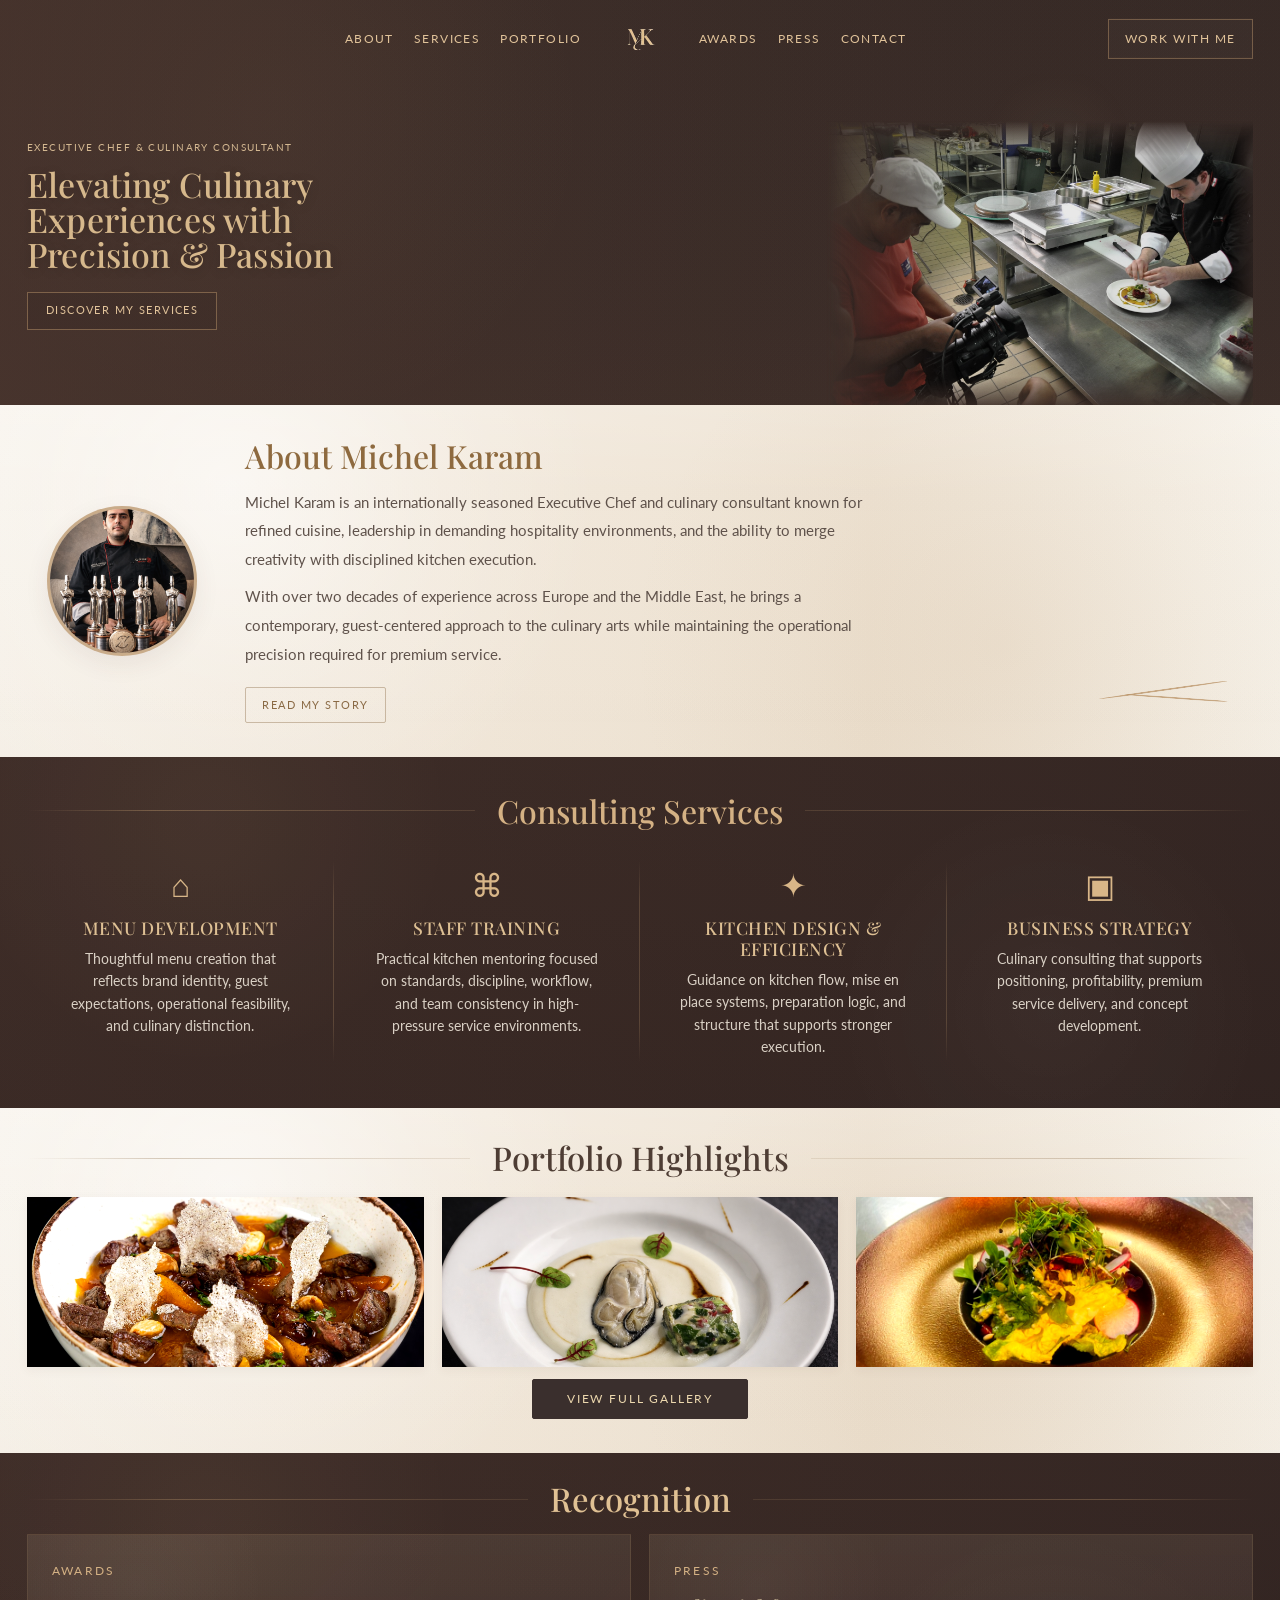
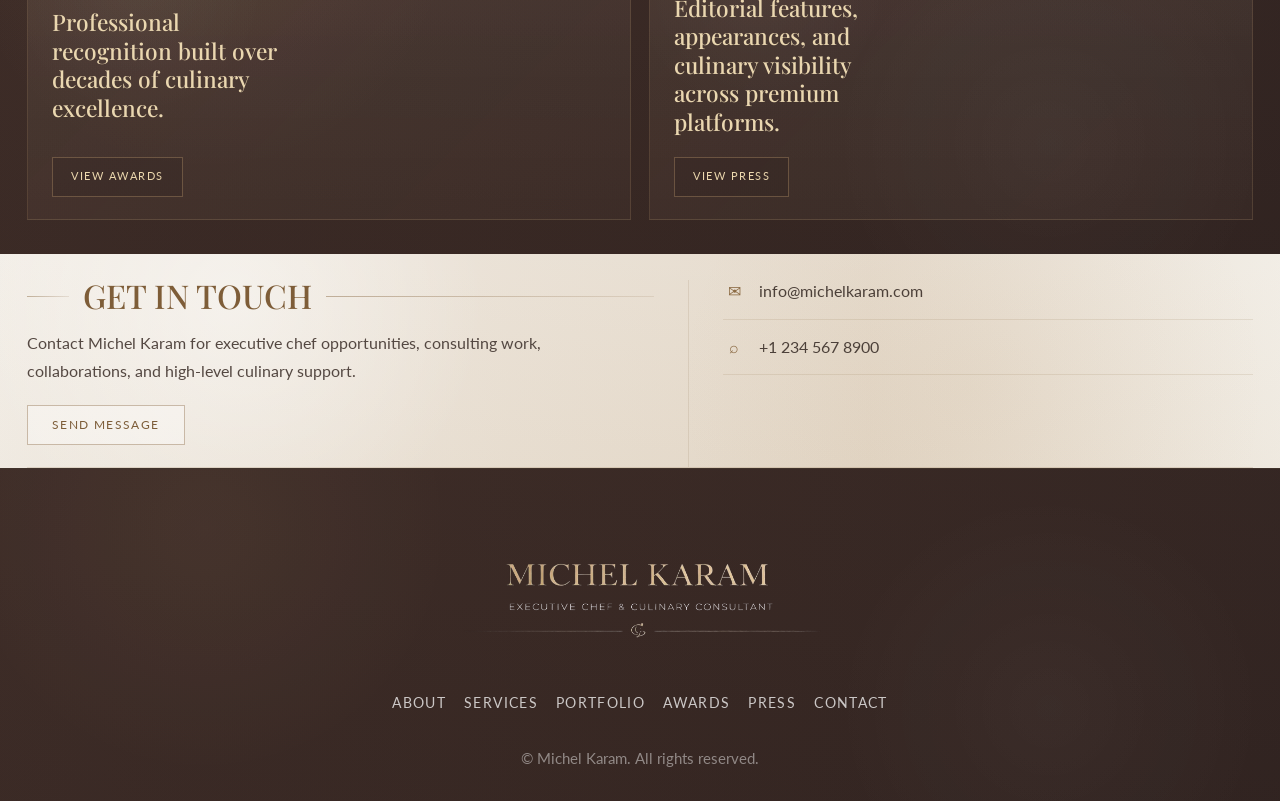
==== index.html @ ac2ce1f9 "Update homepage and styling" ====
<!DOCTYPE html>
<html lang="en">
<head>
  <meta charset="UTF-8" />
  <meta name="viewport" content="width=device-width, initial-scale=1.0" />

  <title>Michel Karam | Executive Chef & Culinary Consultant</title>
  <meta
    name="description"
    content="Michel Karam is an executive chef and culinary consultant with over 25 years of experience in luxury hospitality, menu development, kitchen leadership, banquet execution, and premium guest experience."
  />

  <!-- Fonts -->
  <link rel="preconnect" href="https://fonts.googleapis.com" />
  <link rel="preconnect" href="https://fonts.gstatic.com" crossorigin />
  <link
    href="https://fonts.googleapis.com/css2?family=Cormorant+Garamond:wght@400;500;600;700&family=Lato:wght@300;400;400;700&family=Playfair+Display:wght@500;600;700;800&display=swap"
    rel="stylesheet"
  />

  <link rel="stylesheet" href="style.css" />
</head>
<body>

  <!-- HERO / TOP SECTION -->
 <section class="hero-shell">
  <div class="hero-shell-overlay"></div>

  <header class="hero-header">
    <div class="container hero-header-inner">
      <div class="hero-nav-center">
        <nav class="hero-nav hero-nav-left">
          <a href="about.html">About</a>
          <a href="services.html">Services</a>
          <a href="portfolio.html">Portfolio</a>
        </nav>

        <a href="index.html" class="hero-brand" aria-label="Michel Karam Home">
          <img src="assets/Logo/mk-monogram.png" alt="Michel Karam monogram" />
        </a>

        <nav class="hero-nav hero-nav-right">
          <a href="awards.html">Awards</a>
          <a href="press.html">Press</a>
          <a href="contact.html">Contact</a>
        </nav>
      </div>

      <a href="contact.html" class="hero-top-cta">Work With Me</a>

      <button class="nav-toggle hero-mobile-toggle" id="navToggle" aria-label="Open menu" aria-expanded="false">
        <span></span>
        <span></span>
        <span></span>
      </button>
    </div>

    <div class="container">
      <nav class="mobile-hero-nav" id="siteNav">
        <a href="about.html">About</a>
        <a href="services.html">Services</a>
        <a href="portfolio.html">Portfolio</a>
        <a href="awards.html">Awards</a>
        <a href="press.html">Press</a>
        <a href="contact.html">Contact</a>
      </nav>
    </div>
  </header>

  <div class="container hero-stage">
    <div class="hero-text-block reveal">
      <p class="hero-kicker">Executive Chef & Culinary Consultant</p>
      <h1>
        Elevating Culinary
        <br />
        Experiences with
        <br />
        Precision & Passion
      </h1>

      <a href="services.html" class="hero-outline-btn">Discover My Services</a>
    </div>

    <div class="hero-image-side reveal" aria-hidden="true">
      <div class="hero-figure"></div>
    </div>
  </div>
</section>  
    <!-- About Preview -->
<section class="section section-paper about-preview-section">
  <div class="container">
    <div class="about-preview-wrap">
      <div class="about-preview-image reveal">
        <div class="portrait-circle">
          <img
            src="assets/Chef/michel-karam-executive-chef-awards-portrait.png"
            alt="Michel Karam executive chef portrait"
          />
        </div>
      </div>

      <div class="about-preview-content reveal">
        <p class="eyebrow eyebrow-dark">About Michel Karam</p>

        <h2 class="about-title">
          About Michel Karam
        </h2>

        <p class="about-copy">
          Michel Karam is an internationally seasoned Executive Chef and culinary consultant
          known for refined cuisine, leadership in demanding hospitality environments, and
          the ability to merge creativity with disciplined kitchen execution.
        </p>

        <p class="about-copy">
          With over two decades of experience across Europe and the Middle East, he brings a
          contemporary, guest-centered approach to the culinary arts while maintaining the
          operational precision required for premium service.
        </p>

        <div class="about-preview-bottom">
          <a href="about.html" class="btn btn-light-outline">Read My Story</a>
        </div>
      </div>

      <div class="about-preview-accent reveal" aria-hidden="true">
        <div class="about-signature-line"></div>
      </div>
    </div>
  </div>
</section>
    <!-- Services -->
<section class="section section-stone services-showcase">
  <div class="container">
    <div class="services-heading reveal">
      <span class="services-line"></span>
      <h2>Consulting Services</h2>
      <span class="services-line"></span>
    </div>

    <div class="services-showcase-grid">
      <article class="service-showcase-card reveal">
        <div class="service-showcase-icon">⌂</div>
        <h3>Menu Development</h3>
        <p>
          Thoughtful menu creation that reflects brand identity, guest expectations,
          operational feasibility, and culinary distinction.
        </p>
      </article>

      <article class="service-showcase-card reveal">
        <div class="service-showcase-icon">⌘</div>
        <h3>Staff Training</h3>
        <p>
          Practical kitchen mentoring focused on standards, discipline, workflow,
          and team consistency in high-pressure service environments.
        </p>
      </article>

      <article class="service-showcase-card reveal">
        <div class="service-showcase-icon">✦</div>
        <h3>Kitchen Design &amp; Efficiency</h3>
        <p>
          Guidance on kitchen flow, mise en place systems, preparation logic,
          and structure that supports stronger execution.
        </p>
      </article>

      <article class="service-showcase-card reveal">
        <div class="service-showcase-icon">▣</div>
        <h3>Business Strategy</h3>
        <p>
          Culinary consulting that supports positioning, profitability,
          premium service delivery, and concept development.
        </p>
      </article>
    </div>
  </div>
</section>

   <!-- Portfolio Preview -->
<section class="section section-paper highlights-showcase">
  <div class="container">
    <div class="highlights-heading reveal">
      <span class="highlights-line"></span>
      <h2>Portfolio Highlights</h2>
      <span class="highlights-line"></span>
    </div>

    <div class="highlights-grid">
      <a href="portfolio.html" class="highlight-card reveal">
        <img
          src="assets/Meat/beef_signature_edited.png"
          alt="Michel Karam signature meat dish"
        />
      </a>

      <a href="portfolio.html" class="highlight-card reveal">
        <img
          src="assets/Seafood/michel-karam-oyster-veloute-plating.png"
          alt="Michel Karam seafood oyster velouté plating"
        />
      </a>

      <a href="portfolio.html" class="highlight-card reveal">
        <img
          src="assets/Signature_Dishes/michel-karam-modern-salad-gold-plate.png"
          alt="Michel Karam signature dish on gold plate"
        />
      </a>
    </div>

    <div class="highlights-cta reveal">
      <a href="portfolio.html" class="btn btn-dark">View Full Gallery</a>
    </div>
  </div>
</section>
  <!-- Recognition -->
<section class="section section-stone recognition-showcase">
  <div class="container">
   <div class="recognition-showcase-heading reveal">
  <span class="recognition-line"></span>
  <h2>Recognition</h2>
  <span class="recognition-line"></span>
</div>
    <div class="recognition-showcase-grid">
      <article class="recognition-showcase-card reveal">
        <p class="recognition-label">Awards</p>
        <h3>Professional recognition built over decades of culinary excellence.</h3>
        <a href="awards.html" class="recognition-button">View Awards</a>
      </article>

      <article class="recognition-showcase-card reveal">
        <p class="recognition-label">Press</p>
        <h3>Editorial features, appearances, and culinary visibility across premium platforms.</h3>
        <a href="press.html" class="recognition-button">View Press</a>
      </article>
    </div>
  </div>
</section>

   <!-- Contact Showcase -->
<section class="section contact-mockup-band">
  <div class="container">
    <div class="contact-mockup-panel">
      <div class="contact-mockup-top">
        <div class="contact-mockup-left reveal">
          <div class="contact-mockup-heading">
            <span class="contact-mockup-line short"></span>
            <h2>Get in Touch</h2>
            <span class="contact-mockup-line long"></span>
          </div>

          <p class="contact-mockup-text">
            Contact Michel Karam for executive chef opportunities, consulting work,
            collaborations, and high-level culinary support.
          </p>

          <a href="contact.html" class="contact-mockup-button">Send Message</a>
        </div>

        <div class="contact-mockup-right reveal">
          <div class="contact-mockup-info-row">
            <span class="contact-mockup-icon">✉</span>
            <a href="mailto:info@michelkaram.com">info@michelkaram.com</a>
          </div>

          <div class="contact-mockup-info-row">
            <span class="contact-mockup-icon">⌕</span>
            <a href="tel:+12345678900">+1 234 567 8900</a>
          </div>
        </div>
      </div>

      
    </div>
  </div>
</section>
</main>

  <footer class="site-footer">
    <div class="container footer-inner">
      <div class="footer-brand">
        <img src="assets/Logo/michel-karam-hero-logo.png" alt="Michel Karam logo" />
      </div>

      
      <div class="footer-links">
        <a href="about.html">About</a>
        <a href="services.html">Services</a>
        <a href="portfolio.html">Portfolio</a>
        <a href="awards.html">Awards</a>
        <a href="press.html">Press</a>
        <a href="contact.html">Contact</a>
      </div>

      <p class="footer-copy">© Michel Karam. All rights reserved.</p>
    </div>
  </footer>

  <script src="script.js"></script>
</body>
</html>
---- style.css ----
:root {
  --charcoal: #2d2321;
  --charcoal-2: #372a27;
  --charcoal-3: #41312d;
  --gold: #c8a172;
  --gold-deep: #b58c5d;
  --gold-soft: rgba(200, 161, 114, 0.16);
  --ivory: #f5f3ee;
  --ivory-deep: #ece7de;
  --ivory-warm: #efe6d8;
  --ivory-shadow: #e3d6c3;
  --text-light: rgba(255, 255, 255, 0.88);
  --text-muted: rgba(255, 255, 255, 0.68);
  --text-dark: #403a37;
  --text-dark-soft: #5f524b;
  --line-light: rgba(255, 255, 255, 0.12);
  --line-dark: rgba(40, 32, 28, 0.12);

  --font-heading: "Playfair Display", serif;
  --font-body: "Lato", sans-serif;
  --font-accent: "Cormorant Garamond", serif;

  --container: 1240px;
  --radius-lg: 30px;
  --radius-md: 20px;
  --radius-sm: 12px;

  --shadow-soft: 0 12px 34px rgba(0, 0, 0, 0.16);
  --shadow-deep: 0 18px 60px rgba(0, 0, 0, 0.28);

  --transition: 0.32s ease;
}

* {
  margin: 0;
  padding: 0;
  box-sizing: border-box;
}

html {
  scroll-behavior: smooth;
}

body {
  background: var(--charcoal);
  color: #fff;
  font-family: var(--font-body);
  line-height: 1.7;
  overflow-x: hidden;
}

img {
  display: block;
  max-width: 100%;
}

a {
  text-decoration: none;
  color: inherit;
}

button,
input,
textarea {
  font: inherit;
}

.container {
  width: min(100% - 54px, var(--container));
  margin: 0 auto;
}

/* ---------- HERO ---------- */

.hero-shell {
  position: relative;
  height: 405px;
  min-height: 405px;
  max-height: 405px;
  overflow: hidden;
  background:
    linear-gradient(rgba(82, 58, 49, 0.10), rgba(82, 58, 49, 0.14)),
    url("assets/Backgrounds/stone-texture.jpg") center center / cover no-repeat;
}

.hero-shell::before {
  content: "";
  position: absolute;
  inset: 0;
  background: linear-gradient(rgba(151, 112, 86, 0.05), rgba(151, 112, 86, 0.05));
  mix-blend-mode: screen;
  pointer-events: none;
  z-index: 0;
}

.hero-shell-overlay {
  position: absolute;
  inset: 0;
  z-index: 2;
  background:
    linear-gradient(
      90deg,
      rgba(77, 55, 47, 0.65) 0%,
      rgba(77, 55, 47, 0.48) 18%,
      rgba(77, 55, 47, 0.28) 38%,
      rgba(77, 55, 47, 0.14) 58%,
      rgba(77, 55, 47, 0.06) 78%,
      rgba(77, 55, 47, 0) 100%
    ),
    linear-gradient(
      to top,
      rgba(77, 55, 47, 0.16) 0%,
      rgba(77, 55, 47, 0.08) 22%,
      rgba(77, 55, 47, 0.02) 55%,
      rgba(77, 55, 47, 0) 100%
    ),
    radial-gradient(circle at 21% 30%, rgba(200, 161, 114, 0.07), transparent 30%);
  pointer-events: none;
}

.hero-header {
  position: relative;
  z-index: 5;
  padding-top: 10px;
}

.hero-header-inner {
  position: relative;
  min-height: 58px;
  display: flex;
  align-items: center;
  justify-content: center;
}

.hero-nav-center {
  display: grid;
  grid-template-columns: 1fr auto 1fr;
  align-items: center;
  gap: 24px;
  width: min(100%, 690px);
  margin: 0 auto;
}

.hero-nav {
  display: flex;
  align-items: center;
  gap: 20px;
}

.hero-nav-left {
  justify-content: flex-end;
}

.hero-nav-right {
  justify-content: flex-start;
}

.hero-nav a {
  color: #e1c39a;
  text-transform: uppercase;
  letter-spacing: 0.12em;
  font-size: 0.74rem;
  position: relative;
  transition: var(--transition);
  white-space: nowrap;
}

.hero-nav a::after {
  content: "";
  position: absolute;
  left: 0;
  bottom: -6px;
  width: 0;
  height: 1px;
  background: var(--gold);
  transition: var(--transition);
}

.hero-nav a:hover {
  color: #f0d8b0;
}

.hero-nav a:hover::after {
  width: 100%;
}

.hero-brand {
  width: 70px;
  display: flex;
  align-items: center;
  justify-content: center;
}

.hero-brand img {
  max-height: 47px;
  width: auto;
  object-fit: contain;
  filter: brightness(1.06);
}

.hero-top-cta {
  position: absolute;
  right: 0;
  top: 50%;
  transform: translateY(-50%);
  color: #e1c39a;
  border: 1px solid rgba(200, 161, 114, 0.42);
  padding: 9px 16px;
  text-transform: uppercase;
  letter-spacing: 0.13em;
  font-size: 0.74rem;
  transition: var(--transition);
  background: rgba(255, 255, 255, 0.02);
}

.hero-top-cta:hover {
  background: rgba(200, 161, 114, 0.08);
  border-color: rgba(200, 161, 114, 0.72);
}

.hero-mobile-toggle {
  display: none;
  position: absolute;
  right: 0;
  top: 50%;
  transform: translateY(-50%);
  flex-direction: column;
  gap: 5px;
  background: transparent;
  border: 0;
  cursor: pointer;
}

.hero-mobile-toggle span {
  width: 26px;
  height: 2px;
  background: var(--ivory);
  display: block;
  transition: var(--transition);
}

.mobile-hero-nav {
  display: none;
}

.hero-stage {
  position: relative;
  z-index: 4;
  height: calc(405px - 68px);
  display: grid;
  grid-template-columns: 44% 56%;
  align-items: center;
  gap: 0;
}

.hero-text-block {
  max-width: 450px;
  align-self: center;
  position: relative;
  z-index: 5;
  margin-top: -4px;
}

.hero-kicker {
  color: rgba(225, 195, 154, 0.92);
  text-transform: uppercase;
  letter-spacing: 0.14em;
  font-size: 0.64rem;
  margin-bottom: 10px;
}

.hero-text-block h1 {
  font-family: var(--font-heading);
  font-weight: 500;
  font-size: clamp(2rem, 2.65vw, 3.12rem);
  line-height: 1.03;
  letter-spacing: 0.005em;
  color: #d6b88c;
  margin-bottom: 20px;
  text-shadow: 0 2px 12px rgba(0, 0, 0, 0.18);
}

.hero-outline-btn {
  display: inline-flex;
  align-items: center;
  justify-content: center;
  min-height: 38px;
  padding: 0 18px;
  border: 1px solid rgba(200, 161, 114, 0.45);
  color: #e1c39a;
  background: rgba(24, 20, 20, 0.12);
  text-transform: uppercase;
  letter-spacing: 0.13em;
  font-size: 0.68rem;
  transition: var(--transition);
}

.hero-outline-btn:hover {
  background: rgba(200, 161, 114, 0.08);
  border-color: rgba(200, 161, 114, 0.72);
  transform: translateY(-1px);
}

.hero-image-side {
  position: relative;
  height: 100%;
  overflow: hidden;
  z-index: 1;
  background: transparent;
}

.hero-figure {
  position: absolute;
  right: -10px;
  bottom: -6px;
  width: 100%;
  height: 100%;
  background: url("assets/Chef/michel-karam-culinary-demonstration.png") no-repeat right bottom / auto 86%;
  filter: saturate(0.82) brightness(0.90) contrast(1.02);
  z-index: 1;
}

.hero-figure::before {
  content: "";
  position: absolute;
  inset: 0;
  background: url("assets/Backgrounds/stone-texture.jpg") center/cover no-repeat;
  opacity: 0.08;
  mix-blend-mode: soft-light;
  pointer-events: none;
}

.hero-figure::after {
  content: "";
  position: absolute;
  inset: 0;
  background: radial-gradient(circle at 70% 20%, rgba(255, 222, 178, 0.03), transparent 14%);
  pointer-events: none;
}

/* ---------- SHARED SECTION BACKGROUNDS ---------- */

.section-stone,
.site-footer {
  background:
    linear-gradient(
      180deg,
      rgba(74, 55, 49, 0.14) 0%,
      rgba(45, 33, 31, 0.10) 100%
    ),
    linear-gradient(
      90deg,
      rgba(65, 46, 40, 0.78) 0%,
      rgba(58, 41, 36, 0.82) 50%,
      rgba(50, 36, 33, 0.86) 100%
    ),
    url("assets/Backgrounds/stone-texture.jpg") center/cover no-repeat;
  position: relative;
  background-repeat: no-repeat;
}

.section-stone::before,
.site-footer::before {
  content: "";
  position: absolute;
  inset: 0;
  background:
    radial-gradient(circle at 16% 18%, rgba(200, 161, 114, 0.06), transparent 22%),
    radial-gradient(circle at 82% 72%, rgba(255, 255, 255, 0.03), transparent 20%);
  mix-blend-mode: screen;
  pointer-events: none;
}

.section-paper {
  position: relative;
  color: var(--charcoal);
  background:
    linear-gradient(
      90deg,
      #f7f2ea 0%,
      #f1e7d9 38%,
      #ece0cf 68%,
      #f6f1e8 100%
    );
}

.section-paper::before {
  content: "";
  position: absolute;
  inset: 0;
  pointer-events: none;
  background:
    radial-gradient(circle at 18% 24%, rgba(255,255,255,0.55) 0%, rgba(255,255,255,0.18) 18%, transparent 34%),
    radial-gradient(circle at 78% 68%, rgba(181,140,93,0.10) 0%, rgba(181,140,93,0.03) 20%, transparent 36%),
    linear-gradient(
      180deg,
      rgba(255,255,255,0.22) 0%,
      rgba(255,255,255,0.08) 24%,
      rgba(227,214,195,0.10) 100%
    );
  z-index: 0;
}

.section-paper::after {
  content: "";
  position: absolute;
  inset: 0;
  pointer-events: none;
  z-index: 0;
  opacity: 0.35;
  background-image:
    radial-gradient(rgba(120, 96, 70, 0.10) 0.55px, transparent 0.7px),
    radial-gradient(rgba(255,255,255,0.22) 0.45px, transparent 0.6px),
    linear-gradient(rgba(255,255,255,0.04), rgba(255,255,255,0.02));
  background-size:
    8px 8px,
    13px 13px,
    100% 100%;
  background-position:
    0 0,
    4px 5px,
    0 0;
  mix-blend-mode: multiply;
}

/* ---------- GENERAL SECTION STYLES ---------- */

.section {
  padding: 110px 0;
  position: relative;
}

.section > .container {
  position: relative;
  z-index: 1;
}

.section-heading {
  max-width: 900px;
  margin-bottom: 44px;
}

.section-heading.center {
  text-align: center;
  margin-inline: auto;
}

.eyebrow,
.eyebrow-dark {
  font-size: 0.9rem;
  text-transform: uppercase;
  letter-spacing: 0.22em;
  margin-bottom: 16px;
  font-weight: 700;
}

.eyebrow {
  color: var(--gold);
}

.eyebrow-dark {
  color: #8f7440;
}

.section-title {
  font-family: var(--font-heading);
  font-size: clamp(2.1rem, 3.6vw, 3.7rem);
  line-height: 1.1;
  margin-bottom: 16px;
}

.section-title-dark {
  color: #5f4a2c;
}

.section-text {
  font-size: 1.05rem;
  color: var(--text-light);
  margin-bottom: 18px;
}

.section-text-dark {
  color: var(--text-dark);
}

/* ---------- ABOUT PREVIEW ---------- */

.about-preview-section {
  padding-top: 34px;
  padding-bottom: 34px;
}

.about-preview-wrap {
  display: grid;
  grid-template-columns: 190px minmax(0, 1fr) 180px;
  align-items: center;
  gap: 28px;
  min-height: 210px;
}

.about-preview-image {
  display: flex;
  justify-content: center;
  align-items: center;
}

.portrait-circle {
  width: 150px;
  height: 150px;
  border-radius: 50%;
  overflow: hidden;
  border: 3px solid rgba(181, 140, 93, 0.45);
  box-shadow: 0 8px 24px rgba(77, 55, 47, 0.08);
  background: #d8c6af;
}

.portrait-circle img {
  width: 100%;
  height: 100%;
  object-fit: cover;
}

.about-preview-content {
  max-width: 100%;
}

.about-preview-content .eyebrow {
  display: none;
}

.about-title {
  font-family: var(--font-heading);
  font-weight: 500;
  font-size: 2rem;
  line-height: 1.08;
  color: #8e6a3f;
  margin-bottom: 14px;
}

.about-copy {
  max-width: 640px;
  color: var(--text-dark-soft);
  font-size: 0.95rem;
  line-height: 1.9;
  margin-bottom: 8px;
}

.about-preview-bottom {
  margin-top: 18px;
}

.about-preview-accent {
  display: flex;
  align-items: flex-end;
  justify-content: center;
  min-height: 100%;
}

.about-signature-line {
  position: relative;
  width: 130px;
  height: 52px;
}

.about-signature-line::before,
.about-signature-line::after {
  content: "";
  position: absolute;
  left: 0;
  right: 0;
  border-bottom: 2px solid rgba(181, 140, 93, 0.7);
  border-radius: 50%;
}

.about-signature-line::before {
  top: 18px;
  transform: rotate(-8deg);
}

.about-signature-line::after {
  top: 26px;
  width: 80%;
  left: 20%;
  transform: rotate(4deg);
}

/* ---------- BUTTONS ---------- */

.btn {
  display: inline-flex;
  align-items: center;
  justify-content: center;
  min-height: 54px;
  padding: 0 24px;
  border-radius: 2px;
  font-size: 0.94rem;
  text-transform: uppercase;
  letter-spacing: 0.14em;
  transition: var(--transition);
  border: 1px solid transparent;
}

.btn-gold {
  background: transparent;
  border-color: rgba(200, 161, 114, 0.6);
  color: #ecd8ae;
}

.btn-gold:hover {
  background: rgba(200, 161, 114, 0.1);
  transform: translateY(-2px);
}

.btn-dark {
  background: #2e2727;
  color: var(--ivory);
  border-color: #2e2727;
}

.btn-dark:hover {
  background: #3a3232;
}

.btn-light-outline {
  min-height: 36px;
  padding: 0 16px;
  background: transparent;
  color: #8a6a45;
  border-color: rgba(138, 106, 69, 0.4);
  font-size: 0.68rem;
  letter-spacing: 0.14em;
}

.btn-light-outline:hover {
  background: rgba(123, 96, 48, 0.06);
}

/* ---------- SERVICES SHOWCASE ---------- */

.services-showcase {
  padding-top: 38px;
  padding-bottom: 38px;
}

.services-heading {
  display: grid;
  grid-template-columns: 1fr auto 1fr;
  align-items: center;
  gap: 22px;
  margin-bottom: 26px;
}

.services-heading h2 {
  font-family: var(--font-heading);
  font-weight: 500;
  font-size: 2rem;
  line-height: 1;
  color: #d4b184;
  text-align: center;
}

.services-line {
  height: 1px;
  background: linear-gradient(
    90deg,
    rgba(200, 161, 114, 0) 0%,
    rgba(200, 161, 114, 0.38) 28%,
    rgba(200, 161, 114, 0.18) 100%
  );
}

.services-heading .services-line:last-child {
  background: linear-gradient(
    90deg,
    rgba(200, 161, 114, 0.18) 0%,
    rgba(200, 161, 114, 0.38) 72%,
    rgba(200, 161, 114, 0) 100%
  );
}

.services-showcase-grid {
  display: grid;
  grid-template-columns: repeat(4, 1fr);
  gap: 0;
  align-items: stretch;
}

.service-showcase-card {
  padding: 18px 24px 12px;
  text-align: center;
  position: relative;
}

.service-showcase-card:not(:last-child)::after {
  content: "";
  position: absolute;
  top: 8px;
  right: 0;
  width: 1px;
  height: calc(100% - 16px);
  background: linear-gradient(
    180deg,
    rgba(200, 161, 114, 0) 0%,
    rgba(200, 161, 114, 0.24) 20%,
    rgba(200, 161, 114, 0.24) 80%,
    rgba(200, 161, 114, 0) 100%
  );
}

.service-showcase-icon {
  font-size: 2rem;
  line-height: 1;
  color: #d8b688;
  margin-bottom: 14px;
  font-family: var(--font-accent);
}

.service-showcase-card h3 {
  font-family: var(--font-heading);
  font-weight: 500;
  font-size: 1.1rem;
  line-height: 1.2;
  color: #dec094;
  text-transform: uppercase;
  letter-spacing: 0.03em;
  margin-bottom: 10px;
}

.service-showcase-card p {
  max-width: 235px;
  margin: 0 auto;
  color: rgba(245, 236, 224, 0.86);
  font-size: 0.9rem;
  line-height: 1.55;
}

/* ---------- HIGHLIGHTS SHOWCASE ---------- */

.highlights-showcase {
  padding-top: 34px;
  padding-bottom: 34px;
}

.highlights-heading {
  display: grid;
  grid-template-columns: 1fr auto 1fr;
  align-items: center;
  gap: 22px;
  margin-bottom: 22px;
}

.highlights-heading h2 {
  font-family: var(--font-heading);
  font-weight: 500;
  font-size: 2.05rem;
  line-height: 1;
  color: #4e3d34;
  text-align: center;
}

.highlights-line {
  height: 1px;
  background: linear-gradient(
    90deg,
    rgba(138, 106, 69, 0) 0%,
    rgba(138, 106, 69, 0.32) 30%,
    rgba(138, 106, 69, 0.14) 100%
  );
}

.highlights-heading .highlights-line:last-child {
  background: linear-gradient(
    90deg,
    rgba(138, 106, 69, 0.14) 0%,
    rgba(138, 106, 69, 0.32) 70%,
    rgba(138, 106, 69, 0) 100%
  );
}

.highlights-grid {
  display: grid;
  grid-template-columns: repeat(3, 1fr);
  gap: 18px;
  align-items: stretch;
}

.highlight-card {
  display: block;
  overflow: hidden;
  background: rgba(255, 255, 255, 0.35);
  box-shadow: 0 3px 10px rgba(77, 55, 47, 0.06);
  transition: transform 0.28s ease;
}

.highlight-card:hover {
  transform: translateY(-2px);
}

.highlight-card img {
  width: 100%;
  height: 170px;
  object-fit: cover;
  display: block;
}

.highlights-cta {
  margin-top: 12px;
  display: flex;
  justify-content: center;
}

.highlights-cta .btn-dark {
  min-height: 40px;
  padding: 0 34px;
  background: #3a2f2d;
  border-color: #3a2f2d;
  color: #ecd8ae;
  letter-spacing: 0.16em;
  font-size: 0.72rem;
}

.highlights-cta .btn-dark:hover {
  background: #4a3a35;
  border-color: #4a3a35;
}

/* ---------- RECOGNITION SHOWCASE ---------- */

.recognition-showcase {
  padding-top: 30px;
  padding-bottom: 34px;
}

.recognition-showcase-heading {
  display: grid;
  grid-template-columns: 1fr auto 1fr;
  align-items: center;
  gap: 22px;
  margin: 0 auto 18px;
  text-align: center;
}

.recognition-showcase-heading h2 {
  font-family: var(--font-heading);
  font-weight: 500;
  font-size: 2.05rem;
  line-height: 1;
  color: #e0c194;
  text-align: center;
}

.recognition-line {
  height: 1px;
  background: linear-gradient(
    90deg,
    rgba(200, 161, 114, 0) 0%,
    rgba(200, 161, 114, 0.32) 30%,
    rgba(200, 161, 114, 0.14) 100%
  );
}

.recognition-showcase-heading .recognition-line:last-child {
  background: linear-gradient(
    90deg,
    rgba(200, 161, 114, 0.14) 0%,
    rgba(200, 161, 114, 0.32) 70%,
    rgba(200, 161, 114, 0) 100%
  );
}

.recognition-showcase-grid {
  display: grid;
  grid-template-columns: repeat(2, 1fr);
  gap: 18px;
  align-items: stretch;
}

.recognition-showcase-card {
  position: relative;
  min-height: 190px;
  padding: 26px 24px 22px;
  background:
    linear-gradient(
      180deg,
      rgba(255, 255, 255, 0.045) 0%,
      rgba(255, 255, 255, 0.015) 100%
    ),
    linear-gradient(
      135deg,
      rgba(200, 161, 114, 0.05) 0%,
      rgba(200, 161, 114, 0.015) 100%
    );
  border: 1px solid rgba(200, 161, 114, 0.16);
  display: flex;
  flex-direction: column;
  justify-content: space-between;
  overflow: hidden;
}

.recognition-showcase-card::before {
  content: "";
  position: absolute;
  inset: 0;
  background:
    radial-gradient(circle at 18% 18%, rgba(255,255,255,0.035), transparent 24%),
    linear-gradient(
      180deg,
      rgba(200,161,114,0.03) 0%,
      rgba(200,161,114,0) 42%
    );
  pointer-events: none;
}

.recognition-label {
  position: relative;
  z-index: 1;
  color: #d4b184;
  text-transform: uppercase;
  letter-spacing: 0.18em;
  font-size: 0.76rem;
  margin-bottom: 12px;
}

.recognition-showcase-card h3 {
  position: relative;
  z-index: 1;
  font-family: var(--font-heading);
  font-weight: 500;
  font-size: 1.42rem;
  line-height: 1.26;
  color: #ead7b0;
  max-width: 17ch;
  margin-bottom: 20px;
}

.recognition-button {
  position: relative;
  z-index: 1;
  display: inline-flex;
  align-items: center;
  justify-content: center;
  min-height: 40px;
  padding: 0 18px;
  width: fit-content;
  border: 1px solid rgba(200, 161, 114, 0.34);
  color: #ecd8ae;
  background: rgba(24, 20, 20, 0.14);
  text-transform: uppercase;
  letter-spacing: 0.14em;
  font-size: 0.68rem;
  transition: var(--transition);
}

.recognition-button:hover {
  background: rgba(200, 161, 114, 0.08);
  border-color: rgba(200, 161, 114, 0.62);
  transform: translateY(-1px);
}

/* ---------- CONTACT MOCKUP BAND ---------- */

.contact-mockup-band {
  padding-top: 0;
  padding-bottom: 0;
  background:
    linear-gradient(
      90deg,
      rgba(247, 242, 234, 0.97) 0%,
      rgba(241, 231, 217, 0.95) 40%,
      rgba(236, 224, 207, 0.95) 68%,
      rgba(246, 241, 232, 0.97) 100%
    );
  position: relative;
}

.contact-mockup-band::before {
  content: "";
  position: absolute;
  inset: 0;
  background:
    radial-gradient(circle at 18% 22%, rgba(255,255,255,0.42), transparent 24%),
    radial-gradient(circle at 76% 62%, rgba(181,140,93,0.08), transparent 30%),
    linear-gradient(
      180deg,
      rgba(255,255,255,0.14) 0%,
      rgba(227,214,195,0.08) 100%
    );
  pointer-events: none;
}

.contact-mockup-band::after {
  content: "";
  position: absolute;
  inset: 0;
  pointer-events: none;
  opacity: 0.22;
  background-image:
    radial-gradient(rgba(120, 96, 70, 0.10) 0.55px, transparent 0.7px),
    radial-gradient(rgba(255,255,255,0.18) 0.45px, transparent 0.6px);
  background-size: 8px 8px, 13px 13px;
  background-position: 0 0, 4px 5px;
  mix-blend-mode: multiply;
}

.contact-mockup-band .container {
  position: relative;
  z-index: 1;
}

.contact-mockup-panel {
  padding: 26px 0 0;
}

.contact-mockup-top {
  display: grid;
  grid-template-columns: 1.08fr 0.92fr;
  gap: 0;
  align-items: stretch;
  border-bottom: 1px solid rgba(138, 106, 69, 0.18);
}

.contact-mockup-left {
  padding: 0 34px 22px 0;
  border-right: 1px solid rgba(138, 106, 69, 0.14);
}

.contact-mockup-heading {
  display: grid;
  grid-template-columns: 42px auto 1fr;
  align-items: center;
  gap: 14px;
  margin-bottom: 16px;
}

.contact-mockup-heading h2 {
  font-family: var(--font-heading);
  font-weight: 500;
  font-size: 2.05rem;
  line-height: 1;
  color: #7e5d38;
  text-transform: uppercase;
}

.contact-mockup-line {
  height: 1px;
  background: linear-gradient(
    90deg,
    rgba(138, 106, 69, 0.48) 0%,
    rgba(138, 106, 69, 0.14) 100%
  );
}

.contact-mockup-line.short {
  width: 42px;
}

.contact-mockup-line.long {
  width: 100%;
}

.contact-mockup-text {
  max-width: 560px;
  color: #544842;
  font-size: 1rem;
  line-height: 1.75;
  margin-bottom: 20px;
}

.contact-mockup-button {
  display: inline-flex;
  align-items: center;
  justify-content: center;
  min-height: 40px;
  padding: 0 24px;
  border: 1px solid rgba(138, 106, 69, 0.42);
  background: rgba(255, 255, 255, 0.32);
  color: #7d5d39;
  text-transform: uppercase;
  letter-spacing: 0.12em;
  font-size: 0.72rem;
  transition: var(--transition);
}

.contact-mockup-button:hover {
  background: rgba(138, 106, 69, 0.06);
  border-color: rgba(138, 106, 69, 0.68);
  transform: translateY(-1px);
}

.contact-mockup-right {
  padding: 0 0 22px 34px;
  display: flex;
  flex-direction: column;
  justify-content: flex-start;
}

.contact-mockup-info-row {
  display: flex;
  align-items: center;
  gap: 14px;
  padding: 0 0 16px;
  margin-bottom: 16px;
  border-bottom: 1px solid rgba(138, 106, 69, 0.14);
}

.contact-mockup-icon {
  width: 22px;
  text-align: center;
  color: #8b6a43;
  font-size: 1rem;
  line-height: 1;
  flex: 0 0 22px;
}

.contact-mockup-info-row a {
  color: #4c4039;
  font-size: 1.02rem;
  line-height: 1.4;
}

.contact-mockup-socials {
  display: flex;
  align-items: center;
  gap: 0;
  padding-top: 4px;
}

.contact-mockup-socials a {
  min-width: 68px;
  height: 44px;
  display: inline-flex;
  align-items: center;
  justify-content: center;
  color: #7e5d38;
  font-family: var(--font-heading);
  font-size: 1.6rem;
  border-right: 1px solid rgba(138, 106, 69, 0.14);
  transition: var(--transition);
  text-transform: lowercase;
}

.contact-mockup-socials a:first-child {
  border-left: 1px solid rgba(138, 106, 69, 0.14);
}

.contact-mockup-socials a:hover {
  background: rgba(138, 106, 69, 0.05);
}

.contact-mockup-brand {
  text-align: center;
  padding: 16px 0 18px;
  border-top: 1px solid rgba(138, 106, 69, 0.12);
}

.contact-mockup-brand-title {
  font-family: var(--font-heading);
  font-weight: 500;
  font-size: 2.55rem;
  line-height: 1;
  color: #7a5935;
  margin-bottom: 8px;
}

.contact-mockup-brand-subtitle {
  text-transform: uppercase;
  letter-spacing: 0.16em;
  font-size: 0.82rem;
  color: #8f744f;
}

/* ---------- CONTACT LEGACY ---------- */

.section-contact-band {
  padding-top: 100px;
  padding-bottom: 100px;
}

.contact-band-grid {
  display: grid;
  grid-template-columns: 1.1fr 0.9fr;
  gap: 44px;
  align-items: start;
}

.contact-band-grid-light {
  align-items: center;
}

.contact-band-copy .section-title {
  max-width: 12ch;
}

.contact-band-info-light {
  padding-left: 10px;
}

.contact-info-card {
  padding: 20px 0;
  border-bottom: 1px solid rgba(200, 161, 114, 0.18);
}

.contact-info-card p {
  color: var(--gold);
  text-transform: uppercase;
  letter-spacing: 0.12em;
  font-size: 0.82rem;
  margin-bottom: 8px;
}

.contact-info-card a {
  color: var(--ivory);
  font-size: 1.08rem;
}

.contact-info-card-light {
  border-bottom: 1px solid rgba(95, 74, 44, 0.14);
}

.contact-info-card-light p {
  color: #8f7440;
}

.contact-info-card-light a {
  color: #403a37;
}

.contact-socials {
  display: flex;
  gap: 18px;
  flex-wrap: wrap;
  margin-top: 28px;
}

.contact-socials a {
  color: #e6d4b0;
  border-bottom: 1px solid rgba(230, 212, 176, 0.32);
  padding-bottom: 2px;
}

.contact-socials-light a {
  color: #6f5930;
  border-bottom: 1px solid rgba(111, 89, 48, 0.22);
}

/* ---------- FOOTER ---------- */

.site-footer {
  border-top: 1px solid rgba(200, 161, 114, 0.12);
  padding: 44px 0 30px;
  text-align: center;
}

.footer-inner {
  display: grid;
  gap: 22px;
  justify-items: center;
}

.footer-brand img {
  max-height: 150px;
  width: auto;
  object-fit: contain;
}

.footer-title {
  font-family: var(--font-heading);
  font-size: 3rem;
  color: #e8d9b5;
}

.footer-subtitle {
  text-transform: uppercase;
  letter-spacing: 0.18em;
  color: rgba(255, 255, 255, 0.72);
  font-size: 0.9rem;
}

.footer-links {
  display: flex;
  flex-wrap: wrap;
  justify-content: center;
  gap: 18px;
  margin-top: 8px;
}

.footer-links a {
  color: rgba(255, 255, 255, 0.74);
  text-transform: uppercase;
  letter-spacing: 0.1em;
  font-size: 0.85rem;
}

.footer-copy {
  color: rgba(255, 255, 255, 0.45);
  font-size: 0.92rem;
  margin-top: 8px;
}

/* ---------- REVEAL ---------- */

.reveal {
  opacity: 1;
  transform: translateY(0);
  transition: opacity 0.7s ease, transform 0.7s ease;
}

.reveal.hidden {
  opacity: 0;
  transform: translateY(32px);
}

/* ---------- RESPONSIVE ---------- */

@media (max-width: 1260px) {
  .hero-nav-center {
    width: min(100%, 650px);
    gap: 22px;
  }

  .hero-nav a {
    font-size: 0.72rem;
  }

  .hero-nav {
    gap: 16px;
  }

  .hero-top-cta {
    padding: 9px 14px;
    font-size: 0.7rem;
  }
}

@media (max-width: 1180px) {
  .hero-top-cta {
    display: none;
  }

  .hero-shell {
    height: auto;
    min-height: auto;
    max-height: none;
  }

  .hero-stage,
  .contact-band-grid {
    grid-template-columns: 1fr;
    height: auto;
  }

  .about-preview-wrap {
    grid-template-columns: 170px 1fr;
    gap: 24px;
  }

  .about-preview-accent {
    display: none;
  }

  .services-showcase-grid,
  .recognition-showcase-grid {
    grid-template-columns: repeat(2, 1fr);
  }

  .highlights-grid {
    grid-template-columns: repeat(3, 1fr);
    gap: 14px;
  }

  .highlight-card img {
    height: 150px;
  }

  .service-showcase-card:nth-child(2)::after {
    display: none;
  }

  .hero-text-block {
    padding: 28px 0 10px;
    max-width: 100%;
  }

  .hero-image-side {
    min-height: 280px;
    height: 280px;
  }

  .hero-figure {
    right: 0;
  }
}

@media (max-width: 860px) {
  .hero-nav-center {
    grid-template-columns: auto;
    justify-content: center;
    width: auto;
  }

  .hero-nav {
    display: none;
  }

  .hero-brand {
    justify-self: center;
  }

  .hero-mobile-toggle {
    display: flex;
  }

  .mobile-hero-nav {
    position: relative;
    display: flex;
    flex-direction: column;
    gap: 14px;
    margin-top: 14px;
    padding: 20px;
    background:
      linear-gradient(rgba(24, 22, 22, 0.96), rgba(24, 22, 22, 0.96)),
      url("assets/Backgrounds/stone-texture.jpg") center/cover no-repeat;
    border: 1px solid rgba(200, 161, 114, 0.18);
    opacity: 0;
    pointer-events: none;
    transform: translateY(10px);
    transition: var(--transition);
  }

  .mobile-hero-nav.open {
    opacity: 1;
    pointer-events: auto;
    transform: translateY(0);
  }

  .mobile-hero-nav a {
    color: #e6d7b9;
    text-transform: uppercase;
    letter-spacing: 0.12em;
    font-size: 0.92rem;
  }

  .portfolio-grid.three-up,
  .services-showcase-grid,
  .recognition-showcase-grid,
  .highlights-grid,
  .about-preview-wrap {
    grid-template-columns: 1fr;
  }

  .about-preview-section,
  .highlights-showcase,
  .recognition-showcase {
    padding-top: 42px;
    padding-bottom: 42px;
  }

  .about-preview-image {
    justify-content: center;
  }

  .about-preview-content {
    text-align: center;
  }

  .about-copy {
    max-width: 100%;
  }

  .about-preview-bottom {
    display: flex;
    justify-content: center;
  }

  .service-showcase-card:not(:last-child)::after {
    display: none;
  }

  .highlight-card img {
    height: 220px;
  }

  .highlights-heading,
  .services-heading,
  .recognition-showcase-heading {
    grid-template-columns: 1fr;
    gap: 10px;
    margin-bottom: 20px;
  }

  .highlights-line,
  .services-line,
  .recognition-line {
    display: none;
  }

  .highlights-heading h2,
  .services-heading h2,
  .recognition-showcase-heading h2 {
    font-size: 1.75rem;
  }

  .recognition-showcase-card h3 {
    max-width: 100%;
    font-size: 1.8rem;
  }

  .contact-mockup-top {
    grid-template-columns: 1fr;
  }

  .contact-mockup-left {
    padding: 0 0 20px;
    border-right: 0;
    border-bottom: 1px solid rgba(138, 106, 69, 0.14);
  }

  .contact-mockup-right {
    padding: 20px 0 18px;
  }

  .contact-mockup-heading {
    grid-template-columns: 1fr;
    gap: 10px;
  }

  .contact-mockup-line {
    display: none;
  }

  .contact-mockup-heading h2 {
    font-size: 1.8rem;
  }

  .contact-mockup-brand-title {
    font-size: 2.1rem;
  }

  .hero-shell {
    height: auto;
    min-height: auto;
  }

  .hero-stage {
    gap: 18px;
    padding-bottom: 20px;
  }

  .hero-text-block h1 {
    font-size: 2.3rem;
  }

  .hero-image-side {
    height: 240px;
    min-height: 240px;
  }

  .section {
    padding: 84px 0;
  }
}

@media (max-width: 560px) {
  .container {
    width: min(100% - 28px, var(--container));
  }

  .hero-header {
    padding-top: 10px;
  }

  .hero-header-inner {
    min-height: 72px;
  }

  .hero-brand {
    width: 64px;
  }

  .hero-brand img {
    max-height: 42px;
  }

  .hero-kicker {
    font-size: 0.66rem;
    letter-spacing: 0.14em;
  }

  .hero-text-block h1 {
    font-size: 1.95rem;
    margin-bottom: 20px;
  }

  .hero-outline-btn {
    width: 100%;
  }

  .portrait-circle {
    width: 136px;
    height: 136px;
  }

  .about-title {
    font-size: 1.55rem;
  }

  .about-copy {
    font-size: 0.92rem;
    line-height: 1.8;
  }

  .services-heading,
  .highlights-heading,
  .recognition-showcase-heading {
    grid-template-columns: 1fr;
    gap: 10px;
    margin-bottom: 20px;
  }

  .services-line,
  .highlights-line,
  .recognition-line {
    display: none;
  }

  .services-heading h2,
  .highlights-heading h2,
  .recognition-showcase-heading h2 {
    font-size: 1.65rem;
  }

  .highlight-card img {
    height: 180px;
  }

  .recognition-showcase-card {
    padding: 28px 24px 24px;
  }

  .recognition-showcase-card h3 {
    font-size: 1.55rem;
  }

  .contact-mockup-band {
    padding-top: 0;
    padding-bottom: 0;
  }

  .contact-mockup-panel {
    padding-top: 20px;
  }

  .contact-mockup-heading h2 {
    font-size: 1.55rem;
  }

  .contact-mockup-text {
    font-size: 0.94rem;
  }

  .contact-mockup-info-row a {
    font-size: 0.96rem;
  }

  .contact-mockup-socials a {
    min-width: 58px;
    font-size: 1.35rem;
  }

  .contact-mockup-brand-title {
    font-size: 1.8rem;
  }

  .contact-mockup-brand-subtitle {
    font-size: 0.72rem;
    letter-spacing: 0.13em;
  }

  .hero-image-side {
    height: 210px;
    min-height: 210px;
  }

  .portfolio-card img {
    height: 300px;
  }

  .portfolio-card {
    min-height: 300px;
  }

  .footer-brand img {
    max-height: 110px;
  }

  .footer-title {
    font-size: 2.2rem;
  }
}
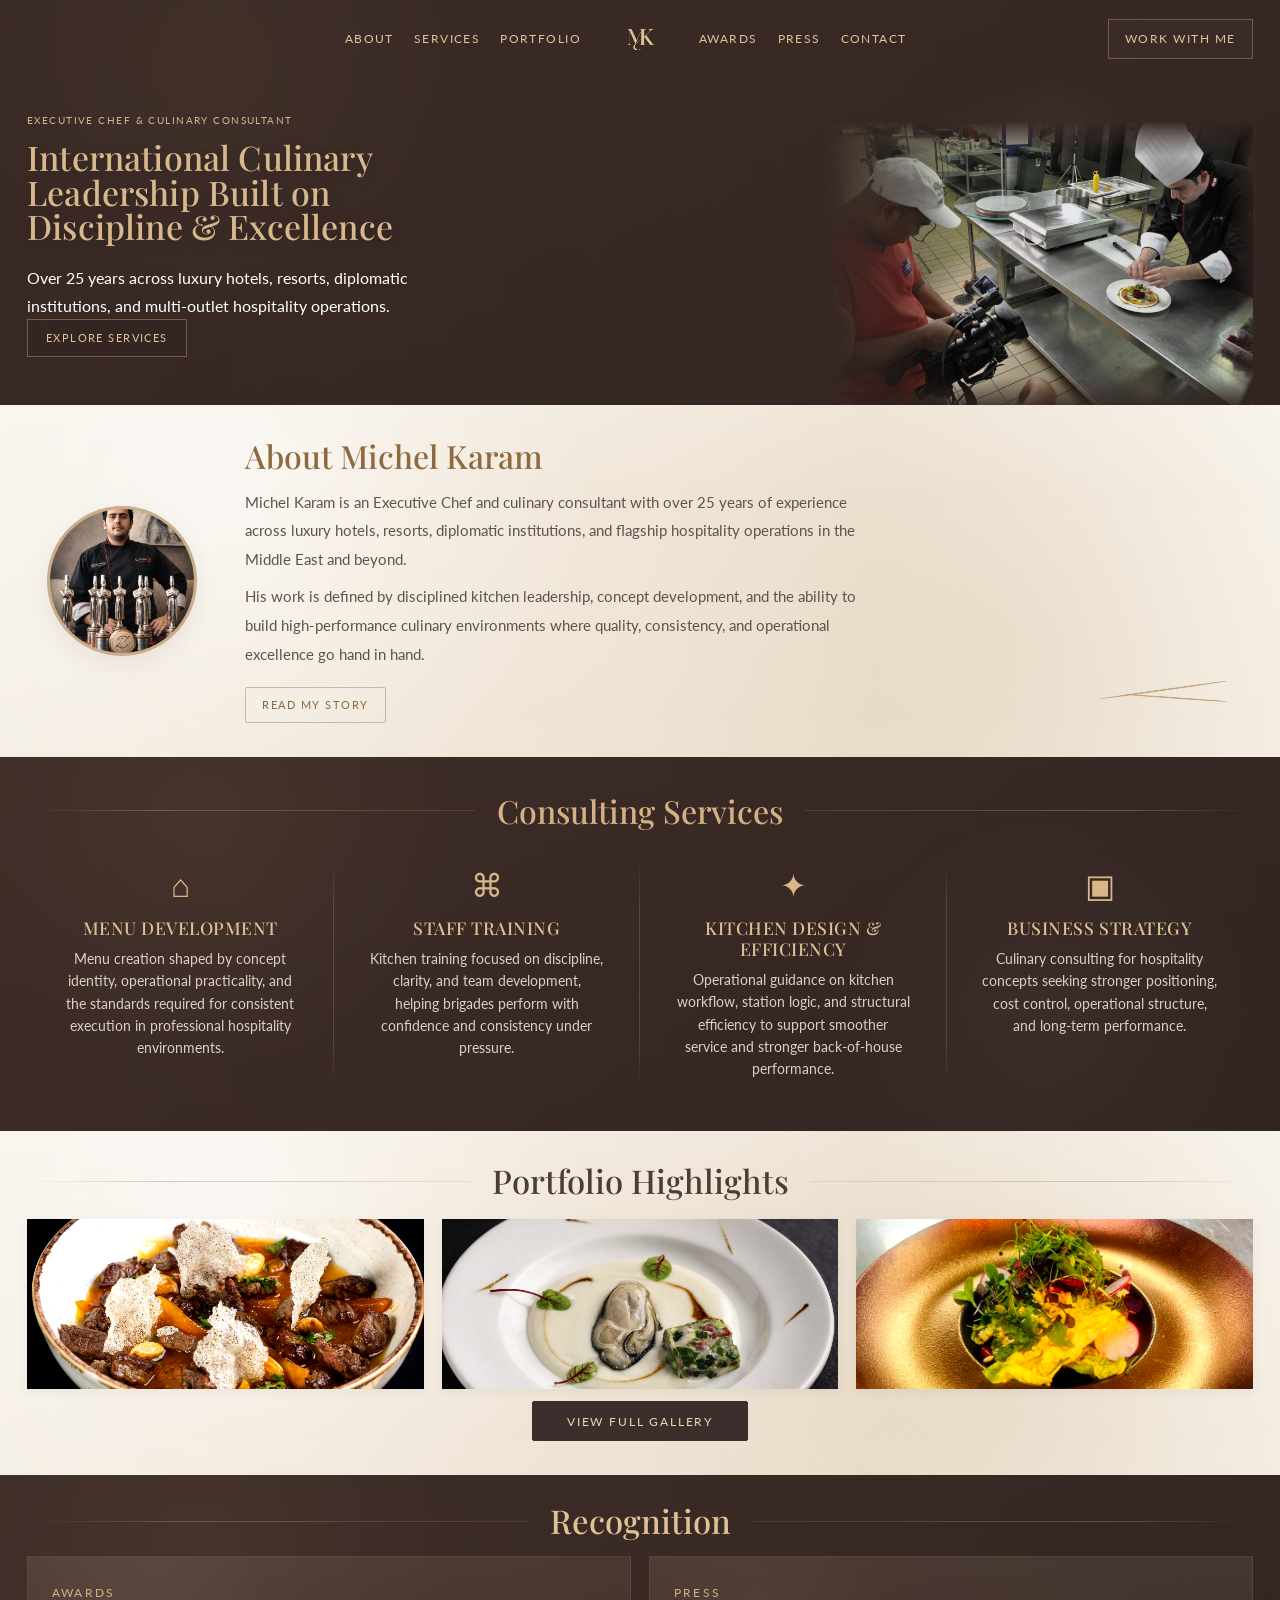
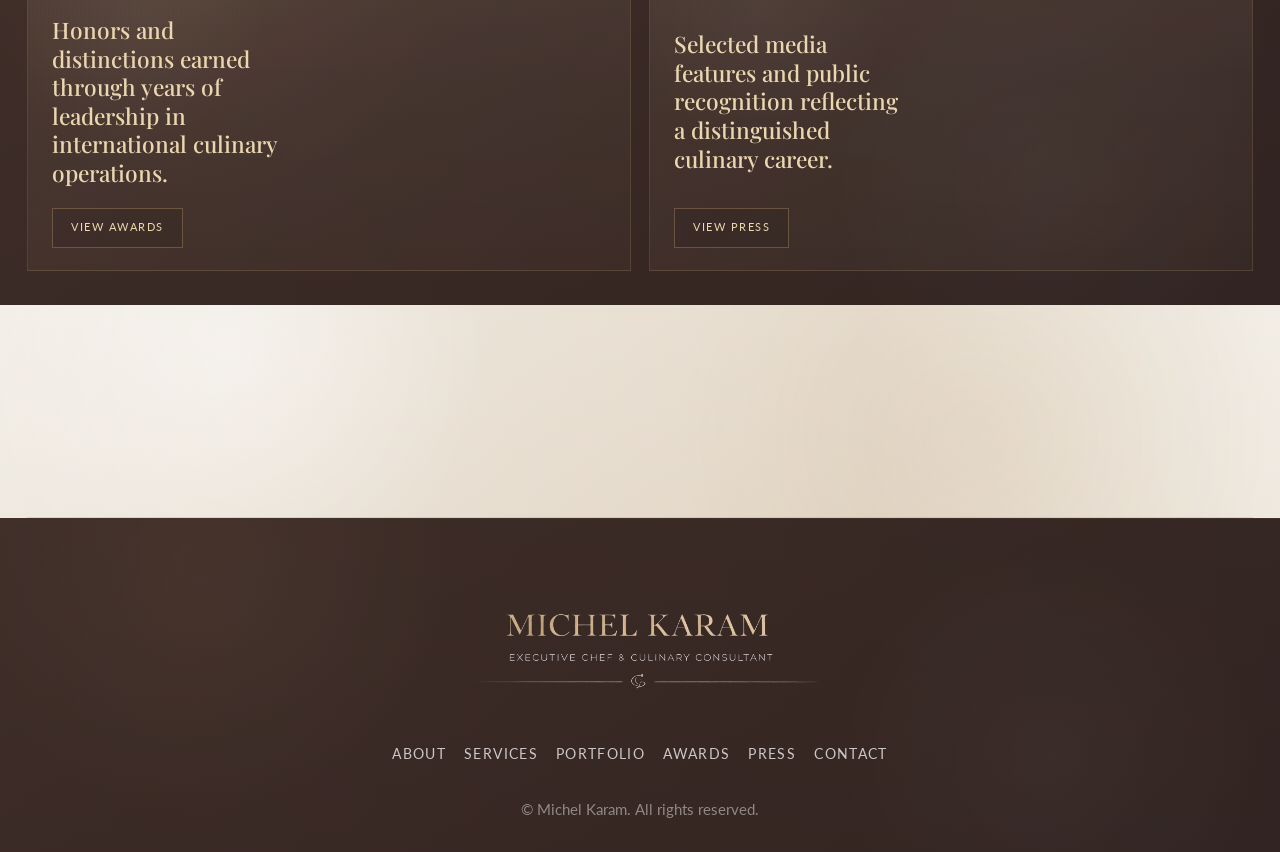
==== commit 0ebb2a64: "Update index.html" ====
--- a/index.html
+++ b/index.html
@@ -7,7 +7,7 @@
   <title>Michel Karam | Executive Chef & Culinary Consultant</title>
   <meta
     name="description"
-    content="Michel Karam is an executive chef and culinary consultant with over 25 years of experience in luxury hospitality, menu development, kitchen leadership, banquet execution, and premium guest experience."
+    content="Michel Karam is an Executive Chef and culinary consultant with over 25 years of experience across luxury hotels, resorts, diplomatic institutions, and high-level hospitality operations."
   />
 
   <!-- Fonts -->
@@ -23,260 +23,265 @@
 <body>
 
   <!-- HERO / TOP SECTION -->
- <section class="hero-shell">
-  <div class="hero-shell-overlay"></div>
-
-  <header class="hero-header">
-    <div class="container hero-header-inner">
-      <div class="hero-nav-center">
-        <nav class="hero-nav hero-nav-left">
+  <section class="hero-shell">
+    <div class="hero-shell-overlay"></div>
+
+    <header class="hero-header">
+      <div class="container hero-header-inner">
+        <div class="hero-nav-center">
+          <nav class="hero-nav hero-nav-left">
+            <a href="about.html">About</a>
+            <a href="services.html">Services</a>
+            <a href="portfolio.html">Portfolio</a>
+          </nav>
+
+          <a href="index.html" class="hero-brand" aria-label="Michel Karam Home">
+            <img src="assets/Logo/mk-monogram.png" alt="Michel Karam monogram" />
+          </a>
+
+          <nav class="hero-nav hero-nav-right">
+            <a href="awards.html">Awards</a>
+            <a href="press.html">Press</a>
+            <a href="contact.html">Contact</a>
+          </nav>
+        </div>
+
+        <a href="contact.html" class="hero-top-cta">Work With Me</a>
+
+        <button class="nav-toggle hero-mobile-toggle" id="navToggle" aria-label="Open menu" aria-expanded="false">
+          <span></span>
+          <span></span>
+          <span></span>
+        </button>
+      </div>
+
+      <div class="container">
+        <nav class="mobile-hero-nav" id="siteNav">
           <a href="about.html">About</a>
           <a href="services.html">Services</a>
           <a href="portfolio.html">Portfolio</a>
-        </nav>
-
-        <a href="index.html" class="hero-brand" aria-label="Michel Karam Home">
-          <img src="assets/Logo/mk-monogram.png" alt="Michel Karam monogram" />
-        </a>
-
-        <nav class="hero-nav hero-nav-right">
           <a href="awards.html">Awards</a>
           <a href="press.html">Press</a>
           <a href="contact.html">Contact</a>
         </nav>
       </div>
-
-      <a href="contact.html" class="hero-top-cta">Work With Me</a>
-
-      <button class="nav-toggle hero-mobile-toggle" id="navToggle" aria-label="Open menu" aria-expanded="false">
-        <span></span>
-        <span></span>
-        <span></span>
-      </button>
-    </div>
-
-    <div class="container">
-      <nav class="mobile-hero-nav" id="siteNav">
-        <a href="about.html">About</a>
-        <a href="services.html">Services</a>
-        <a href="portfolio.html">Portfolio</a>
-        <a href="awards.html">Awards</a>
-        <a href="press.html">Press</a>
-        <a href="contact.html">Contact</a>
-      </nav>
-    </div>
-  </header>
-
-  <div class="container hero-stage">
-    <div class="hero-text-block reveal">
-      <p class="hero-kicker">Executive Chef & Culinary Consultant</p>
-      <h1>
-        Elevating Culinary
-        <br />
-        Experiences with
-        <br />
-        Precision & Passion
-      </h1>
-
-      <a href="services.html" class="hero-outline-btn">Discover My Services</a>
-    </div>
-
-    <div class="hero-image-side reveal" aria-hidden="true">
-      <div class="hero-figure"></div>
-    </div>
-  </div>
-</section>  
-    <!-- About Preview -->
-<section class="section section-paper about-preview-section">
-  <div class="container">
-    <div class="about-preview-wrap">
-      <div class="about-preview-image reveal">
-        <div class="portrait-circle">
+    </header>
+
+    <div class="container hero-stage">
+      <div class="hero-text-block reveal">
+        <p class="hero-kicker">Executive Chef &amp; Culinary Consultant</p>
+        <h1>
+          International Culinary
+          <br />
+          Leadership Built on
+          <br />
+          Discipline &amp; Excellence
+        </h1>
+
+        <p class="hero-subtext">
+          Over 25 years across luxury hotels, resorts, diplomatic institutions, and multi-outlet hospitality operations.
+        </p>
+
+        <a href="services.html" class="hero-outline-btn">Explore Services</a>
+      </div>
+
+      <div class="hero-image-side reveal" aria-hidden="true">
+        <div class="hero-figure"></div>
+      </div>
+    </div>
+  </section>
+
+  <!-- About Preview -->
+  <section class="section section-paper about-preview-section">
+    <div class="container">
+      <div class="about-preview-wrap">
+        <div class="about-preview-image reveal">
+          <div class="portrait-circle">
+            <img
+              src="assets/Chef/michel-karam-executive-chef-awards-portrait.png"
+              alt="Michel Karam executive chef portrait"
+            />
+          </div>
+        </div>
+
+        <div class="about-preview-content reveal">
+          <p class="eyebrow eyebrow-dark">About Michel Karam</p>
+
+          <h2 class="about-title">
+            About Michel Karam
+          </h2>
+
+          <p class="about-copy">
+            Michel Karam is an Executive Chef and culinary consultant with over 25 years of
+            experience across luxury hotels, resorts, diplomatic institutions, and flagship
+            hospitality operations in the Middle East and beyond.
+          </p>
+
+          <p class="about-copy">
+            His work is defined by disciplined kitchen leadership, concept development, and the
+            ability to build high-performance culinary environments where quality, consistency,
+            and operational excellence go hand in hand.
+          </p>
+
+          <div class="about-preview-bottom">
+            <a href="about.html" class="btn btn-light-outline">Read My Story</a>
+          </div>
+        </div>
+
+        <div class="about-preview-accent reveal" aria-hidden="true">
+          <div class="about-signature-line"></div>
+        </div>
+      </div>
+    </div>
+  </section>
+
+  <!-- Services -->
+  <section class="section section-stone services-showcase">
+    <div class="container">
+      <div class="services-heading reveal">
+        <span class="services-line"></span>
+        <h2>Consulting Services</h2>
+        <span class="services-line"></span>
+      </div>
+
+      <div class="services-showcase-grid">
+        <article class="service-showcase-card reveal">
+          <div class="service-showcase-icon">⌂</div>
+          <h3>Menu Development</h3>
+          <p>
+            Menu creation shaped by concept identity, operational practicality, and the
+            standards required for consistent execution in professional hospitality environments.
+          </p>
+        </article>
+
+        <article class="service-showcase-card reveal">
+          <div class="service-showcase-icon">⌘</div>
+          <h3>Staff Training</h3>
+          <p>
+            Kitchen training focused on discipline, clarity, and team development, helping
+            brigades perform with confidence and consistency under pressure.
+          </p>
+        </article>
+
+        <article class="service-showcase-card reveal">
+          <div class="service-showcase-icon">✦</div>
+          <h3>Kitchen Design &amp; Efficiency</h3>
+          <p>
+            Operational guidance on kitchen workflow, station logic, and structural efficiency
+            to support smoother service and stronger back-of-house performance.
+          </p>
+        </article>
+
+        <article class="service-showcase-card reveal">
+          <div class="service-showcase-icon">▣</div>
+          <h3>Business Strategy</h3>
+          <p>
+            Culinary consulting for hospitality concepts seeking stronger positioning,
+            cost control, operational structure, and long-term performance.
+          </p>
+        </article>
+      </div>
+    </div>
+  </section>
+
+  <!-- Portfolio Preview -->
+  <section class="section section-paper highlights-showcase">
+    <div class="container">
+      <div class="highlights-heading reveal">
+        <span class="highlights-line"></span>
+        <h2>Portfolio Highlights</h2>
+        <span class="highlights-line"></span>
+      </div>
+
+      <div class="highlights-grid">
+        <a href="portfolio.html" class="highlight-card reveal">
           <img
-            src="assets/Chef/michel-karam-executive-chef-awards-portrait.png"
-            alt="Michel Karam executive chef portrait"
+            src="assets/Meat/beef_signature_edited.png"
+            alt="Michel Karam signature meat dish"
           />
-        </div>
-      </div>
-
-      <div class="about-preview-content reveal">
-        <p class="eyebrow eyebrow-dark">About Michel Karam</p>
-
-        <h2 class="about-title">
-          About Michel Karam
-        </h2>
-
-        <p class="about-copy">
-          Michel Karam is an internationally seasoned Executive Chef and culinary consultant
-          known for refined cuisine, leadership in demanding hospitality environments, and
-          the ability to merge creativity with disciplined kitchen execution.
-        </p>
-
-        <p class="about-copy">
-          With over two decades of experience across Europe and the Middle East, he brings a
-          contemporary, guest-centered approach to the culinary arts while maintaining the
-          operational precision required for premium service.
-        </p>
-
-        <div class="about-preview-bottom">
-          <a href="about.html" class="btn btn-light-outline">Read My Story</a>
-        </div>
-      </div>
-
-      <div class="about-preview-accent reveal" aria-hidden="true">
-        <div class="about-signature-line"></div>
-      </div>
-    </div>
-  </div>
-</section>
-    <!-- Services -->
-<section class="section section-stone services-showcase">
-  <div class="container">
-    <div class="services-heading reveal">
-      <span class="services-line"></span>
-      <h2>Consulting Services</h2>
-      <span class="services-line"></span>
-    </div>
-
-    <div class="services-showcase-grid">
-      <article class="service-showcase-card reveal">
-        <div class="service-showcase-icon">⌂</div>
-        <h3>Menu Development</h3>
-        <p>
-          Thoughtful menu creation that reflects brand identity, guest expectations,
-          operational feasibility, and culinary distinction.
-        </p>
-      </article>
-
-      <article class="service-showcase-card reveal">
-        <div class="service-showcase-icon">⌘</div>
-        <h3>Staff Training</h3>
-        <p>
-          Practical kitchen mentoring focused on standards, discipline, workflow,
-          and team consistency in high-pressure service environments.
-        </p>
-      </article>
-
-      <article class="service-showcase-card reveal">
-        <div class="service-showcase-icon">✦</div>
-        <h3>Kitchen Design &amp; Efficiency</h3>
-        <p>
-          Guidance on kitchen flow, mise en place systems, preparation logic,
-          and structure that supports stronger execution.
-        </p>
-      </article>
-
-      <article class="service-showcase-card reveal">
-        <div class="service-showcase-icon">▣</div>
-        <h3>Business Strategy</h3>
-        <p>
-          Culinary consulting that supports positioning, profitability,
-          premium service delivery, and concept development.
-        </p>
-      </article>
-    </div>
-  </div>
-</section>
-
-   <!-- Portfolio Preview -->
-<section class="section section-paper highlights-showcase">
-  <div class="container">
-    <div class="highlights-heading reveal">
-      <span class="highlights-line"></span>
-      <h2>Portfolio Highlights</h2>
-      <span class="highlights-line"></span>
-    </div>
-
-    <div class="highlights-grid">
-      <a href="portfolio.html" class="highlight-card reveal">
-        <img
-          src="assets/Meat/beef_signature_edited.png"
-          alt="Michel Karam signature meat dish"
-        />
-      </a>
-
-      <a href="portfolio.html" class="highlight-card reveal">
-        <img
-          src="assets/Seafood/michel-karam-oyster-veloute-plating.png"
-          alt="Michel Karam seafood oyster velouté plating"
-        />
-      </a>
-
-      <a href="portfolio.html" class="highlight-card reveal">
-        <img
-          src="assets/Signature_Dishes/michel-karam-modern-salad-gold-plate.png"
-          alt="Michel Karam signature dish on gold plate"
-        />
-      </a>
-    </div>
-
-    <div class="highlights-cta reveal">
-      <a href="portfolio.html" class="btn btn-dark">View Full Gallery</a>
-    </div>
-  </div>
-</section>
+        </a>
+
+        <a href="portfolio.html" class="highlight-card reveal">
+          <img
+            src="assets/Seafood/michel-karam-oyster-veloute-plating.png"
+            alt="Michel Karam seafood oyster velouté plating"
+          />
+        </a>
+
+        <a href="portfolio.html" class="highlight-card reveal">
+          <img
+            src="assets/Signature_Dishes/michel-karam-modern-salad-gold-plate.png"
+            alt="Michel Karam signature dish on gold plate"
+          />
+        </a>
+      </div>
+
+      <div class="highlights-cta reveal">
+        <a href="portfolio.html" class="btn btn-dark">View Full Gallery</a>
+      </div>
+    </div>
+  </section>
+
   <!-- Recognition -->
-<section class="section section-stone recognition-showcase">
-  <div class="container">
-   <div class="recognition-showcase-heading reveal">
-  <span class="recognition-line"></span>
-  <h2>Recognition</h2>
-  <span class="recognition-line"></span>
-</div>
-    <div class="recognition-showcase-grid">
-      <article class="recognition-showcase-card reveal">
-        <p class="recognition-label">Awards</p>
-        <h3>Professional recognition built over decades of culinary excellence.</h3>
-        <a href="awards.html" class="recognition-button">View Awards</a>
-      </article>
-
-      <article class="recognition-showcase-card reveal">
-        <p class="recognition-label">Press</p>
-        <h3>Editorial features, appearances, and culinary visibility across premium platforms.</h3>
-        <a href="press.html" class="recognition-button">View Press</a>
-      </article>
-    </div>
-  </div>
-</section>
-
-   <!-- Contact Showcase -->
-<section class="section contact-mockup-band">
-  <div class="container">
-    <div class="contact-mockup-panel">
-      <div class="contact-mockup-top">
-        <div class="contact-mockup-left reveal">
-          <div class="contact-mockup-heading">
-            <span class="contact-mockup-line short"></span>
-            <h2>Get in Touch</h2>
-            <span class="contact-mockup-line long"></span>
+  <section class="section section-stone recognition-showcase">
+    <div class="container">
+      <div class="recognition-showcase-heading reveal">
+        <span class="recognition-line"></span>
+        <h2>Recognition</h2>
+        <span class="recognition-line"></span>
+      </div>
+
+      <div class="recognition-showcase-grid">
+        <article class="recognition-showcase-card reveal">
+          <p class="recognition-label">Awards</p>
+          <h3>Honors and distinctions earned through years of leadership in international culinary operations.</h3>
+          <a href="awards.html" class="recognition-button">View Awards</a>
+        </article>
+
+        <article class="recognition-showcase-card reveal">
+          <p class="recognition-label">Press</p>
+          <h3>Selected media features and public recognition reflecting a distinguished culinary career.</h3>
+          <a href="press.html" class="recognition-button">View Press</a>
+        </article>
+      </div>
+    </div>
+  </section>
+
+  <!-- Contact Showcase -->
+  <section class="section contact-mockup-band">
+    <div class="container">
+      <div class="contact-mockup-panel">
+        <div class="contact-mockup-top">
+          <div class="contact-mockup-left reveal">
+            <div class="contact-mockup-heading">
+              <span class="contact-mockup-line short"></span>
+              <h2>Get in Touch</h2>
+              <span class="contact-mockup-line long"></span>
+            </div>
+
+            <p class="contact-mockup-text">
+              For executive chef roles, culinary consulting, concept development, or hospitality
+              collaborations, get in touch to discuss the opportunity.
+            </p>
+
+            <a href="contact.html" class="contact-mockup-button">Send Message</a>
           </div>
 
-          <p class="contact-mockup-text">
-            Contact Michel Karam for executive chef opportunities, consulting work,
-            collaborations, and high-level culinary support.
-          </p>
-
-          <a href="contact.html" class="contact-mockup-button">Send Message</a>
-        </div>
-
-        <div class="contact-mockup-right reveal">
-          <div class="contact-mockup-info-row">
-            <span class="contact-mockup-icon">✉</span>
-            <a href="mailto:info@michelkaram.com">info@michelkaram.com</a>
+          <div class="contact-mockup-right reveal">
+            <div class="contact-mockup-info-row">
+              <span class="contact-mockup-icon">✉</span>
+              <a href="mailto:chefmichel@me.com">chefmichel@me.com</a>
+            </div>
+
+            <div class="contact-mockup-info-row">
+              <span class="contact-mockup-icon">⌕</span>
+              <a href="tel:+9613575876">+961 3 575 876</a>
+            </div>
           </div>
-
-          <div class="contact-mockup-info-row">
-            <span class="contact-mockup-icon">⌕</span>
-            <a href="tel:+12345678900">+1 234 567 8900</a>
-          </div>
-        </div>
-      </div>
-
-      
-    </div>
-  </div>
-</section>
-</main>
+        </div>
+      </div>
+    </div>
+  </section>
 
   <footer class="site-footer">
     <div class="container footer-inner">
@@ -284,7 +289,6 @@
         <img src="assets/Logo/michel-karam-hero-logo.png" alt="Michel Karam logo" />
       </div>
 
-      
       <div class="footer-links">
         <a href="about.html">About</a>
         <a href="services.html">Services</a>
--- a/style.css
+++ b/style.css
@@ -79,15 +79,27 @@
   max-height: 405px;
   overflow: hidden;
   background:
-    linear-gradient(rgba(82, 58, 49, 0.10), rgba(82, 58, 49, 0.14)),
-    url("assets/Backgrounds/stone-texture.jpg") center center / cover no-repeat;
+    linear-gradient(
+      180deg,
+      rgba(74, 55, 49, 0.14) 0%,
+      rgba(45, 33, 31, 0.10) 100%
+    ),
+    linear-gradient(
+      90deg,
+      rgba(65, 46, 40, 0.78) 0%,
+      rgba(58, 41, 36, 0.82) 50%,
+      rgba(50, 36, 33, 0.86) 100%
+    ),
+    url("assets/Backgrounds/stone-texture.jpg") center/cover no-repeat;
 }
 
 .hero-shell::before {
   content: "";
   position: absolute;
   inset: 0;
-  background: linear-gradient(rgba(151, 112, 86, 0.05), rgba(151, 112, 86, 0.05));
+  background:
+    radial-gradient(circle at 16% 18%, rgba(200, 161, 114, 0.06), transparent 22%),
+    radial-gradient(circle at 82% 72%, rgba(255, 255, 255, 0.03), transparent 20%);
   mix-blend-mode: screen;
   pointer-events: none;
   z-index: 0;
@@ -100,24 +112,14 @@
   background:
     linear-gradient(
       90deg,
-      rgba(77, 55, 47, 0.65) 0%,
-      rgba(77, 55, 47, 0.48) 18%,
-      rgba(77, 55, 47, 0.28) 38%,
-      rgba(77, 55, 47, 0.14) 58%,
-      rgba(77, 55, 47, 0.06) 78%,
-      rgba(77, 55, 47, 0) 100%
-    ),
-    linear-gradient(
-      to top,
-      rgba(77, 55, 47, 0.16) 0%,
-      rgba(77, 55, 47, 0.08) 22%,
-      rgba(77, 55, 47, 0.02) 55%,
-      rgba(77, 55, 47, 0) 100%
-    ),
-    radial-gradient(circle at 21% 30%, rgba(200, 161, 114, 0.07), transparent 30%);
+      rgba(45, 33, 31, 0.26) 0%,
+      rgba(45, 33, 31, 0.18) 22%,
+      rgba(45, 33, 31, 0.10) 42%,
+      rgba(45, 33, 31, 0.04) 68%,
+      rgba(45, 33, 31, 0) 100%
+    );
   pointer-events: none;
 }
-
 .hero-header {
   position: relative;
   z-index: 5;
@@ -1310,6 +1312,373 @@
   transform: translateY(32px);
 }
 
+
+
+/* ---------- ABOUT PAGE ---------- */
+
+.hero-nav a[aria-current="page"],
+.mobile-hero-nav a[aria-current="page"] {
+  color: #f0d8b0;
+}
+
+.hero-nav a[aria-current="page"]::after {
+  width: 100%;
+}
+
+.about-hero {
+  position: relative;
+  overflow: hidden;
+  background:
+    linear-gradient(
+      90deg,
+      rgba(65, 46, 40, 0.78) 0%,
+      rgba(58, 41, 36, 0.82) 50%,
+      rgba(50, 36, 33, 0.86) 100%
+    ),
+    linear-gradient(
+      180deg,
+      rgba(74, 55, 49, 0.14) 0%,
+      rgba(45, 33, 31, 0.10) 100%
+    ),
+    url("assets/Backgrounds/stone-texture.jpg") center/cover no-repeat;
+  padding-top: 10px;
+  padding-bottom: 52px;
+}
+
+.about-hero::before {
+  content: "";
+  position: absolute;
+  inset: 0;
+  background:
+    radial-gradient(circle at 16% 18%, rgba(200, 161, 114, 0.06), transparent 22%),
+    radial-gradient(circle at 82% 72%, rgba(255, 255, 255, 0.03), transparent 20%),
+    linear-gradient(
+      180deg,
+      rgba(255, 255, 255, 0.04) 0%,
+      rgba(255, 255, 255, 0.01) 100%
+    );
+  mix-blend-mode: screen;
+  pointer-events: none;
+}
+
+.about-hero .hero-header {
+  position: relative;
+  z-index: 5;
+}
+
+.about-hero-grid {
+  position: relative;
+  z-index: 4;
+  display: grid;
+  grid-template-columns: minmax(0, 1fr) 380px;
+  align-items: center;
+  gap: 42px;
+  min-height: 300px;
+  padding-top: 18px;
+}
+
+.about-hero-text {
+  max-width: 620px;
+}
+
+.about-hero-text h1 {
+  font-family: var(--font-heading);
+  font-weight: 500;
+  font-size: clamp(2.35rem, 4vw, 4rem);
+  line-height: 0.98;
+  letter-spacing: 0.005em;
+  color: #d6b88c;
+  margin-bottom: 18px;
+  text-shadow: 0 2px 12px rgba(0, 0, 0, 0.18);
+}
+
+.about-hero-description {
+  max-width: 620px;
+  color: rgba(255, 255, 255, 0.86);
+  font-size: 1rem;
+  line-height: 1.9;
+  margin-bottom: 24px;
+}
+
+.about-hero-actions {
+  display: flex;
+  align-items: center;
+  gap: 18px;
+  flex-wrap: wrap;
+}
+
+.hero-text-link {
+  color: #e6cfaa;
+  text-transform: uppercase;
+  letter-spacing: 0.14em;
+  font-size: 0.74rem;
+  position: relative;
+}
+
+.hero-text-link::after {
+  content: "";
+  position: absolute;
+  left: 0;
+  bottom: -6px;
+  width: 100%;
+  height: 1px;
+  background: rgba(230, 207, 170, 0.46);
+}
+
+.about-hero-image {
+  display: flex;
+  justify-content: flex-end;
+}
+
+.about-hero-image img {
+  width: 100%;
+  max-width: 380px;
+  height: 300px;
+  object-fit: cover;
+  object-position: center;
+  border-radius: 10px;
+  border: 1px solid rgba(212, 175, 55, 0.25);
+  box-shadow: 0 15px 40px rgba(0, 0, 0, 0.35);
+}
+
+.about-story-section {
+  padding-top: 92px;
+  padding-bottom: 92px;
+}
+
+.about-story-grid {
+  display: grid;
+  grid-template-columns: 380px minmax(0, 1fr);
+  gap: 56px;
+  align-items: center;
+}
+
+.about-story-image-frame {
+  position: relative;
+  overflow: hidden;
+  border-radius: 28px;
+  box-shadow: 0 16px 34px rgba(66, 45, 34, 0.12);
+  background: linear-gradient(
+    180deg,
+    rgba(255, 255, 255, 0.26) 0%,
+    rgba(232, 220, 205, 0.42) 100%
+  );
+  border: 1px solid rgba(138, 106, 69, 0.16);
+}
+
+.about-story-image-frame::before {
+  content: "";
+  position: absolute;
+  inset: 0;
+  border: 1px solid rgba(181, 140, 93, 0.16);
+  border-radius: 28px;
+  pointer-events: none;
+}
+
+.about-story-image-frame img {
+  width: 100%;
+  height: 560px;
+  object-fit: cover;
+}
+
+.about-story-content {
+  max-width: 760px;
+}
+
+.about-story-text {
+  color: #554941;
+  font-size: 1rem;
+  line-height: 1.95;
+  margin-bottom: 16px;
+}
+
+.about-story-signature {
+  margin-top: 28px;
+  display: flex;
+  align-items: center;
+  gap: 14px;
+  flex-wrap: wrap;
+}
+
+.about-story-signature span {
+  width: 88px;
+  height: 1px;
+  background: linear-gradient(
+    90deg,
+    rgba(138, 106, 69, 0.78) 0%,
+    rgba(138, 106, 69, 0.18) 100%
+  );
+}
+
+.about-story-signature p {
+  color: #8c6c44;
+  text-transform: uppercase;
+  letter-spacing: 0.16em;
+  font-size: 0.72rem;
+  font-weight: 700;
+}
+
+.philosophy-section {
+  overflow: hidden;
+}
+
+.philosophy-grid {
+  display: grid;
+  grid-template-columns: minmax(0, 1fr) 460px;
+  gap: 48px;
+  align-items: center;
+}
+
+.philosophy-copy {
+  max-width: 740px;
+}
+
+.philosophy-aside {
+  display: grid;
+  gap: 22px;
+}
+
+.philosophy-quote-card {
+  position: relative;
+  padding: 28px 28px 24px;
+  border: 1px solid rgba(200, 161, 114, 0.16);
+  background:
+    linear-gradient(
+      180deg,
+      rgba(255, 255, 255, 0.04) 0%,
+      rgba(255, 255, 255, 0.01) 100%
+    ),
+    linear-gradient(
+      135deg,
+      rgba(200, 161, 114, 0.06) 0%,
+      rgba(200, 161, 114, 0.015) 100%
+    );
+}
+
+.philosophy-quote-mark {
+  font-family: var(--font-accent);
+  font-size: 4.4rem;
+  line-height: 0.7;
+  color: rgba(212, 177, 132, 0.42);
+  margin-bottom: 10px;
+}
+
+.philosophy-quote-text {
+  font-family: var(--font-heading);
+  font-size: 1.5rem;
+  line-height: 1.35;
+  color: #ead7b0;
+  max-width: 15ch;
+}
+
+.philosophy-image-large {
+  overflow: hidden;
+  border-radius: 24px;
+  box-shadow: var(--shadow-deep);
+}
+
+.philosophy-image-large img {
+  width: 100%;
+  height: 520px;
+  object-fit: cover;
+  filter: saturate(0.88) brightness(0.92);
+}
+
+.strengths-section {
+  padding-top: 98px;
+  padding-bottom: 98px;
+}
+
+.strengths-intro {
+  max-width: 760px;
+  margin-inline: auto;
+}
+
+.strengths-grid {
+  display: grid;
+  grid-template-columns: repeat(3, 1fr);
+  gap: 22px;
+}
+
+.strength-card {
+  position: relative;
+  min-height: 245px;
+  padding: 28px 26px 24px;
+  border: 1px solid rgba(138, 106, 69, 0.12);
+  background:
+    linear-gradient(
+      180deg,
+      rgba(255, 255, 255, 0.42) 0%,
+      rgba(255, 255, 255, 0.18) 100%
+    ),
+    linear-gradient(
+      135deg,
+      rgba(181, 140, 93, 0.05) 0%,
+      rgba(181, 140, 93, 0.01) 100%
+    );
+  box-shadow: 0 8px 22px rgba(77, 55, 47, 0.05);
+}
+
+.strength-number {
+  display: inline-block;
+  color: rgba(138, 106, 69, 0.55);
+  text-transform: uppercase;
+  letter-spacing: 0.18em;
+  font-size: 0.72rem;
+  margin-bottom: 16px;
+}
+
+.strength-card h3 {
+  font-family: var(--font-heading);
+  font-weight: 500;
+  font-size: 1.42rem;
+  line-height: 1.22;
+  color: #4f3f35;
+  margin-bottom: 12px;
+}
+
+.strength-card p {
+  color: #61554d;
+  font-size: 0.96rem;
+  line-height: 1.78;
+}
+
+.about-closing-section {
+  padding-top: 92px;
+  padding-bottom: 92px;
+}
+
+.about-closing-grid {
+  display: grid;
+  grid-template-columns: 1.02fr 0.98fr;
+  gap: 48px;
+  align-items: center;
+}
+
+.about-closing-image {
+  overflow: hidden;
+  border-radius: 26px;
+  box-shadow: 0 14px 34px rgba(66, 45, 34, 0.12);
+}
+
+.about-closing-image img {
+  width: 100%;
+  height: 520px;
+  object-fit: cover;
+}
+
+.about-closing-copy {
+  max-width: 620px;
+}
+
+.about-closing-actions {
+  display: flex;
+  align-items: center;
+  gap: 14px;
+  flex-wrap: wrap;
+  margin-top: 18px;
+}
+
 /* ---------- RESPONSIVE ---------- */
 
 @media (max-width: 1260px) {
@@ -1333,6 +1702,21 @@
 }
 
 @media (max-width: 1180px) {
+  .about-hero-grid {
+    grid-template-columns: minmax(0, 1fr) 340px;
+    gap: 34px;
+  }
+
+  .about-story-grid,
+  .philosophy-grid,
+  .about-closing-grid {
+    grid-template-columns: 1fr;
+  }
+
+  .strengths-grid {
+    grid-template-columns: repeat(2, 1fr);
+  }
+
   .hero-top-cta {
     display: none;
   }
@@ -1392,6 +1776,66 @@
 }
 
 @media (max-width: 860px) {
+  .about-hero {
+    padding-bottom: 42px;
+  }
+
+  .about-hero-grid {
+    grid-template-columns: 1fr;
+    gap: 28px;
+    min-height: auto;
+    padding-top: 10px;
+  }
+
+  .about-hero-text {
+    max-width: 100%;
+  }
+
+  .about-hero-text h1 {
+    font-size: 2.5rem;
+  }
+
+  .about-hero-description {
+    max-width: 100%;
+    font-size: 0.98rem;
+  }
+
+  .about-hero-actions {
+    flex-direction: column;
+    align-items: stretch;
+  }
+
+  .hero-text-link {
+    width: fit-content;
+  }
+
+  .about-hero-image {
+    justify-content: center;
+  }
+
+  .about-hero-image img {
+    max-width: 100%;
+    height: 280px;
+  }
+
+  .about-story-grid,
+  .philosophy-grid,
+  .about-closing-grid,
+  .strengths-grid {
+    grid-template-columns: 1fr;
+  }
+
+  .about-story-image-frame img,
+  .philosophy-image-large img,
+  .about-closing-image img {
+    height: 420px;
+  }
+
+  .philosophy-quote-text {
+    max-width: 100%;
+    font-size: 1.32rem;
+  }
+
   .hero-nav-center {
     grid-template-columns: auto;
     justify-content: center;
@@ -1561,6 +2005,66 @@
 }
 
 @media (max-width: 560px) {
+  .about-hero {
+    padding-bottom: 34px;
+  }
+
+  .about-hero-text h1 {
+    font-size: 2rem;
+  }
+
+  .about-hero-description {
+    font-size: 0.94rem;
+    line-height: 1.8;
+  }
+
+  .about-story-section,
+  .strengths-section,
+  .about-closing-section {
+    padding-top: 74px;
+    padding-bottom: 74px;
+  }
+
+  .about-story-image-frame,
+  .about-closing-image,
+  .philosophy-image-large {
+    border-radius: 20px;
+  }
+
+  .about-story-image-frame img,
+  .philosophy-image-large img,
+  .about-closing-image img {
+    height: 340px;
+  }
+
+  .about-story-text,
+  .strength-card p {
+    font-size: 0.93rem;
+  }
+
+  .strength-card,
+  .philosophy-quote-card {
+    padding: 22px 20px;
+  }
+
+  .strength-card h3 {
+    font-size: 1.28rem;
+  }
+
+  .philosophy-quote-text {
+    font-size: 1.18rem;
+  }
+
+  .about-closing-actions .btn,
+  .about-closing-actions .btn-light-outline,
+  .about-hero-actions .hero-outline-btn {
+    width: 100%;
+  }
+
+  .hero-text-link {
+    width: fit-content;
+  }
+
   .container {
     width: min(100% - 28px, var(--container));
   }
@@ -1696,4 +2200,2245 @@
   .footer-title {
     font-size: 2.2rem;
   }
+}
+/* =========================================================
+   SERVICES PAGE
+========================================================= */
+
+.hero-nav a[aria-current="page"],
+.mobile-hero-nav a[aria-current="page"] {
+  color: #f0d8b0;
+}
+
+.hero-nav a[aria-current="page"]::after {
+  width: 100%;
+}
+
+/* SERVICES HERO */
+
+.services-hero {
+  position: relative;
+  overflow: hidden;
+  background:
+    linear-gradient(
+      90deg,
+      rgba(65, 46, 40, 0.78) 0%,
+      rgba(58, 41, 36, 0.82) 50%,
+      rgba(50, 36, 33, 0.86) 100%
+    ),
+    linear-gradient(
+      180deg,
+      rgba(74, 55, 49, 0.14) 0%,
+      rgba(45, 33, 31, 0.10) 100%
+    ),
+    url("assets/Backgrounds/stone-texture.jpg") center/cover no-repeat;
+  padding-top: 8px;
+  padding-bottom: 34px;
+}
+
+.services-hero::before {
+  content: "";
+  position: absolute;
+  inset: 0;
+  background:
+    radial-gradient(circle at 16% 18%, rgba(200, 161, 114, 0.06), transparent 22%),
+    radial-gradient(circle at 82% 72%, rgba(255, 255, 255, 0.03), transparent 20%),
+    linear-gradient(
+      180deg,
+      rgba(255, 255, 255, 0.04) 0%,
+      rgba(255, 255, 255, 0.01) 100%
+    );
+  mix-blend-mode: screen;
+  pointer-events: none;
+}
+
+.services-hero .hero-header {
+  position: relative;
+  z-index: 5;
+}
+
+.services-hero-grid {
+  position: relative;
+  z-index: 4;
+  display: grid;
+  grid-template-columns: minmax(0, 1fr) 340px;
+  align-items: center;
+  gap: 36px;
+  min-height: 240px;
+  padding-top: 8px;
+}
+
+.services-hero-text {
+  max-width: 520px;
+}
+
+.services-hero-text h1 {
+  font-family: var(--font-heading);
+  font-weight: 500;
+  font-size: clamp(2.15rem, 3.5vw, 3.45rem);
+  line-height: 0.98;
+  letter-spacing: 0.005em;
+  color: #d6b88c;
+  margin-bottom: 14px;
+  text-shadow: 0 2px 12px rgba(0, 0, 0, 0.18);
+}
+
+.services-hero-description {
+  max-width: 520px;
+  color: rgba(255, 255, 255, 0.86);
+  font-size: 0.98rem;
+  line-height: 1.78;
+  margin-bottom: 16px;
+}
+
+.services-hero-actions {
+  display: flex;
+  align-items: center;
+  gap: 18px;
+  flex-wrap: wrap;
+}
+
+.hero-text-link {
+  color: #e6cfaa;
+  text-transform: uppercase;
+  letter-spacing: 0.14em;
+  font-size: 0.74rem;
+  position: relative;
+}
+
+.hero-text-link::after {
+  content: "";
+  position: absolute;
+  left: 0;
+  bottom: -6px;
+  width: 100%;
+  height: 1px;
+  background: rgba(230, 207, 170, 0.46);
+}
+
+.services-hero-image {
+  display: flex;
+  justify-content: flex-end;
+}
+
+.services-hero-image img {
+  width: 100%;
+  max-width: 340px;
+  height: 240px;
+  object-fit: cover;
+  object-position: center;
+  border-radius: 10px;
+  border: 1px solid rgba(212, 175, 55, 0.25);
+  box-shadow: 0 12px 30px rgba(0, 0, 0, 0.32);
+}
+
+/* INTRO */
+
+.services-intro-section {
+  padding-top: 92px;
+  padding-bottom: 92px;
+}
+
+.services-intro-grid {
+  display: grid;
+  grid-template-columns: minmax(0, 1fr) 320px;
+  gap: 48px;
+  align-items: center;
+}
+
+.services-intro-copy {
+  max-width: 760px;
+}
+
+.services-intro-aside {
+  display: flex;
+  justify-content: flex-end;
+}
+
+.services-intro-note {
+  width: 100%;
+  max-width: 280px;
+  padding: 24px 22px;
+  border: 1px solid rgba(138, 106, 69, 0.12);
+  background:
+    linear-gradient(
+      180deg,
+      rgba(255, 255, 255, 0.48) 0%,
+      rgba(255, 255, 255, 0.2) 100%
+    ),
+    linear-gradient(
+      135deg,
+      rgba(181, 140, 93, 0.04) 0%,
+      rgba(181, 140, 93, 0.01) 100%
+    );
+}
+
+.services-note-line {
+  display: block;
+  width: 76px;
+  height: 1px;
+  margin-bottom: 16px;
+  background:
+    linear-gradient(
+      90deg,
+      rgba(138, 106, 69, 0.8) 0%,
+      rgba(138, 106, 69, 0.16) 100%
+    );
+}
+
+.services-intro-note p {
+  color: #5b4b41;
+  line-height: 1.8;
+  font-size: 0.96rem;
+}
+
+/* SERVICES GRID */
+
+.services-grid-section {
+  overflow: hidden;
+}
+
+.services-grid-intro {
+  max-width: 760px;
+  margin-inline: auto;
+}
+
+.services-card-grid {
+  display: grid;
+  grid-template-columns: repeat(3, 1fr);
+  gap: 22px;
+}
+
+.service-card {
+  position: relative;
+  min-height: 250px;
+  padding: 28px 26px 24px;
+  border: 1px solid rgba(200, 161, 114, 0.16);
+  background:
+    linear-gradient(
+      180deg,
+      rgba(255, 255, 255, 0.04) 0%,
+      rgba(255, 255, 255, 0.015) 100%
+    ),
+    linear-gradient(
+      135deg,
+      rgba(200, 161, 114, 0.06) 0%,
+      rgba(200, 161, 114, 0.015) 100%
+    );
+}
+
+.service-card-number {
+  display: inline-block;
+  color: rgba(212, 177, 132, 0.58);
+  text-transform: uppercase;
+  letter-spacing: 0.18em;
+  font-size: 0.72rem;
+  margin-bottom: 16px;
+}
+
+.service-card h3 {
+  font-family: var(--font-heading);
+  font-weight: 500;
+  font-size: 1.46rem;
+  line-height: 1.2;
+  color: #ecd8ae;
+  margin-bottom: 12px;
+}
+
+.service-card p {
+  color: rgba(255, 255, 255, 0.8);
+  font-size: 0.97rem;
+  line-height: 1.78;
+}
+
+/* PROCESS */
+
+.services-process-section {
+  padding-top: 96px;
+  padding-bottom: 96px;
+}
+
+.services-process-grid {
+  display: grid;
+  grid-template-columns: repeat(4, 1fr);
+  gap: 22px;
+}
+
+.process-step {
+  position: relative;
+  padding: 28px 24px 22px;
+  border-top: 1px solid rgba(138, 106, 69, 0.26);
+}
+
+.process-step-number {
+  display: inline-block;
+  color: rgba(138, 106, 69, 0.55);
+  text-transform: uppercase;
+  letter-spacing: 0.18em;
+  font-size: 0.72rem;
+  margin-bottom: 14px;
+}
+
+.process-step h3 {
+  font-family: var(--font-heading);
+  font-weight: 500;
+  font-size: 1.4rem;
+  line-height: 1.2;
+  color: #4f3f35;
+  margin-bottom: 10px;
+}
+
+.process-step p {
+  color: #61554d;
+  font-size: 0.95rem;
+  line-height: 1.78;
+}
+
+/* SERVICES QUOTE BAND */
+
+.services-quote-band {
+  padding-top: 68px;
+  padding-bottom: 68px;
+  overflow: hidden;
+}
+
+.services-quote-inner {
+  max-width: 920px;
+  margin: 0 auto;
+  text-align: center;
+}
+
+.services-quote-eyebrow {
+  color: rgba(212, 177, 132, 0.75);
+  text-transform: uppercase;
+  letter-spacing: 0.18em;
+  font-size: 0.72rem;
+  margin-bottom: 18px;
+}
+
+.services-quote-lines {
+  display: flex;
+  align-items: center;
+  justify-content: center;
+  gap: 14px;
+  margin-bottom: 24px;
+}
+
+.services-quote-lines span {
+  display: block;
+  width: 72px;
+  height: 1px;
+  background: linear-gradient(
+    90deg,
+    rgba(212, 177, 132, 0.18) 0%,
+    rgba(212, 177, 132, 0.7) 50%,
+    rgba(212, 177, 132, 0.18) 100%
+  );
+}
+
+.services-quote-block {
+  margin: 0;
+}
+
+.services-quote-text {
+  font-family: var(--font-heading);
+  font-weight: 500;
+  font-size: clamp(2rem, 3.1vw, 2.9rem);
+  line-height: 1.22;
+  color: #ead7b0;
+  max-width: 18ch;
+  margin: 0 auto 18px;
+}
+
+.services-quote-credit {
+  color: rgba(255, 255, 255, 0.66);
+  font-size: 0.9rem;
+  letter-spacing: 0.04em;
+}
+
+.services-quote-credit em {
+  font-style: italic;
+  color: rgba(255, 255, 255, 0.78);
+}
+
+@media (max-width: 560px) {
+  .services-quote-band {
+    padding-top: 54px;
+    padding-bottom: 54px;
+  }
+
+  .services-quote-lines {
+    margin-bottom: 18px;
+  }
+
+  .services-quote-lines span {
+    width: 48px;
+  }
+
+  .services-quote-text {
+    font-size: 1.7rem;
+    max-width: 100%;
+  }
+
+  .services-quote-credit {
+    font-size: 0.82rem;
+  }
+}
+
+/* AUDIENCE */
+
+.services-audience-section {
+  padding-top: 92px;
+  padding-bottom: 92px;
+}
+
+.services-audience-grid {
+  display: grid;
+  grid-template-columns: 1.02fr 0.98fr;
+  gap: 48px;
+  align-items: center;
+}
+
+.services-audience-image {
+  overflow: hidden;
+  border-radius: 26px;
+  box-shadow: 0 14px 34px rgba(66, 45, 34, 0.12);
+}
+
+.services-audience-image img {
+  width: 100%;
+  height: 520px;
+  object-fit: cover;
+}
+
+.services-audience-copy {
+  max-width: 620px;
+}
+
+.services-audience-list {
+  display: grid;
+  gap: 18px;
+  margin-top: 24px;
+}
+
+.services-audience-item {
+  display: grid;
+  grid-template-columns: 14px minmax(0, 1fr);
+  gap: 14px;
+  align-items: start;
+}
+
+.services-audience-item span {
+  width: 8px;
+  height: 8px;
+  margin-top: 9px;
+  border-radius: 50%;
+  background: #b88e52;
+}
+
+.services-audience-item p {
+  color: #5a4a40;
+  font-size: 1rem;
+  line-height: 1.85;
+}
+
+/* RESPONSIVE */
+
+@media (max-width: 1180px) {
+  .services-hero-grid,
+  .services-intro-grid,
+  .services-audience-grid {
+    grid-template-columns: 1fr;
+  }
+
+  .services-hero-image,
+  .services-intro-aside {
+    justify-content: flex-start;
+  }
+
+  .services-card-grid {
+    grid-template-columns: repeat(2, 1fr);
+  }
+
+  .services-process-grid {
+    grid-template-columns: repeat(2, 1fr);
+  }
+}
+
+@media (max-width: 900px) {
+  .services-hero {
+    padding-top: 8px;
+    padding-bottom: 34px;
+  }
+
+  .services-hero-grid {
+    gap: 24px;
+    min-height: auto;
+    padding-top: 8px;
+  }
+
+  .services-hero-image {
+    justify-content: center;
+  }
+
+  .services-hero-image img {
+    max-width: 100%;
+    height: 240px;
+  }
+
+  .services-card-grid,
+  .services-process-grid,
+  .services-audience-grid {
+    grid-template-columns: 1fr;
+  }
+
+  .services-audience-image img {
+    height: 420px;
+  }
+}
+
+@media (max-width: 560px) {
+  .services-hero-text h1 {
+    font-size: 2rem;
+  }
+
+  .services-hero-description {
+    font-size: 0.94rem;
+    line-height: 1.8;
+  }
+
+  .services-hero-actions {
+    flex-direction: column;
+    align-items: stretch;
+  }
+
+  .hero-text-link {
+    width: fit-content;
+  }
+
+  .services-intro-section,
+  .services-process-section,
+  .services-audience-section {
+    padding-top: 74px;
+    padding-bottom: 74px;
+  }
+
+  .service-card,
+  .process-step {
+    padding: 22px 20px;
+  }
+
+  .service-card h3,
+  .process-step h3 {
+    font-size: 1.28rem;
+  }
+
+  .services-audience-image {
+    border-radius: 20px;
+  }
+
+  .services-audience-image img {
+    height: 340px;
+  }
+
+  .services-audience-item p,
+  .service-card p,
+  .process-step p {
+    font-size: 0.93rem;
+  }
+}
+/* =========================================================
+   PORTFOLIO PAGE
+========================================================= */
+
+.hero-nav a[aria-current="page"],
+.mobile-hero-nav a[aria-current="page"] {
+  color: #f0d8b0;
+}
+
+.hero-nav a[aria-current="page"]::after {
+  width: 100%;
+}
+
+/* PORTFOLIO HERO */
+
+.portfolio-hero {
+  position: relative;
+  overflow: hidden;
+  background:
+    linear-gradient(
+      90deg,
+      rgba(65, 46, 40, 0.78) 0%,
+      rgba(58, 41, 36, 0.82) 50%,
+      rgba(50, 36, 33, 0.86) 100%
+    ),
+    linear-gradient(
+      180deg,
+      rgba(74, 55, 49, 0.14) 0%,
+      rgba(45, 33, 31, 0.10) 100%
+    ),
+    url("assets/Backgrounds/stone-texture.jpg") center/cover no-repeat;
+  padding-top: 8px;
+  padding-bottom: 38px;
+}
+
+.portfolio-hero::before {
+  content: "";
+  position: absolute;
+  inset: 0;
+  background:
+    radial-gradient(circle at 16% 18%, rgba(200, 161, 114, 0.06), transparent 22%),
+    radial-gradient(circle at 82% 72%, rgba(255, 255, 255, 0.03), transparent 20%),
+    linear-gradient(
+      180deg,
+      rgba(255, 255, 255, 0.04) 0%,
+      rgba(255, 255, 255, 0.01) 100%
+    );
+  mix-blend-mode: screen;
+  pointer-events: none;
+}
+
+.portfolio-hero .hero-header {
+  position: relative;
+  z-index: 5;
+}
+
+.portfolio-hero-grid {
+  position: relative;
+  z-index: 4;
+  display: grid;
+  grid-template-columns: minmax(0, 1fr) 360px;
+  align-items: center;
+  gap: 40px;
+  min-height: 250px;
+  padding-top: 10px;
+}
+
+.portfolio-hero-text {
+  max-width: 540px;
+}
+
+.portfolio-hero-text h1 {
+  font-family: var(--font-heading);
+  font-weight: 500;
+  font-size: clamp(2.15rem, 3.6vw, 3.55rem);
+  line-height: 0.98;
+  letter-spacing: 0.005em;
+  color: #d6b88c;
+  margin-bottom: 14px;
+  text-shadow: 0 2px 12px rgba(0, 0, 0, 0.18);
+}
+
+.portfolio-hero-description {
+  max-width: 520px;
+  color: rgba(255, 255, 255, 0.86);
+  font-size: 0.98rem;
+  line-height: 1.8;
+  margin-bottom: 16px;
+}
+
+.portfolio-hero-actions {
+  display: flex;
+  align-items: center;
+  gap: 18px;
+  flex-wrap: wrap;
+}
+
+.portfolio-hero-image {
+  display: flex;
+  justify-content: flex-end;
+}
+
+.portfolio-hero-image img {
+  width: 100%;
+  max-width: 360px;
+  height: 250px;
+  object-fit: cover;
+  object-position: center;
+  border-radius: 10px;
+  border: 1px solid rgba(212, 175, 55, 0.25);
+  box-shadow: 0 12px 30px rgba(0, 0, 0, 0.32);
+}
+
+/* INTRO */
+
+.portfolio-intro-section {
+  padding-top: 92px;
+  padding-bottom: 92px;
+}
+
+.portfolio-intro-grid {
+  display: grid;
+  grid-template-columns: minmax(0, 1fr) 320px;
+  gap: 48px;
+  align-items: start;
+}
+
+.portfolio-intro-copy {
+  max-width: 760px;
+}
+
+.portfolio-intro-aside {
+  display: flex;
+  justify-content: flex-end;
+}
+
+.portfolio-category-nav {
+  width: 100%;
+  max-width: 280px;
+  display: grid;
+  gap: 10px;
+}
+
+.portfolio-category-nav a {
+  display: block;
+  padding: 12px 14px;
+  border: 1px solid rgba(138, 106, 69, 0.12);
+  color: #5c4d43;
+  background:
+    linear-gradient(
+      180deg,
+      rgba(255, 255, 255, 0.5) 0%,
+      rgba(255, 255, 255, 0.2) 100%
+    );
+  transition: transform 0.25s ease, border-color 0.25s ease;
+}
+
+.portfolio-category-nav a:hover {
+  transform: translateY(-2px);
+  border-color: rgba(138, 106, 69, 0.28);
+}
+
+/* CATEGORY SECTIONS */
+
+.portfolio-category-section {
+  padding-top: 92px;
+  padding-bottom: 92px;
+}
+
+.portfolio-section-heading {
+  margin-bottom: 34px;
+}
+
+.portfolio-section-heading.center {
+  text-align: center;
+}
+
+.portfolio-section-intro {
+  max-width: 720px;
+}
+
+.portfolio-section-heading.center .portfolio-section-intro {
+  margin-inline: auto;
+}
+
+/* GRIDS */
+
+.portfolio-grid {
+  display: grid;
+  gap: 22px;
+}
+
+.signature-grid {
+  grid-template-columns: 1.3fr 1fr 1fr;
+}
+
+.signature-grid .portfolio-card-large {
+  grid-row: span 2;
+}
+
+.portfolio-grid-three {
+  grid-template-columns: repeat(3, 1fr);
+}
+
+.portfolio-card {
+  position: relative;
+  overflow: hidden;
+  border-radius: 18px;
+  box-shadow: 0 10px 26px rgba(56, 40, 35, 0.08);
+  background: rgba(255, 255, 255, 0.25);
+}
+
+.dark-grid .portfolio-card {
+  border: 1px solid rgba(200, 161, 114, 0.12);
+  box-shadow: 0 10px 24px rgba(0, 0, 0, 0.2);
+}
+
+.portfolio-card img {
+  width: 100%;
+  height: 100%;
+  min-height: 320px;
+  object-fit: cover;
+  display: block;
+  transition: transform 0.5s ease;
+}
+
+.portfolio-card:hover img {
+  transform: scale(1.03);
+}
+
+/* QUOTE BAND */
+
+.portfolio-quote-band {
+  padding-top: 68px;
+  padding-bottom: 68px;
+  overflow: hidden;
+}
+
+.portfolio-quote-inner {
+  max-width: 920px;
+  margin: 0 auto;
+  text-align: center;
+}
+
+.portfolio-quote-eyebrow {
+  color: rgba(212, 177, 132, 0.75);
+  text-transform: uppercase;
+  letter-spacing: 0.18em;
+  font-size: 0.72rem;
+  margin-bottom: 18px;
+}
+
+.portfolio-quote-text {
+  font-family: var(--font-heading);
+  font-weight: 500;
+  font-size: clamp(1.9rem, 3vw, 2.8rem);
+  line-height: 1.2;
+  color: #ead7b0;
+  max-width: 20ch;
+  margin: 0 auto;
+}
+
+/* CLOSING */
+
+.portfolio-closing-section {
+  padding-top: 88px;
+  padding-bottom: 88px;
+}
+
+.portfolio-closing-inner {
+  max-width: 760px;
+  margin: 0 auto;
+  text-align: center;
+}
+
+.portfolio-closing-text {
+  max-width: 680px;
+  margin-inline: auto;
+  margin-bottom: 22px;
+}
+
+/* RESPONSIVE */
+
+@media (max-width: 1180px) {
+  .portfolio-hero-grid,
+  .portfolio-intro-grid {
+    grid-template-columns: 1fr;
+  }
+
+  .portfolio-hero-image,
+  .portfolio-intro-aside {
+    justify-content: flex-start;
+  }
+
+  .signature-grid,
+  .portfolio-grid-three {
+    grid-template-columns: repeat(2, 1fr);
+  }
+
+  .signature-grid .portfolio-card-large {
+    grid-row: span 1;
+  }
+}
+
+@media (max-width: 900px) {
+  .portfolio-hero {
+    padding-top: 8px;
+    padding-bottom: 34px;
+  }
+
+  .portfolio-hero-grid {
+    gap: 26px;
+    min-height: auto;
+    padding-top: 8px;
+  }
+
+  .portfolio-hero-image {
+    justify-content: center;
+  }
+
+  .portfolio-hero-image img {
+    max-width: 100%;
+    height: 240px;
+  }
+
+  .signature-grid,
+  .portfolio-grid-three {
+    grid-template-columns: 1fr;
+  }
+
+  .portfolio-card img {
+    min-height: 280px;
+  }
+}
+
+@media (max-width: 560px) {
+  .portfolio-hero-text h1 {
+    font-size: 2rem;
+  }
+
+  .portfolio-hero-description {
+    font-size: 0.94rem;
+    line-height: 1.8;
+  }
+
+  .portfolio-intro-section,
+  .portfolio-category-section,
+  .portfolio-closing-section {
+    padding-top: 74px;
+    padding-bottom: 74px;
+  }
+
+  .portfolio-card {
+    border-radius: 14px;
+  }
+
+  .portfolio-card img {
+    min-height: 240px;
+  }
+
+  .portfolio-quote-band {
+    padding-top: 54px;
+    padding-bottom: 54px;
+  }
+
+  .portfolio-quote-text {
+    font-size: 1.7rem;
+    max-width: 100%;
+  }
+}
+/* =========================================================
+   AWARDS PAGE
+========================================================= */
+
+.hero-nav a[aria-current="page"],
+.mobile-hero-nav a[aria-current="page"] {
+  color: #f0d8b0;
+}
+
+.hero-nav a[aria-current="page"]::after {
+  width: 100%;
+}
+
+/* AWARDS HERO */
+
+.awards-hero {
+  position: relative;
+  overflow: hidden;
+  background:
+    linear-gradient(
+      90deg,
+      rgba(65, 46, 40, 0.78) 0%,
+      rgba(58, 41, 36, 0.82) 50%,
+      rgba(50, 36, 33, 0.86) 100%
+    ),
+    linear-gradient(
+      180deg,
+      rgba(74, 55, 49, 0.14) 0%,
+      rgba(45, 33, 31, 0.10) 100%
+    ),
+    url("assets/Backgrounds/stone-texture.jpg") center/cover no-repeat;
+  padding-top: 8px;
+  padding-bottom: 34px;
+}
+
+.awards-hero::before {
+  content: "";
+  position: absolute;
+  inset: 0;
+  background:
+    radial-gradient(circle at 16% 18%, rgba(200, 161, 114, 0.06), transparent 22%),
+    radial-gradient(circle at 82% 72%, rgba(255, 255, 255, 0.03), transparent 20%),
+    linear-gradient(
+      180deg,
+      rgba(255, 255, 255, 0.04) 0%,
+      rgba(255, 255, 255, 0.01) 100%
+    );
+  mix-blend-mode: screen;
+  pointer-events: none;
+}
+
+.awards-hero .hero-header {
+  position: relative;
+  z-index: 5;
+}
+
+.awards-hero-grid {
+  position: relative;
+  z-index: 4;
+  display: grid;
+  grid-template-columns: minmax(0, 1fr) 340px;
+  align-items: center;
+  gap: 36px;
+  min-height: 240px;
+  padding-top: 8px;
+}
+
+.awards-hero-text {
+  max-width: 520px;
+}
+
+.awards-hero-text h1 {
+  font-family: var(--font-heading);
+  font-weight: 500;
+  font-size: clamp(2.15rem, 3.5vw, 3.45rem);
+  line-height: 0.98;
+  letter-spacing: 0.005em;
+  color: #d6b88c;
+  margin-bottom: 14px;
+  text-shadow: 0 2px 12px rgba(0, 0, 0, 0.18);
+}
+
+.awards-hero-description {
+  max-width: 520px;
+  color: rgba(255, 255, 255, 0.86);
+  font-size: 0.98rem;
+  line-height: 1.78;
+  margin-bottom: 16px;
+}
+
+.awards-hero-actions {
+  display: flex;
+  align-items: center;
+  gap: 18px;
+  flex-wrap: wrap;
+}
+
+.awards-hero-image {
+  display: flex;
+  justify-content: flex-end;
+}
+
+.awards-hero-image img {
+  width: 100%;
+  max-width: 340px;
+  height: 240px;
+  object-fit: cover;
+  object-position: center;
+  border-radius: 10px;
+  border: 1px solid rgba(212, 175, 55, 0.25);
+  box-shadow: 0 12px 30px rgba(0, 0, 0, 0.32);
+}
+
+/* INTRO */
+
+.awards-intro-section {
+  padding-top: 92px;
+  padding-bottom: 92px;
+}
+
+.awards-intro-grid {
+  display: grid;
+  grid-template-columns: minmax(0, 1fr) 320px;
+  gap: 48px;
+  align-items: center;
+}
+
+.awards-intro-copy {
+  max-width: 760px;
+}
+
+.awards-intro-aside {
+  display: flex;
+  justify-content: flex-end;
+}
+
+.awards-intro-note {
+  width: 100%;
+  max-width: 280px;
+  padding: 24px 22px;
+  border: 1px solid rgba(138, 106, 69, 0.12);
+  background:
+    linear-gradient(
+      180deg,
+      rgba(255, 255, 255, 0.48) 0%,
+      rgba(255, 255, 255, 0.2) 100%
+    ),
+    linear-gradient(
+      135deg,
+      rgba(181, 140, 93, 0.04) 0%,
+      rgba(181, 140, 93, 0.01) 100%
+    );
+}
+
+.awards-note-line {
+  display: block;
+  width: 76px;
+  height: 1px;
+  margin-bottom: 16px;
+  background:
+    linear-gradient(
+      90deg,
+      rgba(138, 106, 69, 0.8) 0%,
+      rgba(138, 106, 69, 0.16) 100%
+    );
+}
+
+.awards-intro-note p {
+  color: #5b4b41;
+  line-height: 1.8;
+  font-size: 0.96rem;
+}
+
+/* FEATURE */
+
+.awards-feature-section {
+  overflow: hidden;
+}
+
+.awards-feature-grid {
+  display: grid;
+  grid-template-columns: 340px minmax(0, 1fr);
+  gap: 48px;
+  align-items: center;
+}
+
+.awards-feature-image {
+  overflow: hidden;
+  border-radius: 22px;
+  box-shadow: 0 10px 26px rgba(0, 0, 0, 0.18);
+}
+
+.awards-feature-image img {
+  width: 100%;
+  height: 360px;
+  object-fit: cover;
+}
+
+/* GALLERY */
+
+.awards-gallery-section {
+  padding-top: 92px;
+  padding-bottom: 92px;
+}
+
+.awards-gallery-intro {
+  max-width: 720px;
+  margin-inline: auto;
+}
+
+.awards-gallery-grid {
+  display: grid;
+  grid-template-columns: 1.2fr 1fr 1fr;
+  gap: 22px;
+}
+
+.awards-card {
+  position: relative;
+  overflow: hidden;
+  border-radius: 18px;
+  box-shadow: 0 10px 26px rgba(56, 40, 35, 0.08);
+  background: rgba(255, 255, 255, 0.25);
+}
+
+.awards-card-large {
+  grid-row: span 2;
+}
+
+.awards-card img {
+  width: 100%;
+  height: 100%;
+  min-height: 300px;
+  object-fit: cover;
+  display: block;
+  transition: transform 0.5s ease;
+}
+
+.awards-card:hover img {
+  transform: scale(1.03);
+}
+
+/* QUOTE BAND */
+
+.awards-quote-band {
+  padding-top: 66px;
+  padding-bottom: 66px;
+  overflow: hidden;
+}
+
+.awards-quote-inner {
+  max-width: 920px;
+  margin: 0 auto;
+  text-align: center;
+}
+
+.awards-quote-eyebrow {
+  color: rgba(212, 177, 132, 0.75);
+  text-transform: uppercase;
+  letter-spacing: 0.18em;
+  font-size: 0.72rem;
+  margin-bottom: 18px;
+}
+
+.awards-quote-text {
+  font-family: var(--font-heading);
+  font-weight: 500;
+  font-size: clamp(1.9rem, 3vw, 2.8rem);
+  line-height: 1.2;
+  color: #ead7b0;
+  max-width: 20ch;
+  margin: 0 auto;
+}
+
+/* VALUES */
+
+.awards-values-section {
+  padding-top: 92px;
+  padding-bottom: 92px;
+}
+
+.awards-values-grid {
+  display: grid;
+  grid-template-columns: repeat(3, 1fr);
+  gap: 22px;
+}
+
+.awards-value-card {
+  position: relative;
+  min-height: 220px;
+  padding: 28px 26px 24px;
+  border: 1px solid rgba(138, 106, 69, 0.12);
+  background:
+    linear-gradient(
+      180deg,
+      rgba(255, 255, 255, 0.42) 0%,
+      rgba(255, 255, 255, 0.18) 100%
+    ),
+    linear-gradient(
+      135deg,
+      rgba(181, 140, 93, 0.05) 0%,
+      rgba(181, 140, 93, 0.01) 100%
+    );
+  box-shadow: 0 8px 22px rgba(77, 55, 47, 0.05);
+}
+
+.awards-value-number {
+  display: inline-block;
+  color: rgba(138, 106, 69, 0.55);
+  text-transform: uppercase;
+  letter-spacing: 0.18em;
+  font-size: 0.72rem;
+  margin-bottom: 16px;
+}
+
+.awards-value-card h3 {
+  font-family: var(--font-heading);
+  font-weight: 500;
+  font-size: 1.42rem;
+  line-height: 1.22;
+  color: #4f3f35;
+  margin-bottom: 12px;
+}
+
+.awards-value-card p {
+  color: #61554d;
+  font-size: 0.96rem;
+  line-height: 1.78;
+}
+
+/* CLOSING */
+
+.awards-closing-section {
+  padding-top: 88px;
+  padding-bottom: 88px;
+}
+
+.awards-closing-inner {
+  max-width: 760px;
+  margin: 0 auto;
+  text-align: center;
+}
+
+.awards-closing-text {
+  max-width: 680px;
+  margin-inline: auto;
+  margin-bottom: 22px;
+}
+
+.awards-closing-actions {
+  display: flex;
+  justify-content: center;
+  align-items: center;
+  gap: 14px;
+  flex-wrap: wrap;
+}
+
+/* RESPONSIVE */
+
+@media (max-width: 1180px) {
+  .awards-hero-grid,
+  .awards-intro-grid,
+  .awards-feature-grid,
+  .awards-values-grid {
+    grid-template-columns: 1fr;
+  }
+
+  .awards-hero-image,
+  .awards-intro-aside {
+    justify-content: flex-start;
+  }
+
+  .awards-gallery-grid {
+    grid-template-columns: repeat(2, 1fr);
+  }
+
+  .awards-card-large {
+    grid-row: span 1;
+  }
+}
+
+@media (max-width: 900px) {
+  .awards-hero {
+    padding-top: 8px;
+    padding-bottom: 34px;
+  }
+
+  .awards-hero-grid {
+    gap: 24px;
+    min-height: auto;
+    padding-top: 8px;
+  }
+
+  .awards-hero-image {
+    justify-content: center;
+  }
+
+  .awards-hero-image img {
+    max-width: 100%;
+    height: 240px;
+  }
+
+  .awards-gallery-grid,
+  .awards-values-grid {
+    grid-template-columns: 1fr;
+  }
+
+  .awards-feature-image img {
+    height: 300px;
+  }
+}
+
+@media (max-width: 560px) {
+  .awards-hero-text h1 {
+    font-size: 2rem;
+  }
+
+  .awards-hero-description {
+    font-size: 0.94rem;
+    line-height: 1.8;
+  }
+
+  .awards-intro-section,
+  .awards-gallery-section,
+  .awards-values-section,
+  .awards-closing-section {
+    padding-top: 74px;
+    padding-bottom: 74px;
+  }
+
+  .awards-card {
+    border-radius: 14px;
+  }
+
+  .awards-card img {
+    min-height: 240px;
+  }
+
+  .awards-quote-band {
+    padding-top: 54px;
+    padding-bottom: 54px;
+  }
+
+  .awards-quote-text {
+    font-size: 1.7rem;
+    max-width: 100%;
+  }
+
+  .awards-value-card {
+    padding: 22px 20px;
+  }
+
+  .awards-value-card h3 {
+    font-size: 1.28rem;
+  }
+
+  .awards-value-card p {
+    font-size: 0.93rem;
+  }
+
+  .awards-closing-actions .btn,
+  .awards-closing-actions .btn-light-outline {
+    width: 100%;
+  }
+}
+/* =========================================================
+   PRESS PAGE
+========================================================= */
+
+.hero-nav a[aria-current="page"],
+.mobile-hero-nav a[aria-current="page"] {
+  color: #f0d8b0;
+}
+
+.hero-nav a[aria-current="page"]::after {
+  width: 100%;
+}
+
+/* PRESS HERO */
+
+.press-hero {
+  position: relative;
+  overflow: hidden;
+  background:
+    linear-gradient(
+      90deg,
+      rgba(65, 46, 40, 0.78) 0%,
+      rgba(58, 41, 36, 0.82) 50%,
+      rgba(50, 36, 33, 0.86) 100%
+    ),
+    linear-gradient(
+      180deg,
+      rgba(74, 55, 49, 0.14) 0%,
+      rgba(45, 33, 31, 0.10) 100%
+    ),
+    url("assets/Backgrounds/stone-texture.jpg") center/cover no-repeat;
+  padding-top: 8px;
+  padding-bottom: 34px;
+}
+
+.press-hero::before {
+  content: "";
+  position: absolute;
+  inset: 0;
+  background:
+    radial-gradient(circle at 16% 18%, rgba(200, 161, 114, 0.06), transparent 22%),
+    radial-gradient(circle at 82% 72%, rgba(255, 255, 255, 0.03), transparent 20%),
+    linear-gradient(
+      180deg,
+      rgba(255, 255, 255, 0.04) 0%,
+      rgba(255, 255, 255, 0.01) 100%
+    );
+  mix-blend-mode: screen;
+  pointer-events: none;
+}
+
+.press-hero .hero-header {
+  position: relative;
+  z-index: 5;
+}
+
+.press-hero-grid {
+  position: relative;
+  z-index: 4;
+  display: grid;
+  grid-template-columns: minmax(0, 1fr) 340px;
+  align-items: center;
+  gap: 36px;
+  min-height: 240px;
+  padding-top: 8px;
+}
+
+.press-hero-text {
+  max-width: 520px;
+}
+
+.press-hero-text h1 {
+  font-family: var(--font-heading);
+  font-weight: 500;
+  font-size: clamp(2.15rem, 3.5vw, 3.45rem);
+  line-height: 0.98;
+  letter-spacing: 0.005em;
+  color: #d6b88c;
+  margin-bottom: 14px;
+  text-shadow: 0 2px 12px rgba(0, 0, 0, 0.18);
+}
+
+.press-hero-description {
+  max-width: 520px;
+  color: rgba(255, 255, 255, 0.86);
+  font-size: 0.98rem;
+  line-height: 1.78;
+  margin-bottom: 16px;
+}
+
+.press-hero-actions {
+  display: flex;
+  align-items: center;
+  gap: 18px;
+  flex-wrap: wrap;
+}
+
+.press-hero-image {
+  display: flex;
+  justify-content: flex-end;
+}
+
+.press-hero-image img {
+  width: 100%;
+  max-width: 340px;
+  height: 240px;
+  object-fit: cover;
+  object-position: center;
+  border-radius: 10px;
+  border: 1px solid rgba(212, 175, 55, 0.25);
+  box-shadow: 0 12px 30px rgba(0, 0, 0, 0.32);
+}
+
+/* INTRO */
+
+.press-intro-section {
+  padding-top: 92px;
+  padding-bottom: 92px;
+}
+
+.press-intro-grid {
+  display: grid;
+  grid-template-columns: minmax(0, 1fr) 320px;
+  gap: 48px;
+  align-items: center;
+}
+
+.press-intro-copy {
+  max-width: 760px;
+}
+
+.press-intro-aside {
+  display: flex;
+  justify-content: flex-end;
+}
+
+.press-intro-note {
+  width: 100%;
+  max-width: 280px;
+  padding: 24px 22px;
+  border: 1px solid rgba(138, 106, 69, 0.12);
+  background:
+    linear-gradient(
+      180deg,
+      rgba(255, 255, 255, 0.48) 0%,
+      rgba(255, 255, 255, 0.2) 100%
+    ),
+    linear-gradient(
+      135deg,
+      rgba(181, 140, 93, 0.04) 0%,
+      rgba(181, 140, 93, 0.01) 100%
+    );
+}
+
+.press-note-line {
+  display: block;
+  width: 76px;
+  height: 1px;
+  margin-bottom: 16px;
+  background:
+    linear-gradient(
+      90deg,
+      rgba(138, 106, 69, 0.8) 0%,
+      rgba(138, 106, 69, 0.16) 100%
+    );
+}
+
+.press-intro-note p {
+  color: #5b4b41;
+  line-height: 1.8;
+  font-size: 0.96rem;
+}
+
+/* FEATURE */
+
+.press-feature-section {
+  overflow: hidden;
+}
+
+.press-feature-grid {
+  display: grid;
+  grid-template-columns: 340px minmax(0, 1fr);
+  gap: 48px;
+  align-items: center;
+}
+
+.press-feature-image {
+  overflow: hidden;
+  border-radius: 22px;
+  box-shadow: 0 10px 26px rgba(0, 0, 0, 0.18);
+}
+
+.press-feature-image img {
+  width: 100%;
+  height: 360px;
+  object-fit: cover;
+}
+
+/* GALLERY */
+
+.press-gallery-section {
+  padding-top: 92px;
+  padding-bottom: 92px;
+}
+
+.press-gallery-intro {
+  max-width: 720px;
+  margin-inline: auto;
+}
+
+.press-gallery-grid {
+  display: grid;
+  grid-template-columns: 1.2fr 1fr 1fr;
+  gap: 22px;
+}
+
+.press-card {
+  position: relative;
+  overflow: hidden;
+  border-radius: 18px;
+  box-shadow: 0 10px 26px rgba(56, 40, 35, 0.08);
+  background: rgba(255, 255, 255, 0.25);
+}
+
+.press-card-large {
+  grid-row: span 2;
+}
+
+.press-card img {
+  width: 100%;
+  height: 100%;
+  min-height: 300px;
+  object-fit: cover;
+  display: block;
+  transition: transform 0.5s ease;
+}
+
+.press-card:hover img {
+  transform: scale(1.03);
+}
+
+/* QUOTE BAND */
+
+.press-quote-band {
+  padding-top: 66px;
+  padding-bottom: 66px;
+  overflow: hidden;
+}
+
+.press-quote-inner {
+  max-width: 920px;
+  margin: 0 auto;
+  text-align: center;
+}
+
+.press-quote-eyebrow {
+  color: rgba(212, 177, 132, 0.75);
+  text-transform: uppercase;
+  letter-spacing: 0.18em;
+  font-size: 0.72rem;
+  margin-bottom: 18px;
+}
+
+.press-quote-text {
+  font-family: var(--font-heading);
+  font-weight: 500;
+  font-size: clamp(1.9rem, 3vw, 2.8rem);
+  line-height: 1.2;
+  color: #ead7b0;
+  max-width: 20ch;
+  margin: 0 auto;
+}
+
+/* VALUES */
+
+.press-values-section {
+  padding-top: 92px;
+  padding-bottom: 92px;
+}
+
+.press-values-grid {
+  display: grid;
+  grid-template-columns: repeat(3, 1fr);
+  gap: 22px;
+}
+
+.press-value-card {
+  position: relative;
+  min-height: 220px;
+  padding: 28px 26px 24px;
+  border: 1px solid rgba(138, 106, 69, 0.12);
+  background:
+    linear-gradient(
+      180deg,
+      rgba(255, 255, 255, 0.42) 0%,
+      rgba(255, 255, 255, 0.18) 100%
+    ),
+    linear-gradient(
+      135deg,
+      rgba(181, 140, 93, 0.05) 0%,
+      rgba(181, 140, 93, 0.01) 100%
+    );
+  box-shadow: 0 8px 22px rgba(77, 55, 47, 0.05);
+}
+
+.press-value-number {
+  display: inline-block;
+  color: rgba(138, 106, 69, 0.55);
+  text-transform: uppercase;
+  letter-spacing: 0.18em;
+  font-size: 0.72rem;
+  margin-bottom: 16px;
+}
+
+.press-value-card h3 {
+  font-family: var(--font-heading);
+  font-weight: 500;
+  font-size: 1.42rem;
+  line-height: 1.22;
+  color: #4f3f35;
+  margin-bottom: 12px;
+}
+
+.press-value-card p {
+  color: #61554d;
+  font-size: 0.96rem;
+  line-height: 1.78;
+}
+
+/* CLOSING */
+
+.press-closing-section {
+  padding-top: 88px;
+  padding-bottom: 88px;
+}
+
+.press-closing-inner {
+  max-width: 760px;
+  margin: 0 auto;
+  text-align: center;
+}
+
+.press-closing-text {
+  max-width: 680px;
+  margin-inline: auto;
+  margin-bottom: 22px;
+}
+
+.press-closing-actions {
+  display: flex;
+  justify-content: center;
+  align-items: center;
+  gap: 14px;
+  flex-wrap: wrap;
+}
+
+/* RESPONSIVE */
+
+@media (max-width: 1180px) {
+  .press-hero-grid,
+  .press-intro-grid,
+  .press-feature-grid,
+  .press-values-grid {
+    grid-template-columns: 1fr;
+  }
+
+  .press-hero-image,
+  .press-intro-aside {
+    justify-content: flex-start;
+  }
+
+  .press-gallery-grid {
+    grid-template-columns: repeat(2, 1fr);
+  }
+
+  .press-card-large {
+    grid-row: span 1;
+  }
+}
+
+@media (max-width: 900px) {
+  .press-hero {
+    padding-top: 8px;
+    padding-bottom: 34px;
+  }
+
+  .press-hero-grid {
+    gap: 24px;
+    min-height: auto;
+    padding-top: 8px;
+  }
+
+  .press-hero-image {
+    justify-content: center;
+  }
+
+  .press-hero-image img {
+    max-width: 100%;
+    height: 240px;
+  }
+
+  .press-gallery-grid,
+  .press-values-grid {
+    grid-template-columns: 1fr;
+  }
+
+  .press-feature-image img {
+    height: 300px;
+  }
+}
+
+@media (max-width: 560px) {
+  .press-hero-text h1 {
+    font-size: 2rem;
+  }
+
+  .press-hero-description {
+    font-size: 0.94rem;
+    line-height: 1.8;
+  }
+
+  .press-intro-section,
+  .press-gallery-section,
+  .press-values-section,
+  .press-closing-section {
+    padding-top: 74px;
+    padding-bottom: 74px;
+  }
+
+  .press-card {
+    border-radius: 14px;
+  }
+
+  .press-card img {
+    min-height: 240px;
+  }
+
+  .press-quote-band {
+    padding-top: 54px;
+    padding-bottom: 54px;
+  }
+
+  .press-quote-text {
+    font-size: 1.7rem;
+    max-width: 100%;
+  }
+
+  .press-value-card {
+    padding: 22px 20px;
+  }
+
+  .press-value-card h3 {
+    font-size: 1.28rem;
+  }
+
+  .press-value-card p {
+    font-size: 0.93rem;
+  }
+
+  .press-closing-actions .btn,
+  .press-closing-actions .btn-light-outline {
+    width: 100%;
+  }
+}
+/* =========================================================
+   CONTACT PAGE
+========================================================= */
+
+.hero-nav a[aria-current="page"],
+.mobile-hero-nav a[aria-current="page"] {
+  color: #f0d8b0;
+}
+
+.hero-nav a[aria-current="page"]::after {
+  width: 100%;
+}
+
+/* CONTACT HERO */
+
+.contact-hero {
+  position: relative;
+  overflow: hidden;
+  background:
+    linear-gradient(
+      90deg,
+      rgba(65, 46, 40, 0.78) 0%,
+      rgba(58, 41, 36, 0.82) 50%,
+      rgba(50, 36, 33, 0.86) 100%
+    ),
+    linear-gradient(
+      180deg,
+      rgba(74, 55, 49, 0.14) 0%,
+      rgba(45, 33, 31, 0.10) 100%
+    ),
+    url("assets/Backgrounds/stone-texture.jpg") center/cover no-repeat;
+  padding-top: 8px;
+  padding-bottom: 34px;
+}
+
+.contact-hero::before {
+  content: "";
+  position: absolute;
+  inset: 0;
+  background:
+    radial-gradient(circle at 16% 18%, rgba(200, 161, 114, 0.06), transparent 22%),
+    radial-gradient(circle at 82% 72%, rgba(255, 255, 255, 0.03), transparent 20%),
+    linear-gradient(
+      180deg,
+      rgba(255, 255, 255, 0.04) 0%,
+      rgba(255, 255, 255, 0.01) 100%
+    );
+  mix-blend-mode: screen;
+  pointer-events: none;
+}
+
+.contact-hero .hero-header {
+  position: relative;
+  z-index: 5;
+}
+
+.contact-hero-grid {
+  position: relative;
+  z-index: 4;
+  display: grid;
+  grid-template-columns: minmax(0, 1fr) 340px;
+  align-items: center;
+  gap: 36px;
+  min-height: 240px;
+  padding-top: 8px;
+}
+
+.contact-hero-text {
+  max-width: 520px;
+}
+
+.contact-hero-text h1 {
+  font-family: var(--font-heading);
+  font-weight: 500;
+  font-size: clamp(2.15rem, 3.5vw, 3.45rem);
+  line-height: 0.98;
+  letter-spacing: 0.005em;
+  color: #d6b88c;
+  margin-bottom: 14px;
+  text-shadow: 0 2px 12px rgba(0, 0, 0, 0.18);
+}
+
+.contact-hero-description {
+  max-width: 520px;
+  color: rgba(255, 255, 255, 0.86);
+  font-size: 0.98rem;
+  line-height: 1.78;
+  margin-bottom: 16px;
+}
+
+.contact-hero-actions {
+  display: flex;
+  align-items: center;
+  gap: 18px;
+  flex-wrap: wrap;
+}
+
+.contact-hero-image {
+  display: flex;
+  justify-content: flex-end;
+}
+
+.contact-hero-image img {
+  width: 100%;
+  max-width: 340px;
+  height: 240px;
+  object-fit: cover;
+  object-position: center;
+  border-radius: 10px;
+  border: 1px solid rgba(212, 175, 55, 0.25);
+  box-shadow: 0 12px 30px rgba(0, 0, 0, 0.32);
+}
+
+/* INTRO */
+
+.contact-intro-section {
+  padding-top: 92px;
+  padding-bottom: 92px;
+}
+
+.contact-intro-grid {
+  display: grid;
+  grid-template-columns: minmax(0, 1fr) 320px;
+  gap: 48px;
+  align-items: center;
+}
+
+.contact-intro-copy {
+  max-width: 760px;
+}
+
+.contact-intro-aside {
+  display: flex;
+  justify-content: flex-end;
+}
+
+.contact-intro-note {
+  width: 100%;
+  max-width: 280px;
+  padding: 24px 22px;
+  border: 1px solid rgba(138, 106, 69, 0.12);
+  background:
+    linear-gradient(
+      180deg,
+      rgba(255, 255, 255, 0.48) 0%,
+      rgba(255, 255, 255, 0.2) 100%
+    ),
+    linear-gradient(
+      135deg,
+      rgba(181, 140, 93, 0.04) 0%,
+      rgba(181, 140, 93, 0.01) 100%
+    );
+}
+
+.contact-note-line {
+  display: block;
+  width: 76px;
+  height: 1px;
+  margin-bottom: 16px;
+  background:
+    linear-gradient(
+      90deg,
+      rgba(138, 106, 69, 0.8) 0%,
+      rgba(138, 106, 69, 0.16) 100%
+    );
+}
+
+.contact-intro-note p {
+  color: #5b4b41;
+  line-height: 1.8;
+  font-size: 0.96rem;
+}
+
+/* MAIN CONTACT */
+
+.contact-main-section {
+  overflow: hidden;
+}
+
+.contact-main-grid {
+  display: grid;
+  grid-template-columns: 360px minmax(0, 1fr);
+  gap: 42px;
+  align-items: start;
+}
+
+.contact-info-panel {
+  max-width: 360px;
+}
+
+.contact-info-list {
+  display: grid;
+  gap: 22px;
+  margin-top: 28px;
+}
+
+.contact-info-item {
+  padding-bottom: 18px;
+  border-bottom: 1px solid rgba(212, 177, 132, 0.16);
+}
+
+.contact-info-label {
+  display: inline-block;
+  color: rgba(212, 177, 132, 0.7);
+  text-transform: uppercase;
+  letter-spacing: 0.16em;
+  font-size: 0.72rem;
+  margin-bottom: 10px;
+}
+
+.contact-info-item a,
+.contact-info-item p {
+  color: rgba(255, 255, 255, 0.84);
+  font-size: 1rem;
+  line-height: 1.8;
+}
+
+.contact-form-panel {
+  border: 1px solid rgba(200, 161, 114, 0.16);
+  padding: 30px 28px;
+  background:
+    linear-gradient(
+      180deg,
+      rgba(255, 255, 255, 0.04) 0%,
+      rgba(255, 255, 255, 0.015) 100%
+    ),
+    linear-gradient(
+      135deg,
+      rgba(200, 161, 114, 0.06) 0%,
+      rgba(200, 161, 114, 0.015) 100%
+    );
+}
+
+.contact-form {
+  display: grid;
+  gap: 18px;
+}
+
+.contact-form-row {
+  display: grid;
+  grid-template-columns: repeat(2, 1fr);
+  gap: 18px;
+}
+
+.form-group {
+  display: grid;
+  gap: 8px;
+}
+
+.form-group label {
+  color: rgba(212, 177, 132, 0.78);
+  font-size: 0.8rem;
+  letter-spacing: 0.08em;
+  text-transform: uppercase;
+}
+
+.form-group input,
+.form-group select,
+.form-group textarea {
+  width: 100%;
+  border: 1px solid rgba(212, 177, 132, 0.18);
+  background: rgba(255, 255, 255, 0.04);
+  color: #f5efe6;
+  padding: 14px 14px;
+  font: inherit;
+  outline: none;
+  border-radius: 0;
+}
+
+.form-group input::placeholder,
+.form-group textarea::placeholder {
+  color: rgba(255, 255, 255, 0.42);
+}
+
+.form-group input:focus,
+.form-group select:focus,
+.form-group textarea:focus {
+  border-color: rgba(212, 177, 132, 0.42);
+}
+
+.form-group textarea {
+  resize: vertical;
+  min-height: 160px;
+}
+
+/* QUOTE */
+
+.contact-quote-section {
+  padding-top: 78px;
+  padding-bottom: 78px;
+}
+
+.contact-quote-inner {
+  max-width: 900px;
+  margin: 0 auto;
+  text-align: center;
+}
+
+.contact-quote-text {
+  font-family: var(--font-heading);
+  font-weight: 500;
+  font-size: clamp(1.9rem, 3vw, 2.8rem);
+  line-height: 1.2;
+  color: #4e4036;
+  max-width: 20ch;
+  margin: 0 auto;
+}
+
+/* CLOSING */
+
+.contact-closing-section {
+  padding-top: 74px;
+  padding-bottom: 88px;
+}
+
+.contact-closing-inner {
+  max-width: 760px;
+  margin: 0 auto;
+  text-align: center;
+}
+
+.contact-closing-text {
+  max-width: 680px;
+  margin-inline: auto;
+}
+
+/* RESPONSIVE */
+
+@media (max-width: 1180px) {
+  .contact-hero-grid,
+  .contact-intro-grid,
+  .contact-main-grid {
+    grid-template-columns: 1fr;
+  }
+
+  .contact-hero-image,
+  .contact-intro-aside {
+    justify-content: flex-start;
+  }
+
+  .contact-info-panel {
+    max-width: 100%;
+  }
+}
+
+@media (max-width: 900px) {
+  .contact-hero {
+    padding-top: 8px;
+    padding-bottom: 34px;
+  }
+
+  .contact-hero-grid {
+    gap: 24px;
+    min-height: auto;
+    padding-top: 8px;
+  }
+
+  .contact-hero-image {
+    justify-content: center;
+  }
+
+  .contact-hero-image img {
+    max-width: 100%;
+    height: 240px;
+  }
+
+  .contact-form-row {
+    grid-template-columns: 1fr;
+  }
+}
+
+@media (max-width: 560px) {
+  .contact-hero-text h1 {
+    font-size: 2rem;
+  }
+
+  .contact-hero-description {
+    font-size: 0.94rem;
+    line-height: 1.8;
+  }
+
+  .contact-intro-section,
+  .contact-quote-section,
+  .contact-closing-section {
+    padding-top: 74px;
+    padding-bottom: 74px;
+  }
+
+  .contact-form-panel {
+    padding: 22px 20px;
+  }
+
+  .contact-quote-text {
+    font-size: 1.7rem;
+    max-width: 100%;
+  }
 }
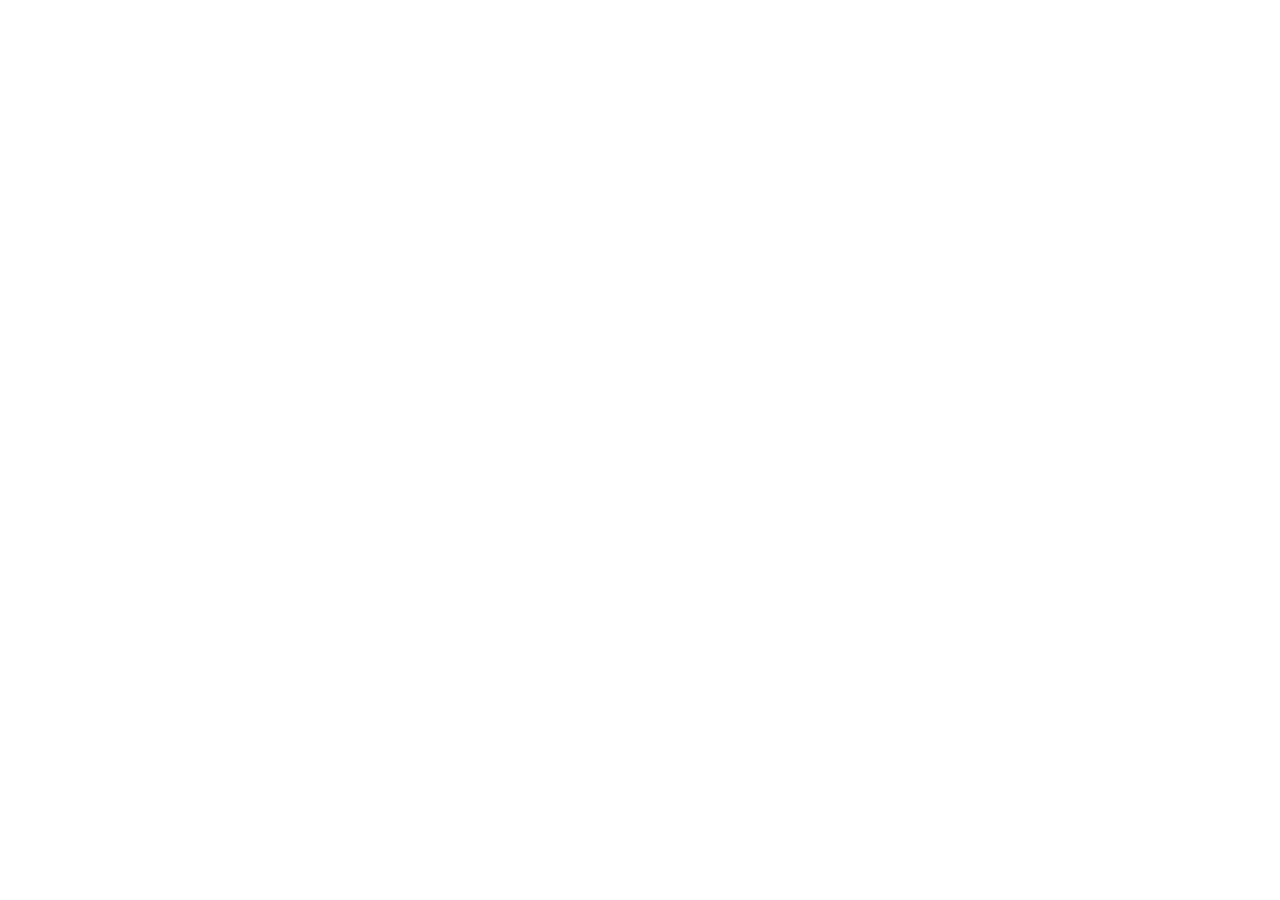
==== commit b1a5283c: "update" ====
--- a/index.html
+++ b/index.html
@@ -4,24 +4,93 @@
   <meta charset="UTF-8" />
   <meta name="viewport" content="width=device-width, initial-scale=1.0" />
 
-  <title>Michel Karam | Executive Chef & Culinary Consultant</title>
-  <meta
-    name="description"
-    content="Michel Karam is an Executive Chef and culinary consultant with over 25 years of experience across luxury hotels, resorts, diplomatic institutions, and high-level hospitality operations."
-  />
+  <!-- Redirect /index.html to / -->
+  <script>
+    if (window.location.pathname.endsWith("/index.html")) {
+      window.location.replace("https://chefmichelkaram.com/");
+    }
+  </script>
+
+  <!-- Canonical -->
+  <link rel="canonical" href="https://chefmichelkaram.com/" />
+
+  <!-- Favicon -->
+  <link rel="icon" type="image/png" href="/favicon.png" />
+  <link rel="shortcut icon" href="/favicon.png" />
+  <link rel="icon" href="/assets/favicon/favicon.png" />
+  <link rel="apple-touch-icon" href="/assets/favicon/favicon.png" />
+
+  <title>Chef Michel Karam | Executive Chef & Culinary Consultant | Fine Dining</title>
+
+  <meta name="description" content="Executive Chef Michel Karam — 25+ years of international culinary expertise in luxury hotels, resorts, and hospitality consulting. Specializing in menu development, kitchen operations, and culinary leadership." />
+  <meta name="keywords" content="Chef Michel Karam, executive chef Lebanon, culinary consultant, restaurant consultant, menu development, hospitality expert, fine dining, culinary consulting" />
+  <meta name="author" content="Chef Michel Karam" />
+  <meta name="theme-color" content="#1C1C1C" />
+  <meta name="robots" content="index, follow, max-image-preview:large, max-snippet:-1, max-video-preview:-1" />
+  <meta property="og:locale" content="en_US" />
+  <meta property="og:type" content="website" />
+  <meta property="og:title" content="Chef Michel Karam | Executive Chef & Culinary Consultant" />
+  <meta property="og:description" content="Executive Chef Michel Karam — 25+ years of international culinary expertise in luxury hotels, resorts, and hospitality consulting. Specializing in menu development, kitchen operations, and culinary leadership." />
+  <meta property="og:url" content="https://chefmichelkaram.com/" />
+  <meta property="og:site_name" content="Chef Michel Karam" />
+  <meta property="og:image" content="https://chefmichelkaram.com/assets/Chef/DSC_0033.JPG" />
+  <meta property="og:image:width" content="1200" />
+  <meta property="og:image:height" content="630" />
+  <meta property="og:image:alt" content="Chef Michel Karam" />
+  <meta name="twitter:card" content="summary_large_image" />
+  <meta name="twitter:title" content="Chef Michel Karam | Executive Chef & Culinary Consultant" />
+  <meta name="twitter:description" content="Executive Chef Michel Karam — 25+ years of international culinary expertise in luxury hotels, resorts, and hospitality consulting." />
+  <meta name="twitter:image" content="https://chefmichelkaram.com/assets/Chef/DSC_0033.JPG" />
 
   <!-- Fonts -->
   <link rel="preconnect" href="https://fonts.googleapis.com" />
   <link rel="preconnect" href="https://fonts.gstatic.com" crossorigin />
   <link
-    href="https://fonts.googleapis.com/css2?family=Cormorant+Garamond:wght@400;500;600;700&family=Lato:wght@300;400;400;700&family=Playfair+Display:wght@500;600;700;800&display=swap"
+    href="https://fonts.googleapis.com/css2?family=Cormorant+Garamond:wght@500;600;700&family=Lato:wght@300;400;700&family=Playfair+Display:wght@600;700;800&display=swap"
     rel="stylesheet"
   />
 
+  <!-- Preload important hero/logo assets -->
+  <link rel="preload" as="image" href="assets/Logo/mk-monogram.png" />
+
+  <!-- Styles -->
   <link rel="stylesheet" href="style.css" />
+
+  <!-- Structured Data -->
+  <script type="application/ld+json">
+    {
+      "@context": "https://schema.org",
+      "@type": "Organization",
+      "name": "Chef Michel Karam",
+      "description": "Executive Chef & Culinary Consultant with 25+ years of international experience",
+      "url": "https://chefmichelkaram.com",
+      "logo": "https://chefmichelkaram.com/assets/Logo/mk-monogram.png",
+      "sameAs": [],
+      "contactPoint": {
+        "@type": "ContactPoint",
+        "contactType": "Consulting"
+      },
+      "areaServed": ["LB", "AE", "FR", "US"],
+      "knowsAbout": ["Culinary Consulting", "Menu Development", "Kitchen Operations", "Fine Dining", "Hospitality Management"]
+    }
+  </script>
+  <script type="application/ld+json">
+    {
+      "@context": "https://schema.org",
+      "@type": "BreadcrumbList",
+      "itemListElement": [
+        {
+          "@type": "ListItem",
+          "position": 1,
+          "name": "Home",
+          "item": "https://chefmichelkaram.com/"
+        }
+      ]
+    }
+  </script>
 </head>
+
 <body>
-
   <!-- HERO / TOP SECTION -->
   <section class="hero-shell">
     <div class="hero-shell-overlay"></div>
@@ -35,8 +104,15 @@
             <a href="portfolio.html">Portfolio</a>
           </nav>
 
-          <a href="index.html" class="hero-brand" aria-label="Michel Karam Home">
-            <img src="assets/Logo/mk-monogram.png" alt="Michel Karam monogram" />
+          <a href="/" class="hero-brand" aria-label="Michel Karam Home">
+            <img
+              src="assets/Logo/mk-monogram.png"
+              alt="Michel Karam monogram"
+              width="120"
+              height="120"
+              decoding="async"
+              fetchpriority="high"
+            />
           </a>
 
           <nav class="hero-nav hero-nav-right">
@@ -46,7 +122,7 @@
           </nav>
         </div>
 
-        <a href="contact.html" class="hero-top-cta">Work With Me</a>
+        <a href="contact.html" class="hero-top-cta">Work With Michel</a>
 
         <button class="nav-toggle hero-mobile-toggle" id="navToggle" aria-label="Open menu" aria-expanded="false">
           <span></span>
@@ -69,20 +145,21 @@
 
     <div class="container hero-stage">
       <div class="hero-text-block reveal">
-        <p class="hero-kicker">Executive Chef &amp; Culinary Consultant</p>
+        <p class="hero-kicker">Michel Karam · Executive Chef &amp; Culinary Consultant</p>
+
         <h1>
-          International Culinary
+          Culinary Leadership
           <br />
-          Leadership Built on
+          Defined by Precision,
           <br />
-          Discipline &amp; Excellence
+          Discipline, and Taste
         </h1>
 
         <p class="hero-subtext">
-          Over 25 years across luxury hotels, resorts, diplomatic institutions, and multi-outlet hospitality operations.
+          More than 25 years of international experience across luxury hotels, destination resorts, and distinguished hospitality concepts, shaping kitchens that perform with clarity, consistency, and refined standards.
         </p>
 
-        <a href="services.html" class="hero-outline-btn">Explore Services</a>
+        <a href="services.html" class="hero-outline-btn">View Consulting Services</a>
       </div>
 
       <div class="hero-image-side reveal" aria-hidden="true">
@@ -98,8 +175,10 @@
         <div class="about-preview-image reveal">
           <div class="portrait-circle">
             <img
-              src="assets/Chef/michel-karam-executive-chef-awards-portrait.png"
-              alt="Michel Karam executive chef portrait"
+              src="assets/Chef/DSC_0033.JPG"
+              alt="Chef Michel Karam portrait"
+              loading="lazy"
+              decoding="async"
             />
           </div>
         </div>
@@ -108,23 +187,21 @@
           <p class="eyebrow eyebrow-dark">About Michel Karam</p>
 
           <h2 class="about-title">
-            About Michel Karam
+            A Career Shaped by
+            Leadership, Refinement,
+            and Enduring Standards
           </h2>
 
           <p class="about-copy">
-            Michel Karam is an Executive Chef and culinary consultant with over 25 years of
-            experience across luxury hotels, resorts, diplomatic institutions, and flagship
-            hospitality operations in the Middle East and beyond.
+            Michel Karam is an Executive Chef and culinary consultant whose career spans luxury hotels, destination resorts, diplomatic institutions, and distinguished hospitality concepts across international markets.
           </p>
 
           <p class="about-copy">
-            His work is defined by disciplined kitchen leadership, concept development, and the
-            ability to build high-performance culinary environments where quality, consistency,
-            and operational excellence go hand in hand.
+            His work is grounded in discipline, respect, and consistency. Beyond the plate, he builds kitchens defined by structure, calm leadership, and standards capable of sustaining excellence in daily service.
           </p>
 
           <div class="about-preview-bottom">
-            <a href="about.html" class="btn btn-light-outline">Read My Story</a>
+            <a href="about.html" class="btn btn-light-outline">Read More</a>
           </div>
         </div>
 
@@ -149,35 +226,31 @@
           <div class="service-showcase-icon">⌂</div>
           <h3>Menu Development</h3>
           <p>
-            Menu creation shaped by concept identity, operational practicality, and the
-            standards required for consistent execution in professional hospitality environments.
+            Menus shaped by concept, product identity, and operational clarity, designed to deliver both refinement and consistency in service.
           </p>
         </article>
 
         <article class="service-showcase-card reveal">
           <div class="service-showcase-icon">⌘</div>
-          <h3>Staff Training</h3>
+          <h3>Brigade Training</h3>
           <p>
-            Kitchen training focused on discipline, clarity, and team development, helping
-            brigades perform with confidence and consistency under pressure.
+            Team development rooted in discipline, technical clarity, and accountability, helping kitchens perform with confidence under pressure.
           </p>
         </article>
 
         <article class="service-showcase-card reveal">
           <div class="service-showcase-icon">✦</div>
-          <h3>Kitchen Design &amp; Efficiency</h3>
+          <h3>Kitchen Systems</h3>
           <p>
-            Operational guidance on kitchen workflow, station logic, and structural efficiency
-            to support smoother service and stronger back-of-house performance.
+            Workflow refinement, station structure, and back-of-house organization designed to support stronger rhythm, control, and execution.
           </p>
         </article>
 
         <article class="service-showcase-card reveal">
           <div class="service-showcase-icon">▣</div>
-          <h3>Business Strategy</h3>
+          <h3>Concept Development</h3>
           <p>
-            Culinary consulting for hospitality concepts seeking stronger positioning,
-            cost control, operational structure, and long-term performance.
+            Strategic culinary guidance for hotels, restaurants, and new ventures seeking a clearer identity, stronger structure, and long-term hospitality value.
           </p>
         </article>
       </div>
@@ -198,6 +271,8 @@
           <img
             src="assets/Meat/beef_signature_edited.png"
             alt="Michel Karam signature meat dish"
+            loading="lazy"
+            decoding="async"
           />
         </a>
 
@@ -205,6 +280,8 @@
           <img
             src="assets/Seafood/michel-karam-oyster-veloute-plating.png"
             alt="Michel Karam seafood oyster velouté plating"
+            loading="lazy"
+            decoding="async"
           />
         </a>
 
@@ -212,12 +289,14 @@
           <img
             src="assets/Signature_Dishes/michel-karam-modern-salad-gold-plate.png"
             alt="Michel Karam signature dish on gold plate"
+            loading="lazy"
+            decoding="async"
           />
         </a>
       </div>
 
       <div class="highlights-cta reveal">
-        <a href="portfolio.html" class="btn btn-dark">View Full Gallery</a>
+        <a href="portfolio.html" class="btn btn-dark">View Portfolio</a>
       </div>
     </div>
   </section>
@@ -234,13 +313,13 @@
       <div class="recognition-showcase-grid">
         <article class="recognition-showcase-card reveal">
           <p class="recognition-label">Awards</p>
-          <h3>Honors and distinctions earned through years of leadership in international culinary operations.</h3>
+          <h3>International distinctions reflecting a career shaped by discipline, consistency, and sustained excellence in professional kitchens.</h3>
           <a href="awards.html" class="recognition-button">View Awards</a>
         </article>
 
         <article class="recognition-showcase-card reveal">
           <p class="recognition-label">Press</p>
-          <h3>Selected media features and public recognition reflecting a distinguished culinary career.</h3>
+          <h3>Selected editorial features and published recognition highlighting Michel’s culinary philosophy, visibility, and leadership across hospitality environments.</h3>
           <a href="press.html" class="recognition-button">View Press</a>
         </article>
       </div>
@@ -255,16 +334,15 @@
           <div class="contact-mockup-left reveal">
             <div class="contact-mockup-heading">
               <span class="contact-mockup-line short"></span>
-              <h2>Get in Touch</h2>
+              <h2>Private Inquiries</h2>
               <span class="contact-mockup-line long"></span>
             </div>
 
             <p class="contact-mockup-text">
-              For executive chef roles, culinary consulting, concept development, or hospitality
-              collaborations, get in touch to discuss the opportunity.
+              Available for executive chef appointments, culinary consulting, hospitality development, and selected professional collaborations.
             </p>
 
-            <a href="contact.html" class="contact-mockup-button">Send Message</a>
+            <a href="contact.html" class="contact-mockup-button">Submit Inquiry</a>
           </div>
 
           <div class="contact-mockup-right reveal">
@@ -286,7 +364,12 @@
   <footer class="site-footer">
     <div class="container footer-inner">
       <div class="footer-brand">
-        <img src="assets/Logo/michel-karam-hero-logo.png" alt="Michel Karam logo" />
+        <img
+          src="assets/Logo/michel-karam-hero-logo.png"
+          alt="Michel Karam logo"
+          loading="lazy"
+          decoding="async"
+        />
       </div>
 
       <div class="footer-links">
@@ -298,10 +381,39 @@
         <a href="contact.html">Contact</a>
       </div>
 
-      <p class="footer-copy">© Michel Karam. All rights reserved.</p>
+      <div class="footer-socials">
+        <a href="https://www.instagram.com/chefmichelkaram/" target="_blank" rel="noopener" aria-label="Instagram">
+          <svg viewBox="0 0 24 24" fill="none">
+            <path d="M7 2h10a5 5 0 0 1 5 5v10a5 5 0 0 1-5 5H7a5 5 0 0 1-5-5V7a5 5 0 0 1 5-5Z" stroke="currentColor" stroke-width="1.4"/>
+            <circle cx="12" cy="12" r="3.2" stroke="currentColor" stroke-width="1.4"/>
+            <circle cx="17.5" cy="6.5" r="1" fill="currentColor"/>
+          </svg>
+        </a>
+
+        <a href="https://www.facebook.com/chefmichelkaram" target="_blank" rel="noopener" aria-label="Facebook">
+          <svg viewBox="0 0 24 24" fill="none">
+            <path d="M15 2h-3a5 5 0 0 0-5 5v3H4v4h3v8h4v-8h3l1-4h-4V7a1 1 0 0 1 1-1h3V2Z" stroke="currentColor" stroke-width="1.4"/>
+          </svg>
+        </a>
+
+        <a href="https://www.linkedin.com/in/michel-karam-702a6a41/" target="_blank" rel="noopener" aria-label="LinkedIn">
+          <svg viewBox="0 0 24 24" fill="none">
+            <path d="M4 8h4v12H4zM6 4a2 2 0 1 1 0 4 2 2 0 0 1 0-4Zm6 4h3.5a3.5 3.5 0 0 1 3.5 3.5V20h-4v-7a1.5 1.5 0 0 0-3 0v7h-4V8Z" stroke="currentColor" stroke-width="1.4"/>
+          </svg>
+        </a>
+      </div>
+
+      <p class="footer-copy">
+        © Michel Karam. All rights reserved.
+        <br />
+        Structured by
+        <a href="https://chassislb.com" target="_blank" rel="noopener" class="footer-credit-link">
+          Chassis
+        </a>
+      </p>
     </div>
   </footer>
 
-  <script src="script.js"></script>
+  <script src="script.js" defer></script>
 </body>
 </html>
--- a/style.css
+++ b/style.css
@@ -120,6 +120,7 @@
     );
   pointer-events: none;
 }
+
 .hero-header {
   position: relative;
   z-index: 5;
@@ -256,7 +257,7 @@
 }
 
 .hero-text-block {
-  max-width: 450px;
+  max-width: 500px;
   align-self: center;
   position: relative;
   z-index: 5;
@@ -278,8 +279,17 @@
   line-height: 1.03;
   letter-spacing: 0.005em;
   color: #d6b88c;
-  margin-bottom: 20px;
+  margin-bottom: 16px;
   text-shadow: 0 2px 12px rgba(0, 0, 0, 0.18);
+}
+
+.hero-subtext {
+  max-width: 460px;
+  color: rgba(245, 236, 224, 0.82);
+  font-size: 0.9rem;
+  line-height: 1.65;
+  margin-bottom: 22px;
+  text-shadow: 0 1px 8px rgba(0, 0, 0, 0.12);
 }
 
 .hero-outline-btn {
@@ -1312,8 +1322,6 @@
   transform: translateY(32px);
 }
 
-
-
 /* ---------- ABOUT PAGE ---------- */
 
 .hero-nav a[aria-current="page"],
@@ -1325,7 +1333,11 @@
   width: 100%;
 }
 
-.about-hero {
+/* HERO + SHARED DARK LANGUAGE */
+
+.about-hero,
+.philosophy-section,
+.about-closing-section {
   position: relative;
   overflow: hidden;
   background:
@@ -1341,11 +1353,16 @@
       rgba(45, 33, 31, 0.10) 100%
     ),
     url("assets/Backgrounds/stone-texture.jpg") center/cover no-repeat;
+}
+
+.about-hero {
   padding-top: 10px;
   padding-bottom: 52px;
 }
 
-.about-hero::before {
+.about-hero::before,
+.philosophy-section::before,
+.about-closing-section::before {
   content: "";
   position: absolute;
   inset: 0;
@@ -1366,9 +1383,14 @@
   z-index: 5;
 }
 
+.about-hero-grid,
+.philosophy-grid,
+.about-closing-grid {
+  position: relative;
+  z-index: 2;
+}
+
 .about-hero-grid {
-  position: relative;
-  z-index: 4;
   display: grid;
   grid-template-columns: minmax(0, 1fr) 380px;
   align-items: center;
@@ -1381,23 +1403,41 @@
   max-width: 620px;
 }
 
-.about-hero-text h1 {
+.about-hero-text h1,
+.philosophy-section .section-title,
+.about-closing-section .section-title {
   font-family: var(--font-heading);
   font-weight: 500;
+  letter-spacing: 0.005em;
+  color: #ecd8b5;
+  text-shadow: 0 2px 12px rgba(0, 0, 0, 0.16);
+}
+
+.about-hero-text h1 {
   font-size: clamp(2.35rem, 4vw, 4rem);
   line-height: 0.98;
-  letter-spacing: 0.005em;
-  color: #d6b88c;
   margin-bottom: 18px;
-  text-shadow: 0 2px 12px rgba(0, 0, 0, 0.18);
+}
+
+.about-hero-description,
+.philosophy-section .section-text,
+.about-closing-section .section-text {
+  color: rgba(248, 238, 226, 0.78);
+  font-size: 1rem;
+  line-height: 1.9;
 }
 
 .about-hero-description {
   max-width: 620px;
-  color: rgba(255, 255, 255, 0.86);
-  font-size: 1rem;
-  line-height: 1.9;
   margin-bottom: 24px;
+}
+
+.philosophy-section .eyebrow,
+.about-closing-section .eyebrow,
+.about-hero .hero-kicker {
+  color: #d9bc92;
+  text-transform: uppercase;
+  letter-spacing: 0.15em;
 }
 
 .about-hero-actions {
@@ -1407,6 +1447,44 @@
   flex-wrap: wrap;
 }
 
+/* UNIFIED BUTTONS */
+
+.hero-outline-btn,
+.about-closing-section .btn-light-outline,
+.about-closing-section .btn-dark {
+  min-height: 52px;
+  padding: 0 26px;
+  display: inline-flex;
+  align-items: center;
+  justify-content: center;
+  border-radius: 0;
+  text-transform: uppercase;
+  letter-spacing: 0.14em;
+  font-size: 0.76rem;
+  font-weight: 700;
+  transition: 0.28s ease;
+}
+
+/* Hero outline style reused for closing buttons */
+.hero-outline-btn,
+.about-closing-section .btn-light-outline,
+.about-closing-section .btn-dark {
+  border: 1px solid rgba(230, 207, 170, 0.34);
+  color: #f0dcc0;
+  background: rgba(255, 255, 255, 0.02);
+  box-shadow: none;
+}
+
+.hero-outline-btn:hover,
+.about-closing-section .btn-light-outline:hover,
+.about-closing-section .btn-dark:hover {
+  background: rgba(255, 255, 255, 0.05);
+  border-color: rgba(230, 207, 170, 0.52);
+  color: #f4e4c9;
+  transform: none;
+}
+
+/* Text link button */
 .hero-text-link {
   color: #e6cfaa;
   text-transform: uppercase;
@@ -1436,10 +1514,12 @@
   height: 300px;
   object-fit: cover;
   object-position: center;
-  border-radius: 10px;
-  border: 1px solid rgba(212, 175, 55, 0.25);
-  box-shadow: 0 15px 40px rgba(0, 0, 0, 0.35);
-}
+  border-radius: 14px;
+  border: 1px solid rgba(212, 175, 55, 0.22);
+  box-shadow: 0 15px 40px rgba(0, 0, 0, 0.32);
+}
+
+/* STORY */
 
 .about-story-section {
   padding-top: 92px;
@@ -1518,8 +1598,11 @@
   font-weight: 700;
 }
 
+/* PHILOSOPHY */
+
 .philosophy-section {
-  overflow: hidden;
+  padding-top: 92px;
+  padding-bottom: 92px;
 }
 
 .philosophy-grid {
@@ -1541,7 +1624,8 @@
 .philosophy-quote-card {
   position: relative;
   padding: 28px 28px 24px;
-  border: 1px solid rgba(200, 161, 114, 0.16);
+  border-radius: 14px;
+  border: 1px solid rgba(200, 161, 114, 0.14);
   background:
     linear-gradient(
       180deg,
@@ -1553,6 +1637,7 @@
       rgba(200, 161, 114, 0.06) 0%,
       rgba(200, 161, 114, 0.015) 100%
     );
+  backdrop-filter: blur(2px);
 }
 
 .philosophy-quote-mark {
@@ -1574,7 +1659,8 @@
 .philosophy-image-large {
   overflow: hidden;
   border-radius: 24px;
-  box-shadow: var(--shadow-deep);
+  box-shadow: 0 18px 40px rgba(0, 0, 0, 0.26);
+  border: 1px solid rgba(200, 161, 114, 0.12);
 }
 
 .philosophy-image-large img {
@@ -1584,6 +1670,8 @@
   filter: saturate(0.88) brightness(0.92);
 }
 
+/* STRENGTHS */
+
 .strengths-section {
   padding-top: 98px;
   padding-bottom: 98px;
@@ -1617,6 +1705,13 @@
       rgba(181, 140, 93, 0.01) 100%
     );
   box-shadow: 0 8px 22px rgba(77, 55, 47, 0.05);
+  transition: transform 0.28s ease, box-shadow 0.28s ease, border-color 0.28s ease;
+}
+
+.strength-card:hover {
+  transform: translateY(-4px);
+  box-shadow: 0 16px 30px rgba(77, 55, 47, 0.09);
+  border-color: rgba(138, 106, 69, 0.2);
 }
 
 .strength-number {
@@ -1643,6 +1738,8 @@
   line-height: 1.78;
 }
 
+/* CLOSING */
+
 .about-closing-section {
   padding-top: 92px;
   padding-bottom: 92px;
@@ -1658,13 +1755,15 @@
 .about-closing-image {
   overflow: hidden;
   border-radius: 26px;
-  box-shadow: 0 14px 34px rgba(66, 45, 34, 0.12);
+  box-shadow: 0 18px 42px rgba(0, 0, 0, 0.28);
+  border: 1px solid rgba(200, 161, 114, 0.14);
 }
 
 .about-closing-image img {
   width: 100%;
   height: 520px;
   object-fit: cover;
+  filter: saturate(0.92) brightness(0.94);
 }
 
 .about-closing-copy {
@@ -1676,7 +1775,7 @@
   align-items: center;
   gap: 14px;
   flex-wrap: wrap;
-  margin-top: 18px;
+  margin-top: 24px;
 }
 
 /* ---------- RESPONSIVE ---------- */
@@ -1771,7 +1870,8 @@
   }
 
   .hero-figure {
-    right: 0;
+    right: -10px;
+    bottom: 0;
   }
 }
 
@@ -2201,6 +2301,7 @@
     font-size: 2.2rem;
   }
 }
+
 /* =========================================================
    SERVICES PAGE
 ========================================================= */
@@ -2214,11 +2315,14 @@
   width: 100%;
 }
 
-/* SERVICES HERO */
+/* ---------------------------------------------------------
+   SERVICES HERO
+--------------------------------------------------------- */
 
 .services-hero {
   position: relative;
   overflow: hidden;
+
   background:
     linear-gradient(
       90deg,
@@ -2232,107 +2336,109 @@
       rgba(45, 33, 31, 0.10) 100%
     ),
     url("assets/Backgrounds/stone-texture.jpg") center/cover no-repeat;
+
   padding-top: 8px;
-  padding-bottom: 34px;
+  padding-bottom: 46px;
 }
 
 .services-hero::before {
   content: "";
   position: absolute;
   inset: 0;
+
   background:
     radial-gradient(circle at 16% 18%, rgba(200, 161, 114, 0.06), transparent 22%),
-    radial-gradient(circle at 82% 72%, rgba(255, 255, 255, 0.03), transparent 20%),
-    linear-gradient(
-      180deg,
-      rgba(255, 255, 255, 0.04) 0%,
-      rgba(255, 255, 255, 0.01) 100%
-    );
+    radial-gradient(circle at 82% 72%, rgba(255, 255, 255, 0.03), transparent 20%);
+
   mix-blend-mode: screen;
   pointer-events: none;
 }
 
-.services-hero .hero-header {
-  position: relative;
-  z-index: 5;
-}
-
 .services-hero-grid {
   position: relative;
-  z-index: 4;
-  display: grid;
-  grid-template-columns: minmax(0, 1fr) 340px;
+  z-index: 3;
+
+  display: grid;
+  grid-template-columns: minmax(0,1fr) 360px;
+  gap: 42px;
   align-items: center;
-  gap: 36px;
-  min-height: 240px;
-  padding-top: 8px;
+
+  min-height: 270px;
+  padding-top: 14px;
 }
 
 .services-hero-text {
-  max-width: 520px;
+  max-width: 600px;
 }
 
 .services-hero-text h1 {
   font-family: var(--font-heading);
   font-weight: 500;
-  font-size: clamp(2.15rem, 3.5vw, 3.45rem);
+
+  font-size: clamp(2.25rem,3.7vw,3.65rem);
   line-height: 0.98;
-  letter-spacing: 0.005em;
+
   color: #d6b88c;
-  margin-bottom: 14px;
-  text-shadow: 0 2px 12px rgba(0, 0, 0, 0.18);
+
+  margin-bottom: 16px;
+  text-shadow: 0 2px 12px rgba(0,0,0,0.18);
 }
 
 .services-hero-description {
-  max-width: 520px;
-  color: rgba(255, 255, 255, 0.86);
-  font-size: 0.98rem;
-  line-height: 1.78;
-  margin-bottom: 16px;
+  max-width: 560px;
+
+  color: rgba(255,255,255,0.84);
+  font-size: 1rem;
+  line-height: 1.84;
+
+  margin-bottom: 18px;
 }
 
 .services-hero-actions {
   display: flex;
   align-items: center;
   gap: 18px;
-  flex-wrap: wrap;
 }
 
 .hero-text-link {
   color: #e6cfaa;
+
   text-transform: uppercase;
   letter-spacing: 0.14em;
   font-size: 0.74rem;
+
   position: relative;
 }
 
 .hero-text-link::after {
   content: "";
   position: absolute;
+
   left: 0;
   bottom: -6px;
+
   width: 100%;
   height: 1px;
-  background: rgba(230, 207, 170, 0.46);
-}
-
-.services-hero-image {
-  display: flex;
-  justify-content: flex-end;
+
+  background: rgba(230,207,170,0.46);
 }
 
 .services-hero-image img {
   width: 100%;
-  max-width: 340px;
-  height: 240px;
+  max-width: 360px;
+
+  height: 260px;
   object-fit: cover;
-  object-position: center;
-  border-radius: 10px;
-  border: 1px solid rgba(212, 175, 55, 0.25);
-  box-shadow: 0 12px 30px rgba(0, 0, 0, 0.32);
-}
-
-/* INTRO */
+
+  border-radius: 12px;
+
+  border: 1px solid rgba(212,175,55,0.22);
+  box-shadow: 0 14px 34px rgba(0,0,0,0.30);
+}
+
+/* ---------------------------------------------------------
+   INTRO
+--------------------------------------------------------- */
 
 .services-intro-section {
   padding-top: 92px;
@@ -2341,7 +2447,7 @@
 
 .services-intro-grid {
   display: grid;
-  grid-template-columns: minmax(0, 1fr) 320px;
+  grid-template-columns: minmax(0,1fr) 320px;
   gap: 48px;
   align-items: center;
 }
@@ -2350,52 +2456,64 @@
   max-width: 760px;
 }
 
-.services-intro-aside {
-  display: flex;
-  justify-content: flex-end;
-}
-
 .services-intro-note {
-  width: 100%;
-  max-width: 280px;
-  padding: 24px 22px;
-  border: 1px solid rgba(138, 106, 69, 0.12);
+  padding: 26px 24px;
+
+  border: 1px solid rgba(138,106,69,0.12);
+
   background:
     linear-gradient(
       180deg,
-      rgba(255, 255, 255, 0.48) 0%,
-      rgba(255, 255, 255, 0.2) 100%
-    ),
-    linear-gradient(
-      135deg,
-      rgba(181, 140, 93, 0.04) 0%,
-      rgba(181, 140, 93, 0.01) 100%
+      rgba(255,255,255,0.48) 0%,
+      rgba(255,255,255,0.20) 100%
     );
+
+  box-shadow: 0 8px 20px rgba(77,55,47,0.04);
 }
 
 .services-note-line {
-  display: block;
   width: 76px;
   height: 1px;
+
   margin-bottom: 16px;
+
   background:
     linear-gradient(
       90deg,
-      rgba(138, 106, 69, 0.8) 0%,
-      rgba(138, 106, 69, 0.16) 100%
+      rgba(138,106,69,0.8) 0%,
+      rgba(138,106,69,0.16) 100%
     );
 }
 
 .services-intro-note p {
   color: #5b4b41;
-  line-height: 1.8;
-  font-size: 0.96rem;
-}
+  line-height: 1.82;
+}
+
+/* ---------------------------------------------------------
+   SERVICES GRID
+--------------------------------------------------------- */
 
 /* SERVICES GRID */
 
 .services-grid-section {
   overflow: hidden;
+}
+
+.services-grid-section .eyebrow,
+.section-stone.services-grid-section .eyebrow {
+  color: rgba(214, 184, 140, 0.88);
+}
+
+.services-grid-section .section-title,
+.section-stone.services-grid-section .section-title {
+  color: #ead7b7;
+  text-shadow: 0 2px 10px rgba(0, 0, 0, 0.12);
+}
+
+.services-grid-section .section-text,
+.section-stone.services-grid-section .section-text {
+  color: rgba(240, 226, 208, 0.72);
 }
 
 .services-grid-intro {
@@ -2406,13 +2524,13 @@
 .services-card-grid {
   display: grid;
   grid-template-columns: repeat(3, 1fr);
-  gap: 22px;
+  gap: 24px;
 }
 
 .service-card {
   position: relative;
-  min-height: 250px;
-  padding: 28px 26px 24px;
+  min-height: 272px;
+  padding: 30px 26px 24px;
   border: 1px solid rgba(200, 161, 114, 0.16);
   background:
     linear-gradient(
@@ -2425,6 +2543,14 @@
       rgba(200, 161, 114, 0.06) 0%,
       rgba(200, 161, 114, 0.015) 100%
     );
+  box-shadow: 0 10px 24px rgba(0, 0, 0, 0.05);
+  transition: transform 0.28s ease, box-shadow 0.28s ease, border-color 0.28s ease;
+}
+
+.service-card:hover {
+  transform: translateY(-4px);
+  border-color: rgba(212, 177, 132, 0.32);
+  box-shadow: 0 16px 36px rgba(0, 0, 0, 0.12);
 }
 
 .service-card-number {
@@ -2438,20 +2564,20 @@
 
 .service-card h3 {
   font-family: var(--font-heading);
+  font-size: 1.42rem;
   font-weight: 500;
-  font-size: 1.46rem;
-  line-height: 1.2;
   color: #ecd8ae;
   margin-bottom: 12px;
 }
 
 .service-card p {
-  color: rgba(255, 255, 255, 0.8);
-  font-size: 0.97rem;
-  line-height: 1.78;
-}
-
-/* PROCESS */
+  color: rgba(255, 255, 255, 0.78);
+  font-size: 0.96rem;
+  line-height: 1.8;
+}
+/* ---------------------------------------------------------
+   PROCESS
+--------------------------------------------------------- */
 
 .services-process-section {
   padding-top: 96px;
@@ -2460,46 +2586,51 @@
 
 .services-process-grid {
   display: grid;
-  grid-template-columns: repeat(4, 1fr);
-  gap: 22px;
+  grid-template-columns: repeat(4,1fr);
+  gap: 24px;
 }
 
 .process-step {
-  position: relative;
   padding: 28px 24px 22px;
-  border-top: 1px solid rgba(138, 106, 69, 0.26);
+
+  border-top: 1px solid rgba(138,106,69,0.26);
 }
 
 .process-step-number {
   display: inline-block;
-  color: rgba(138, 106, 69, 0.55);
+
+  color: rgba(138,106,69,0.55);
+
   text-transform: uppercase;
   letter-spacing: 0.18em;
   font-size: 0.72rem;
+
   margin-bottom: 14px;
 }
 
 .process-step h3 {
   font-family: var(--font-heading);
+
   font-weight: 500;
-  font-size: 1.4rem;
-  line-height: 1.2;
+  font-size: 1.36rem;
+
   color: #4f3f35;
+
   margin-bottom: 10px;
 }
 
 .process-step p {
   color: #61554d;
-  font-size: 0.95rem;
-  line-height: 1.78;
-}
-
-/* SERVICES QUOTE BAND */
+  line-height: 1.8;
+}
+
+/* ---------------------------------------------------------
+   QUOTE BAND
+--------------------------------------------------------- */
 
 .services-quote-band {
-  padding-top: 68px;
-  padding-bottom: 68px;
-  overflow: hidden;
+  padding-top: 74px;
+  padding-bottom: 74px;
 }
 
 .services-quote-inner {
@@ -2509,83 +2640,52 @@
 }
 
 .services-quote-eyebrow {
-  color: rgba(212, 177, 132, 0.75);
+  color: rgba(212,177,132,0.75);
+
   text-transform: uppercase;
   letter-spacing: 0.18em;
   font-size: 0.72rem;
+
   margin-bottom: 18px;
 }
 
 .services-quote-lines {
   display: flex;
-  align-items: center;
   justify-content: center;
   gap: 14px;
+
   margin-bottom: 24px;
 }
 
 .services-quote-lines span {
-  display: block;
   width: 72px;
   height: 1px;
+
   background: linear-gradient(
     90deg,
-    rgba(212, 177, 132, 0.18) 0%,
-    rgba(212, 177, 132, 0.7) 50%,
-    rgba(212, 177, 132, 0.18) 100%
+    rgba(212,177,132,0.18) 0%,
+    rgba(212,177,132,0.7) 50%,
+    rgba(212,177,132,0.18) 100%
   );
-}
-
-.services-quote-block {
-  margin: 0;
 }
 
 .services-quote-text {
   font-family: var(--font-heading);
+
   font-weight: 500;
-  font-size: clamp(2rem, 3.1vw, 2.9rem);
-  line-height: 1.22;
+
+  font-size: clamp(1.9rem,3vw,2.7rem);
+  line-height: 1.24;
+
   color: #ead7b0;
-  max-width: 18ch;
-  margin: 0 auto 18px;
-}
-
-.services-quote-credit {
-  color: rgba(255, 255, 255, 0.66);
-  font-size: 0.9rem;
-  letter-spacing: 0.04em;
-}
-
-.services-quote-credit em {
-  font-style: italic;
-  color: rgba(255, 255, 255, 0.78);
-}
-
-@media (max-width: 560px) {
-  .services-quote-band {
-    padding-top: 54px;
-    padding-bottom: 54px;
-  }
-
-  .services-quote-lines {
-    margin-bottom: 18px;
-  }
-
-  .services-quote-lines span {
-    width: 48px;
-  }
-
-  .services-quote-text {
-    font-size: 1.7rem;
-    max-width: 100%;
-  }
-
-  .services-quote-credit {
-    font-size: 0.82rem;
-  }
-}
-
-/* AUDIENCE */
+
+  max-width: 21ch;
+  margin: 0 auto;
+}
+
+/* ---------------------------------------------------------
+   AUDIENCE
+--------------------------------------------------------- */
 
 .services-audience-section {
   padding-top: 92px;
@@ -2602,7 +2702,8 @@
 .services-audience-image {
   overflow: hidden;
   border-radius: 26px;
-  box-shadow: 0 14px 34px rgba(66, 45, 34, 0.12);
+
+  box-shadow: 0 14px 34px rgba(66,45,34,0.12);
 }
 
 .services-audience-image img {
@@ -2611,10 +2712,6 @@
   object-fit: cover;
 }
 
-.services-audience-copy {
-  max-width: 620px;
-}
-
 .services-audience-list {
   display: grid;
   gap: 18px;
@@ -2623,130 +2720,86 @@
 
 .services-audience-item {
   display: grid;
-  grid-template-columns: 14px minmax(0, 1fr);
+  grid-template-columns: 14px minmax(0,1fr);
   gap: 14px;
-  align-items: start;
 }
 
 .services-audience-item span {
   width: 8px;
   height: 8px;
+
   margin-top: 9px;
+
   border-radius: 50%;
   background: #b88e52;
 }
 
 .services-audience-item p {
   color: #5a4a40;
-  font-size: 1rem;
   line-height: 1.85;
 }
 
-/* RESPONSIVE */
-
-@media (max-width: 1180px) {
-  .services-hero-grid,
-  .services-intro-grid,
-  .services-audience-grid {
-    grid-template-columns: 1fr;
-  }
-
-  .services-hero-image,
-  .services-intro-aside {
-    justify-content: flex-start;
-  }
-
-  .services-card-grid {
-    grid-template-columns: repeat(2, 1fr);
-  }
-
-  .services-process-grid {
-    grid-template-columns: repeat(2, 1fr);
-  }
-}
-
-@media (max-width: 900px) {
-  .services-hero {
-    padding-top: 8px;
-    padding-bottom: 34px;
-  }
-
-  .services-hero-grid {
-    gap: 24px;
-    min-height: auto;
-    padding-top: 8px;
-  }
-
-  .services-hero-image {
-    justify-content: center;
-  }
-
-  .services-hero-image img {
-    max-width: 100%;
-    height: 240px;
-  }
-
-  .services-card-grid,
-  .services-process-grid,
-  .services-audience-grid {
-    grid-template-columns: 1fr;
-  }
-
-  .services-audience-image img {
-    height: 420px;
-  }
-}
-
-@media (max-width: 560px) {
-  .services-hero-text h1 {
-    font-size: 2rem;
-  }
-
-  .services-hero-description {
-    font-size: 0.94rem;
-    line-height: 1.8;
-  }
-
-  .services-hero-actions {
-    flex-direction: column;
-    align-items: stretch;
-  }
-
-  .hero-text-link {
-    width: fit-content;
-  }
-
-  .services-intro-section,
-  .services-process-section,
-  .services-audience-section {
-    padding-top: 74px;
-    padding-bottom: 74px;
-  }
-
-  .service-card,
-  .process-step {
-    padding: 22px 20px;
-  }
-
-  .service-card h3,
-  .process-step h3 {
-    font-size: 1.28rem;
-  }
-
-  .services-audience-image {
-    border-radius: 20px;
-  }
-
-  .services-audience-image img {
-    height: 340px;
-  }
-
-  .services-audience-item p,
-  .service-card p,
-  .process-step p {
-    font-size: 0.93rem;
-  }
-}
+/* ---------------------------------------------------------
+   RESPONSIVE
+--------------------------------------------------------- */
+
+@media (max-width:1180px){
+
+.services-hero-grid,
+.services-intro-grid,
+.services-audience-grid{
+grid-template-columns:1fr;
+}
+
+.services-card-grid{
+grid-template-columns:repeat(2,1fr);
+}
+
+.services-process-grid{
+grid-template-columns:repeat(2,1fr);
+}
+
+}
+
+@media (max-width:900px){
+
+.services-card-grid,
+.services-process-grid,
+.services-audience-grid{
+grid-template-columns:1fr;
+}
+
+.services-audience-image img{
+height:420px;
+}
+
+}
+
+@media (max-width:560px){
+
+.services-hero-text h1{
+font-size:2rem;
+}
+
+.services-intro-section,
+.services-process-section,
+.services-audience-section,
+.services-quote-band{
+padding-top:74px;
+padding-bottom:74px;
+}
+
+.service-card,
+.process-step{
+padding:22px 20px;
+}
+
+.services-audience-image img{
+height:340px;
+}
+
+}
+
 /* =========================================================
    PORTFOLIO PAGE
 ========================================================= */
@@ -2779,7 +2832,7 @@
     ),
     url("assets/Backgrounds/stone-texture.jpg") center/cover no-repeat;
   padding-top: 8px;
-  padding-bottom: 38px;
+  padding-bottom: 40px;
 }
 
 .portfolio-hero::before {
@@ -2807,33 +2860,33 @@
   position: relative;
   z-index: 4;
   display: grid;
-  grid-template-columns: minmax(0, 1fr) 360px;
+  grid-template-columns: minmax(0, 1fr) 340px;
   align-items: center;
-  gap: 40px;
-  min-height: 250px;
+  gap: 36px;
+  min-height: 240px;
   padding-top: 10px;
 }
 
 .portfolio-hero-text {
-  max-width: 540px;
+  max-width: 560px;
 }
 
 .portfolio-hero-text h1 {
   font-family: var(--font-heading);
   font-weight: 500;
-  font-size: clamp(2.15rem, 3.6vw, 3.55rem);
+  font-size: clamp(2.05rem, 3.2vw, 3.1rem);
   line-height: 0.98;
   letter-spacing: 0.005em;
   color: #d6b88c;
-  margin-bottom: 14px;
+  margin-bottom: 12px;
   text-shadow: 0 2px 12px rgba(0, 0, 0, 0.18);
 }
 
 .portfolio-hero-description {
   max-width: 520px;
-  color: rgba(255, 255, 255, 0.86);
-  font-size: 0.98rem;
-  line-height: 1.8;
+  color: rgba(255, 255, 255, 0.82);
+  font-size: 0.95rem;
+  line-height: 1.76;
   margin-bottom: 16px;
 }
 
@@ -2851,31 +2904,31 @@
 
 .portfolio-hero-image img {
   width: 100%;
-  max-width: 360px;
-  height: 250px;
+  max-width: 340px;
+  height: 220px;
   object-fit: cover;
   object-position: center;
-  border-radius: 10px;
-  border: 1px solid rgba(212, 175, 55, 0.25);
-  box-shadow: 0 12px 30px rgba(0, 0, 0, 0.32);
+  border-radius: 12px;
+  border: 1px solid rgba(212, 175, 55, 0.22);
+  box-shadow: 0 12px 28px rgba(0, 0, 0, 0.28);
 }
 
 /* INTRO */
 
 .portfolio-intro-section {
-  padding-top: 92px;
-  padding-bottom: 92px;
+  padding-top: 78px;
+  padding-bottom: 78px;
 }
 
 .portfolio-intro-grid {
   display: grid;
-  grid-template-columns: minmax(0, 1fr) 320px;
-  gap: 48px;
+  grid-template-columns: minmax(0, 1fr) 290px;
+  gap: 40px;
   align-items: start;
 }
 
 .portfolio-intro-copy {
-  max-width: 760px;
+  max-width: 720px;
 }
 
 .portfolio-intro-aside {
@@ -2885,39 +2938,39 @@
 
 .portfolio-category-nav {
   width: 100%;
-  max-width: 280px;
+  max-width: 270px;
   display: grid;
   gap: 10px;
 }
 
 .portfolio-category-nav a {
   display: block;
-  padding: 12px 14px;
+  padding: 11px 14px;
   border: 1px solid rgba(138, 106, 69, 0.12);
   color: #5c4d43;
-  background:
-    linear-gradient(
-      180deg,
-      rgba(255, 255, 255, 0.5) 0%,
-      rgba(255, 255, 255, 0.2) 100%
-    );
-  transition: transform 0.25s ease, border-color 0.25s ease;
+  background: linear-gradient(
+    180deg,
+    rgba(255, 255, 255, 0.50) 0%,
+    rgba(255, 255, 255, 0.20) 100%
+  );
+  transition: transform 0.25s ease, border-color 0.25s ease, box-shadow 0.25s ease;
 }
 
 .portfolio-category-nav a:hover {
   transform: translateY(-2px);
-  border-color: rgba(138, 106, 69, 0.28);
+  border-color: rgba(138, 106, 69, 0.24);
+  box-shadow: 0 8px 18px rgba(77, 55, 47, 0.04);
 }
 
 /* CATEGORY SECTIONS */
 
 .portfolio-category-section {
-  padding-top: 92px;
-  padding-bottom: 92px;
+  padding-top: 74px;
+  padding-bottom: 74px;
 }
 
 .portfolio-section-heading {
-  margin-bottom: 34px;
+  margin-bottom: 24px;
 }
 
 .portfolio-section-heading.center {
@@ -2925,107 +2978,110 @@
 }
 
 .portfolio-section-intro {
-  max-width: 720px;
+  max-width: 620px;
+  font-size: 0.94rem;
+  line-height: 1.78;
 }
 
 .portfolio-section-heading.center .portfolio-section-intro {
   margin-inline: auto;
 }
 
+/* DARK SECTION TEXT OVERRIDES */
+
+.section-stone.portfolio-category-section .eyebrow {
+  color: rgba(214, 184, 140, 0.86);
+}
+
+.section-stone.portfolio-category-section .section-title {
+  color: #ead7b7;
+  text-shadow: 0 2px 10px rgba(0, 0, 0, 0.12);
+}
+
+.section-stone.portfolio-category-section .section-text {
+  color: rgba(240, 226, 208, 0.72);
+}
+
 /* GRIDS */
 
 .portfolio-grid {
   display: grid;
-  gap: 22px;
-}
-
-.signature-grid {
-  grid-template-columns: 1.3fr 1fr 1fr;
-}
-
-.signature-grid .portfolio-card-large {
-  grid-row: span 2;
+  gap: 16px;
 }
 
 .portfolio-grid-three {
   grid-template-columns: repeat(3, 1fr);
 }
 
+.portfolio-grid-four {
+  grid-template-columns: repeat(4, 1fr);
+}
+
 .portfolio-card {
   position: relative;
   overflow: hidden;
-  border-radius: 18px;
-  box-shadow: 0 10px 26px rgba(56, 40, 35, 0.08);
+  border-radius: 14px;
+  box-shadow: 0 8px 20px rgba(56, 40, 35, 0.07);
   background: rgba(255, 255, 255, 0.25);
 }
 
 .dark-grid .portfolio-card {
-  border: 1px solid rgba(200, 161, 114, 0.12);
-  box-shadow: 0 10px 24px rgba(0, 0, 0, 0.2);
+  border: 1px solid rgba(200, 161, 114, 0.10);
+  box-shadow: 0 10px 20px rgba(0, 0, 0, 0.16);
 }
 
 .portfolio-card img {
   width: 100%;
   height: 100%;
-  min-height: 320px;
+  min-height: 200px;
+  max-height: 240px;
   object-fit: cover;
   display: block;
-  transition: transform 0.5s ease;
+  transition: transform 0.42s ease;
 }
 
 .portfolio-card:hover img {
-  transform: scale(1.03);
-}
-
-/* QUOTE BAND */
-
-.portfolio-quote-band {
-  padding-top: 68px;
-  padding-bottom: 68px;
-  overflow: hidden;
+  transform: scale(1.02);
+}
+
+/* Slightly wider first section rhythm */
+#signature-dishes .portfolio-grid-four {
+  grid-template-columns: repeat(5, 1fr);
+}
+
+#signature-dishes .portfolio-card:first-child {
+  grid-column: span 2;
+}
+
+#signature-dishes .portfolio-card:first-child img {
+  min-height: 240px;
+  max-height: 240px;
+}
+
+/* Meat and live stations can stay a bit cleaner */
+#meat .portfolio-grid-four,
+#live-stations .portfolio-grid-four {
+  grid-template-columns: repeat(4, 1fr);
+}
+/* PORTFOLIO QUOTE SECTION */
+
+.portfolio-quote-section {
+  padding-top: 90px;
+  padding-bottom: 90px;
 }
 
 .portfolio-quote-inner {
-  max-width: 920px;
+  max-width: 780px;
   margin: 0 auto;
   text-align: center;
 }
 
-.portfolio-quote-eyebrow {
-  color: rgba(212, 177, 132, 0.75);
-  text-transform: uppercase;
-  letter-spacing: 0.18em;
-  font-size: 0.72rem;
-  margin-bottom: 18px;
-}
-
-.portfolio-quote-text {
+.portfolio-quote-text-dark {
   font-family: var(--font-heading);
-  font-weight: 500;
-  font-size: clamp(1.9rem, 3vw, 2.8rem);
-  line-height: 1.2;
-  color: #ead7b0;
-  max-width: 20ch;
-  margin: 0 auto;
-}
-
-/* CLOSING */
-
-.portfolio-closing-section {
-  padding-top: 88px;
-  padding-bottom: 88px;
-}
-
-.portfolio-closing-inner {
-  max-width: 760px;
-  margin: 0 auto;
-  text-align: center;
-}
-
-.portfolio-closing-text {
-  max-width: 680px;
-  margin-inline: auto;
-  margin-bottom: 22px;
+  font-size: clamp(1.6rem, 2.4vw, 2.1rem);
+  line-height: 1.35;
+  color: #3b2d27;
+  margin-top: 12px;
 }
 
 /* RESPONSIVE */
@@ -3041,24 +3097,27 @@
     justify-content: flex-start;
   }
 
-  .signature-grid,
-  .portfolio-grid-three {
+  .portfolio-grid-three,
+  .portfolio-grid-four,
+  #signature-dishes .portfolio-grid-four,
+  #meat .portfolio-grid-four,
+  #live-stations .portfolio-grid-four {
     grid-template-columns: repeat(2, 1fr);
   }
 
-  .signature-grid .portfolio-card-large {
-    grid-row: span 1;
+  #signature-dishes .portfolio-card:first-child {
+    grid-column: span 1;
   }
 }
 
 @media (max-width: 900px) {
   .portfolio-hero {
     padding-top: 8px;
-    padding-bottom: 34px;
+    padding-bottom: 32px;
   }
 
   .portfolio-hero-grid {
-    gap: 26px;
+    gap: 22px;
     min-height: auto;
     padding-top: 8px;
   }
@@ -3069,16 +3128,21 @@
 
   .portfolio-hero-image img {
     max-width: 100%;
-    height: 240px;
-  }
-
-  .signature-grid,
-  .portfolio-grid-three {
+    height: 220px;
+  }
+
+  .portfolio-grid-three,
+  .portfolio-grid-four,
+  #signature-dishes .portfolio-grid-four,
+  #meat .portfolio-grid-four,
+  #live-stations .portfolio-grid-four {
     grid-template-columns: 1fr;
   }
 
-  .portfolio-card img {
-    min-height: 280px;
+  .portfolio-card img,
+  #signature-dishes .portfolio-card:first-child img {
+    min-height: 220px;
+    max-height: 260px;
   }
 }
 
@@ -3088,33 +3152,24 @@
   }
 
   .portfolio-hero-description {
-    font-size: 0.94rem;
-    line-height: 1.8;
+    font-size: 0.93rem;
+    line-height: 1.78;
   }
 
   .portfolio-intro-section,
-  .portfolio-category-section,
-  .portfolio-closing-section {
-    padding-top: 74px;
-    padding-bottom: 74px;
+  .portfolio-category-section {
+    padding-top: 66px;
+    padding-bottom: 66px;
   }
 
   .portfolio-card {
-    border-radius: 14px;
-  }
-
-  .portfolio-card img {
-    min-height: 240px;
-  }
-
-  .portfolio-quote-band {
-    padding-top: 54px;
-    padding-bottom: 54px;
-  }
-
-  .portfolio-quote-text {
-    font-size: 1.7rem;
-    max-width: 100%;
+    border-radius: 12px;
+  }
+
+  .portfolio-card img,
+  #signature-dishes .portfolio-card:first-child img {
+    min-height: 210px;
+    max-height: 240px;
   }
 }
 /* =========================================================
@@ -3149,7 +3204,7 @@
     ),
     url("assets/Backgrounds/stone-texture.jpg") center/cover no-repeat;
   padding-top: 8px;
-  padding-bottom: 34px;
+  padding-bottom: 40px;
 }
 
 .awards-hero::before {
@@ -3181,29 +3236,29 @@
   align-items: center;
   gap: 36px;
   min-height: 240px;
-  padding-top: 8px;
+  padding-top: 10px;
 }
 
 .awards-hero-text {
-  max-width: 520px;
+  max-width: 560px;
 }
 
 .awards-hero-text h1 {
   font-family: var(--font-heading);
   font-weight: 500;
-  font-size: clamp(2.15rem, 3.5vw, 3.45rem);
+  font-size: clamp(2.05rem, 3.2vw, 3.1rem);
   line-height: 0.98;
   letter-spacing: 0.005em;
   color: #d6b88c;
-  margin-bottom: 14px;
+  margin-bottom: 12px;
   text-shadow: 0 2px 12px rgba(0, 0, 0, 0.18);
 }
 
 .awards-hero-description {
   max-width: 520px;
-  color: rgba(255, 255, 255, 0.86);
-  font-size: 0.98rem;
-  line-height: 1.78;
+  color: rgba(255, 255, 255, 0.82);
+  font-size: 0.95rem;
+  line-height: 1.76;
   margin-bottom: 16px;
 }
 
@@ -3222,30 +3277,30 @@
 .awards-hero-image img {
   width: 100%;
   max-width: 340px;
-  height: 240px;
+  height: 220px;
   object-fit: cover;
   object-position: center;
-  border-radius: 10px;
-  border: 1px solid rgba(212, 175, 55, 0.25);
-  box-shadow: 0 12px 30px rgba(0, 0, 0, 0.32);
+  border-radius: 12px;
+  border: 1px solid rgba(212, 175, 55, 0.22);
+  box-shadow: 0 12px 28px rgba(0, 0, 0, 0.28);
 }
 
 /* INTRO */
 
 .awards-intro-section {
-  padding-top: 92px;
-  padding-bottom: 92px;
+  padding-top: 76px;
+  padding-bottom: 76px;
 }
 
 .awards-intro-grid {
   display: grid;
-  grid-template-columns: minmax(0, 1fr) 320px;
-  gap: 48px;
-  align-items: center;
+  grid-template-columns: minmax(0, 1fr) 290px;
+  gap: 40px;
+  align-items: start;
 }
 
 .awards-intro-copy {
-  max-width: 760px;
+  max-width: 720px;
 }
 
 .awards-intro-aside {
@@ -3255,20 +3310,21 @@
 
 .awards-intro-note {
   width: 100%;
-  max-width: 280px;
+  max-width: 270px;
   padding: 24px 22px;
   border: 1px solid rgba(138, 106, 69, 0.12);
   background:
     linear-gradient(
       180deg,
       rgba(255, 255, 255, 0.48) 0%,
-      rgba(255, 255, 255, 0.2) 100%
+      rgba(255, 255, 255, 0.20) 100%
     ),
     linear-gradient(
       135deg,
       rgba(181, 140, 93, 0.04) 0%,
       rgba(181, 140, 93, 0.01) 100%
     );
+  box-shadow: 0 8px 18px rgba(77, 55, 47, 0.04);
 }
 
 .awards-note-line {
@@ -3290,54 +3346,75 @@
   font-size: 0.96rem;
 }
 
-/* FEATURE */
+/* FEATURED RECOGNITION */
 
 .awards-feature-section {
+  padding-top: 72px;
+  padding-bottom: 72px;
   overflow: hidden;
 }
 
 .awards-feature-grid {
   display: grid;
-  grid-template-columns: 340px minmax(0, 1fr);
-  gap: 48px;
+  grid-template-columns: 300px minmax(0, 1fr);
+  gap: 40px;
   align-items: center;
 }
 
 .awards-feature-image {
   overflow: hidden;
-  border-radius: 22px;
-  box-shadow: 0 10px 26px rgba(0, 0, 0, 0.18);
+  border-radius: 16px;
+  border: 1px solid rgba(200, 161, 114, 0.10);
+  box-shadow: 0 10px 22px rgba(0, 0, 0, 0.18);
 }
 
 .awards-feature-image img {
   width: 100%;
-  height: 360px;
+  height: 300px;
   object-fit: cover;
 }
 
+/* DARK SECTION TEXT */
+
+.section-stone.awards-feature-section .eyebrow,
+.section-stone.awards-values-section .eyebrow {
+  color: rgba(214, 184, 140, 0.84);
+}
+
+.section-stone.awards-feature-section .section-title,
+.section-stone.awards-values-section .section-title {
+  color: #ead7b7;
+  text-shadow: 0 2px 10px rgba(0, 0, 0, 0.12);
+}
+
+.section-stone.awards-feature-section .section-text,
+.section-stone.awards-values-section .section-text {
+  color: rgba(240, 226, 208, 0.70);
+}
+
 /* GALLERY */
 
 .awards-gallery-section {
-  padding-top: 92px;
-  padding-bottom: 92px;
+  padding-top: 76px;
+  padding-bottom: 76px;
 }
 
 .awards-gallery-intro {
-  max-width: 720px;
+  max-width: 680px;
   margin-inline: auto;
 }
 
 .awards-gallery-grid {
   display: grid;
-  grid-template-columns: 1.2fr 1fr 1fr;
-  gap: 22px;
+  grid-template-columns: 1.15fr 1fr 1fr;
+  gap: 16px;
 }
 
 .awards-card {
   position: relative;
   overflow: hidden;
-  border-radius: 18px;
-  box-shadow: 0 10px 26px rgba(56, 40, 35, 0.08);
+  border-radius: 14px;
+  box-shadow: 0 8px 20px rgba(56, 40, 35, 0.07);
   background: rgba(255, 255, 255, 0.25);
 }
 
@@ -3348,129 +3425,115 @@
 .awards-card img {
   width: 100%;
   height: 100%;
-  min-height: 300px;
+  min-height: 210px;
+  max-height: 230px;
   object-fit: cover;
   display: block;
-  transition: transform 0.5s ease;
+  transition: transform 0.42s ease;
+}
+
+.awards-card-large img {
+  min-height: 436px;
+  max-height: 436px;
 }
 
 .awards-card:hover img {
-  transform: scale(1.03);
-}
-
-/* QUOTE BAND */
-
-.awards-quote-band {
-  padding-top: 66px;
-  padding-bottom: 66px;
-  overflow: hidden;
-}
-
-.awards-quote-inner {
-  max-width: 920px;
-  margin: 0 auto;
-  text-align: center;
-}
-
-.awards-quote-eyebrow {
-  color: rgba(212, 177, 132, 0.75);
+  transform: scale(1.02);
+}
+
+/* SELECTED HONORS */
+
+.awards-values-section {
+  padding-top: 72px;
+  padding-bottom: 72px;
+}
+
+.awards-values-intro {
+  max-width: 680px;
+  margin-inline: auto;
+}
+
+.awards-values-grid {
+  display: grid;
+  grid-template-columns: repeat(3, 1fr);
+  gap: 16px;
+}
+
+.awards-value-card {
+  position: relative;
+  min-height: 200px;
+  padding: 24px 22px 20px;
+  border: 1px solid rgba(200, 161, 114, 0.14);
+  background:
+    linear-gradient(
+      180deg,
+      rgba(255, 255, 255, 0.04) 0%,
+      rgba(255, 255, 255, 0.015) 100%
+    ),
+    linear-gradient(
+      135deg,
+      rgba(200, 161, 114, 0.06) 0%,
+      rgba(200, 161, 114, 0.015) 100%
+    );
+  box-shadow: 0 10px 20px rgba(0, 0, 0, 0.10);
+}
+
+.awards-value-number {
+  display: inline-block;
+  color: rgba(212, 177, 132, 0.56);
   text-transform: uppercase;
   letter-spacing: 0.18em;
-  font-size: 0.72rem;
-  margin-bottom: 18px;
-}
-
-.awards-quote-text {
-  font-family: var(--font-heading);
-  font-weight: 500;
-  font-size: clamp(1.9rem, 3vw, 2.8rem);
-  line-height: 1.2;
-  color: #ead7b0;
-  max-width: 20ch;
-  margin: 0 auto;
-}
-
-/* VALUES */
-
-.awards-values-section {
-  padding-top: 92px;
-  padding-bottom: 92px;
-}
-
-.awards-values-grid {
-  display: grid;
-  grid-template-columns: repeat(3, 1fr);
-  gap: 22px;
-}
-
-.awards-value-card {
-  position: relative;
-  min-height: 220px;
-  padding: 28px 26px 24px;
-  border: 1px solid rgba(138, 106, 69, 0.12);
-  background:
-    linear-gradient(
-      180deg,
-      rgba(255, 255, 255, 0.42) 0%,
-      rgba(255, 255, 255, 0.18) 100%
-    ),
-    linear-gradient(
-      135deg,
-      rgba(181, 140, 93, 0.05) 0%,
-      rgba(181, 140, 93, 0.01) 100%
-    );
-  box-shadow: 0 8px 22px rgba(77, 55, 47, 0.05);
-}
-
-.awards-value-number {
-  display: inline-block;
-  color: rgba(138, 106, 69, 0.55);
-  text-transform: uppercase;
-  letter-spacing: 0.18em;
-  font-size: 0.72rem;
-  margin-bottom: 16px;
+  font-size: 0.7rem;
+  margin-bottom: 12px;
 }
 
 .awards-value-card h3 {
   font-family: var(--font-heading);
   font-weight: 500;
-  font-size: 1.42rem;
-  line-height: 1.22;
-  color: #4f3f35;
-  margin-bottom: 12px;
+  font-size: 1.26rem;
+  line-height: 1.2;
+  color: #ecd8ae;
+  margin-bottom: 10px;
 }
 
 .awards-value-card p {
-  color: #61554d;
-  font-size: 0.96rem;
-  line-height: 1.78;
-}
-
-/* CLOSING */
-
-.awards-closing-section {
-  padding-top: 88px;
-  padding-bottom: 88px;
-}
-
-.awards-closing-inner {
-  max-width: 760px;
+  color: rgba(255, 255, 255, 0.74);
+  font-size: 0.93rem;
+  line-height: 1.72;
+}
+
+/* CLOSING QUOTE */
+
+.awards-quote-section {
+  padding-top: 78px;
+  padding-bottom: 78px;
+}
+
+.awards-quote-inner {
+  max-width: 620px;
   margin: 0 auto;
   text-align: center;
 }
 
-.awards-closing-text {
-  max-width: 680px;
-  margin-inline: auto;
-  margin-bottom: 22px;
-}
-
-.awards-closing-actions {
-  display: flex;
-  justify-content: center;
-  align-items: center;
-  gap: 14px;
-  flex-wrap: wrap;
+.awards-quote-text-dark {
+  font-family: var(--font-heading);
+  font-weight: 500;
+  font-size: clamp(1.45rem, 2.2vw, 1.85rem);
+  line-height: 1.34;
+  color: #3b2d27;
+  margin: 12px auto 0;
+}
+
+@media (max-width: 560px) {
+  .awards-quote-section {
+    padding-top: 64px;
+    padding-bottom: 64px;
+  }
+
+  .awards-quote-text-dark {
+    font-size: 1.4rem;
+    max-width: 100%;
+  }
 }
 
 /* RESPONSIVE */
@@ -3495,16 +3558,21 @@
   .awards-card-large {
     grid-row: span 1;
   }
+
+  .awards-card-large img {
+    min-height: 240px;
+    max-height: 280px;
+  }
 }
 
 @media (max-width: 900px) {
   .awards-hero {
     padding-top: 8px;
-    padding-bottom: 34px;
+    padding-bottom: 32px;
   }
 
   .awards-hero-grid {
-    gap: 24px;
+    gap: 22px;
     min-height: auto;
     padding-top: 8px;
   }
@@ -3515,7 +3583,7 @@
 
   .awards-hero-image img {
     max-width: 100%;
-    height: 240px;
+    height: 220px;
   }
 
   .awards-gallery-grid,
@@ -3524,7 +3592,13 @@
   }
 
   .awards-feature-image img {
-    height: 300px;
+    height: 260px;
+  }
+
+  .awards-card img,
+  .awards-card-large img {
+    min-height: 220px;
+    max-height: 250px;
   }
 }
 
@@ -3534,34 +3608,28 @@
   }
 
   .awards-hero-description {
-    font-size: 0.94rem;
-    line-height: 1.8;
+    font-size: 0.93rem;
+    line-height: 1.78;
   }
 
   .awards-intro-section,
   .awards-gallery-section,
   .awards-values-section,
-  .awards-closing-section {
-    padding-top: 74px;
-    padding-bottom: 74px;
-  }
-
-  .awards-card {
-    border-radius: 14px;
-  }
-
-  .awards-card img {
-    min-height: 240px;
-  }
-
-  .awards-quote-band {
-    padding-top: 54px;
-    padding-bottom: 54px;
-  }
-
-  .awards-quote-text {
-    font-size: 1.7rem;
-    max-width: 100%;
+  .awards-quote-section,
+  .awards-feature-section {
+    padding-top: 64px;
+    padding-bottom: 64px;
+  }
+
+  .awards-card,
+  .awards-feature-image {
+    border-radius: 12px;
+  }
+
+  .awards-card img,
+  .awards-card-large img {
+    min-height: 210px;
+    max-height: 235px;
   }
 
   .awards-value-card {
@@ -3569,16 +3637,16 @@
   }
 
   .awards-value-card h3 {
-    font-size: 1.28rem;
+    font-size: 1.2rem;
   }
 
   .awards-value-card p {
-    font-size: 0.93rem;
-  }
-
-  .awards-closing-actions .btn,
-  .awards-closing-actions .btn-light-outline {
-    width: 100%;
+    font-size: 0.92rem;
+  }
+
+  .awards-quote-text-dark {
+    font-size: 1.4rem;
+    max-width: 100%;
   }
 }
 /* =========================================================
@@ -3613,7 +3681,7 @@
     ),
     url("assets/Backgrounds/stone-texture.jpg") center/cover no-repeat;
   padding-top: 8px;
-  padding-bottom: 34px;
+  padding-bottom: 40px;
 }
 
 .press-hero::before {
@@ -3645,29 +3713,29 @@
   align-items: center;
   gap: 36px;
   min-height: 240px;
-  padding-top: 8px;
+  padding-top: 10px;
 }
 
 .press-hero-text {
-  max-width: 520px;
+  max-width: 560px;
 }
 
 .press-hero-text h1 {
   font-family: var(--font-heading);
   font-weight: 500;
-  font-size: clamp(2.15rem, 3.5vw, 3.45rem);
+  font-size: clamp(2.05rem, 3.2vw, 3.1rem);
   line-height: 0.98;
   letter-spacing: 0.005em;
   color: #d6b88c;
-  margin-bottom: 14px;
+  margin-bottom: 12px;
   text-shadow: 0 2px 12px rgba(0, 0, 0, 0.18);
 }
 
 .press-hero-description {
   max-width: 520px;
-  color: rgba(255, 255, 255, 0.86);
-  font-size: 0.98rem;
-  line-height: 1.78;
+  color: rgba(255, 255, 255, 0.82);
+  font-size: 0.95rem;
+  line-height: 1.76;
   margin-bottom: 16px;
 }
 
@@ -3686,30 +3754,30 @@
 .press-hero-image img {
   width: 100%;
   max-width: 340px;
-  height: 240px;
+  height: 220px;
   object-fit: cover;
   object-position: center;
-  border-radius: 10px;
-  border: 1px solid rgba(212, 175, 55, 0.25);
-  box-shadow: 0 12px 30px rgba(0, 0, 0, 0.32);
+  border-radius: 12px;
+  border: 1px solid rgba(212, 175, 55, 0.22);
+  box-shadow: 0 12px 28px rgba(0, 0, 0, 0.28);
 }
 
 /* INTRO */
 
 .press-intro-section {
-  padding-top: 92px;
-  padding-bottom: 92px;
+  padding-top: 76px;
+  padding-bottom: 76px;
 }
 
 .press-intro-grid {
   display: grid;
-  grid-template-columns: minmax(0, 1fr) 320px;
-  gap: 48px;
-  align-items: center;
+  grid-template-columns: minmax(0, 1fr) 290px;
+  gap: 40px;
+  align-items: start;
 }
 
 .press-intro-copy {
-  max-width: 760px;
+  max-width: 720px;
 }
 
 .press-intro-aside {
@@ -3719,20 +3787,21 @@
 
 .press-intro-note {
   width: 100%;
-  max-width: 280px;
+  max-width: 270px;
   padding: 24px 22px;
   border: 1px solid rgba(138, 106, 69, 0.12);
   background:
     linear-gradient(
       180deg,
       rgba(255, 255, 255, 0.48) 0%,
-      rgba(255, 255, 255, 0.2) 100%
+      rgba(255, 255, 255, 0.20) 100%
     ),
     linear-gradient(
       135deg,
       rgba(181, 140, 93, 0.04) 0%,
       rgba(181, 140, 93, 0.01) 100%
     );
+  box-shadow: 0 8px 18px rgba(77, 55, 47, 0.04);
 }
 
 .press-note-line {
@@ -3754,54 +3823,75 @@
   font-size: 0.96rem;
 }
 
-/* FEATURE */
+/* FEATURED PRESS */
 
 .press-feature-section {
+  padding-top: 72px;
+  padding-bottom: 72px;
   overflow: hidden;
 }
 
 .press-feature-grid {
   display: grid;
-  grid-template-columns: 340px minmax(0, 1fr);
-  gap: 48px;
+  grid-template-columns: 300px minmax(0, 1fr);
+  gap: 40px;
   align-items: center;
 }
 
 .press-feature-image {
   overflow: hidden;
-  border-radius: 22px;
-  box-shadow: 0 10px 26px rgba(0, 0, 0, 0.18);
+  border-radius: 16px;
+  border: 1px solid rgba(200, 161, 114, 0.10);
+  box-shadow: 0 10px 22px rgba(0, 0, 0, 0.18);
 }
 
 .press-feature-image img {
   width: 100%;
-  height: 360px;
+  height: 300px;
   object-fit: cover;
 }
 
+/* DARK SECTION TEXT */
+
+.section-stone.press-feature-section .eyebrow,
+.section-stone.press-values-section .eyebrow {
+  color: rgba(214, 184, 140, 0.84);
+}
+
+.section-stone.press-feature-section .section-title,
+.section-stone.press-values-section .section-title {
+  color: #ead7b7;
+  text-shadow: 0 2px 10px rgba(0, 0, 0, 0.12);
+}
+
+.section-stone.press-feature-section .section-text,
+.section-stone.press-values-section .section-text {
+  color: rgba(240, 226, 208, 0.70);
+}
+
 /* GALLERY */
 
 .press-gallery-section {
-  padding-top: 92px;
-  padding-bottom: 92px;
+  padding-top: 76px;
+  padding-bottom: 76px;
 }
 
 .press-gallery-intro {
-  max-width: 720px;
+  max-width: 680px;
   margin-inline: auto;
 }
 
 .press-gallery-grid {
   display: grid;
-  grid-template-columns: 1.2fr 1fr 1fr;
-  gap: 22px;
+  grid-template-columns: 1.15fr 1fr 1fr;
+  gap: 16px;
 }
 
 .press-card {
   position: relative;
   overflow: hidden;
-  border-radius: 18px;
-  box-shadow: 0 10px 26px rgba(56, 40, 35, 0.08);
+  border-radius: 14px;
+  box-shadow: 0 8px 20px rgba(56, 40, 35, 0.07);
   background: rgba(255, 255, 255, 0.25);
 }
 
@@ -3812,129 +3902,103 @@
 .press-card img {
   width: 100%;
   height: 100%;
-  min-height: 300px;
+  min-height: 210px;
+  max-height: 230px;
   object-fit: cover;
   display: block;
-  transition: transform 0.5s ease;
+  transition: transform 0.42s ease;
+}
+
+.press-card-large img {
+  min-height: 436px;
+  max-height: 436px;
 }
 
 .press-card:hover img {
-  transform: scale(1.03);
-}
-
-/* QUOTE BAND */
-
-.press-quote-band {
-  padding-top: 66px;
-  padding-bottom: 66px;
-  overflow: hidden;
-}
-
-.press-quote-inner {
-  max-width: 920px;
-  margin: 0 auto;
-  text-align: center;
-}
-
-.press-quote-eyebrow {
-  color: rgba(212, 177, 132, 0.75);
+  transform: scale(1.02);
+}
+
+/* SELECTED COVERAGE */
+
+.press-values-section {
+  padding-top: 72px;
+  padding-bottom: 72px;
+}
+
+.press-values-intro {
+  max-width: 680px;
+  margin-inline: auto;
+}
+
+.press-values-grid {
+  display: grid;
+  grid-template-columns: repeat(3, 1fr);
+  gap: 16px;
+}
+
+.press-value-card {
+  position: relative;
+  min-height: 200px;
+  padding: 24px 22px 20px;
+  border: 1px solid rgba(200, 161, 114, 0.14);
+  background:
+    linear-gradient(
+      180deg,
+      rgba(255, 255, 255, 0.04) 0%,
+      rgba(255, 255, 255, 0.015) 100%
+    ),
+    linear-gradient(
+      135deg,
+      rgba(200, 161, 114, 0.06) 0%,
+      rgba(200, 161, 114, 0.015) 100%
+    );
+  box-shadow: 0 10px 20px rgba(0, 0, 0, 0.10);
+}
+
+.press-value-number {
+  display: inline-block;
+  color: rgba(212, 177, 132, 0.56);
   text-transform: uppercase;
   letter-spacing: 0.18em;
-  font-size: 0.72rem;
-  margin-bottom: 18px;
-}
-
-.press-quote-text {
-  font-family: var(--font-heading);
-  font-weight: 500;
-  font-size: clamp(1.9rem, 3vw, 2.8rem);
-  line-height: 1.2;
-  color: #ead7b0;
-  max-width: 20ch;
-  margin: 0 auto;
-}
-
-/* VALUES */
-
-.press-values-section {
-  padding-top: 92px;
-  padding-bottom: 92px;
-}
-
-.press-values-grid {
-  display: grid;
-  grid-template-columns: repeat(3, 1fr);
-  gap: 22px;
-}
-
-.press-value-card {
-  position: relative;
-  min-height: 220px;
-  padding: 28px 26px 24px;
-  border: 1px solid rgba(138, 106, 69, 0.12);
-  background:
-    linear-gradient(
-      180deg,
-      rgba(255, 255, 255, 0.42) 0%,
-      rgba(255, 255, 255, 0.18) 100%
-    ),
-    linear-gradient(
-      135deg,
-      rgba(181, 140, 93, 0.05) 0%,
-      rgba(181, 140, 93, 0.01) 100%
-    );
-  box-shadow: 0 8px 22px rgba(77, 55, 47, 0.05);
-}
-
-.press-value-number {
-  display: inline-block;
-  color: rgba(138, 106, 69, 0.55);
-  text-transform: uppercase;
-  letter-spacing: 0.18em;
-  font-size: 0.72rem;
-  margin-bottom: 16px;
+  font-size: 0.7rem;
+  margin-bottom: 12px;
 }
 
 .press-value-card h3 {
   font-family: var(--font-heading);
   font-weight: 500;
-  font-size: 1.42rem;
-  line-height: 1.22;
-  color: #4f3f35;
-  margin-bottom: 12px;
+  font-size: 1.26rem;
+  line-height: 1.2;
+  color: #ecd8ae;
+  margin-bottom: 10px;
 }
 
 .press-value-card p {
-  color: #61554d;
-  font-size: 0.96rem;
-  line-height: 1.78;
-}
-
-/* CLOSING */
-
-.press-closing-section {
-  padding-top: 88px;
-  padding-bottom: 88px;
-}
-
-.press-closing-inner {
-  max-width: 760px;
+  color: rgba(255, 255, 255, 0.74);
+  font-size: 0.93rem;
+  line-height: 1.72;
+}
+
+/* CLOSING QUOTE */
+
+.press-quote-section {
+  padding-top: 78px;
+  padding-bottom: 78px;
+}
+
+.press-quote-inner {
+  max-width: 620px;
   margin: 0 auto;
   text-align: center;
 }
 
-.press-closing-text {
-  max-width: 680px;
-  margin-inline: auto;
-  margin-bottom: 22px;
-}
-
-.press-closing-actions {
-  display: flex;
-  justify-content: center;
-  align-items: center;
-  gap: 14px;
-  flex-wrap: wrap;
+.press-quote-text-dark {
+  font-family: var(--font-heading);
+  font-weight: 500;
+  font-size: clamp(1.45rem, 2.2vw, 1.85rem);
+  line-height: 1.34;
+  color: #3b2d27;
+  margin: 12px auto 0;
 }
 
 /* RESPONSIVE */
@@ -3959,16 +4023,21 @@
   .press-card-large {
     grid-row: span 1;
   }
+
+  .press-card-large img {
+    min-height: 240px;
+    max-height: 280px;
+  }
 }
 
 @media (max-width: 900px) {
   .press-hero {
     padding-top: 8px;
-    padding-bottom: 34px;
+    padding-bottom: 32px;
   }
 
   .press-hero-grid {
-    gap: 24px;
+    gap: 22px;
     min-height: auto;
     padding-top: 8px;
   }
@@ -3979,7 +4048,7 @@
 
   .press-hero-image img {
     max-width: 100%;
-    height: 240px;
+    height: 220px;
   }
 
   .press-gallery-grid,
@@ -3988,7 +4057,13 @@
   }
 
   .press-feature-image img {
-    height: 300px;
+    height: 260px;
+  }
+
+  .press-card img,
+  .press-card-large img {
+    min-height: 220px;
+    max-height: 250px;
   }
 }
 
@@ -3998,34 +4073,28 @@
   }
 
   .press-hero-description {
-    font-size: 0.94rem;
-    line-height: 1.8;
+    font-size: 0.93rem;
+    line-height: 1.78;
   }
 
   .press-intro-section,
   .press-gallery-section,
   .press-values-section,
-  .press-closing-section {
-    padding-top: 74px;
-    padding-bottom: 74px;
-  }
-
-  .press-card {
-    border-radius: 14px;
-  }
-
-  .press-card img {
-    min-height: 240px;
-  }
-
-  .press-quote-band {
-    padding-top: 54px;
-    padding-bottom: 54px;
-  }
-
-  .press-quote-text {
-    font-size: 1.7rem;
-    max-width: 100%;
+  .press-quote-section,
+  .press-feature-section {
+    padding-top: 64px;
+    padding-bottom: 64px;
+  }
+
+  .press-card,
+  .press-feature-image {
+    border-radius: 12px;
+  }
+
+  .press-card img,
+  .press-card-large img {
+    min-height: 210px;
+    max-height: 235px;
   }
 
   .press-value-card {
@@ -4033,16 +4102,16 @@
   }
 
   .press-value-card h3 {
-    font-size: 1.28rem;
+    font-size: 1.2rem;
   }
 
   .press-value-card p {
-    font-size: 0.93rem;
-  }
-
-  .press-closing-actions .btn,
-  .press-closing-actions .btn-light-outline {
-    width: 100%;
+    font-size: 0.92rem;
+  }
+
+  .press-quote-text-dark {
+    font-size: 1.4rem;
+    max-width: 100%;
   }
 }
 /* =========================================================
@@ -4441,4 +4510,12 @@
     font-size: 1.7rem;
     max-width: 100%;
   }
+}
+/* =========================================================
+   SECTION TRANSITION FIX (Paper → Stone)
+   Adds depth between light and dark sections
+========================================================= */
+
+.section-paper + .section-stone {
+  box-shadow: inset 0 40px 60px rgba(0,0,0,0.18);
 }
